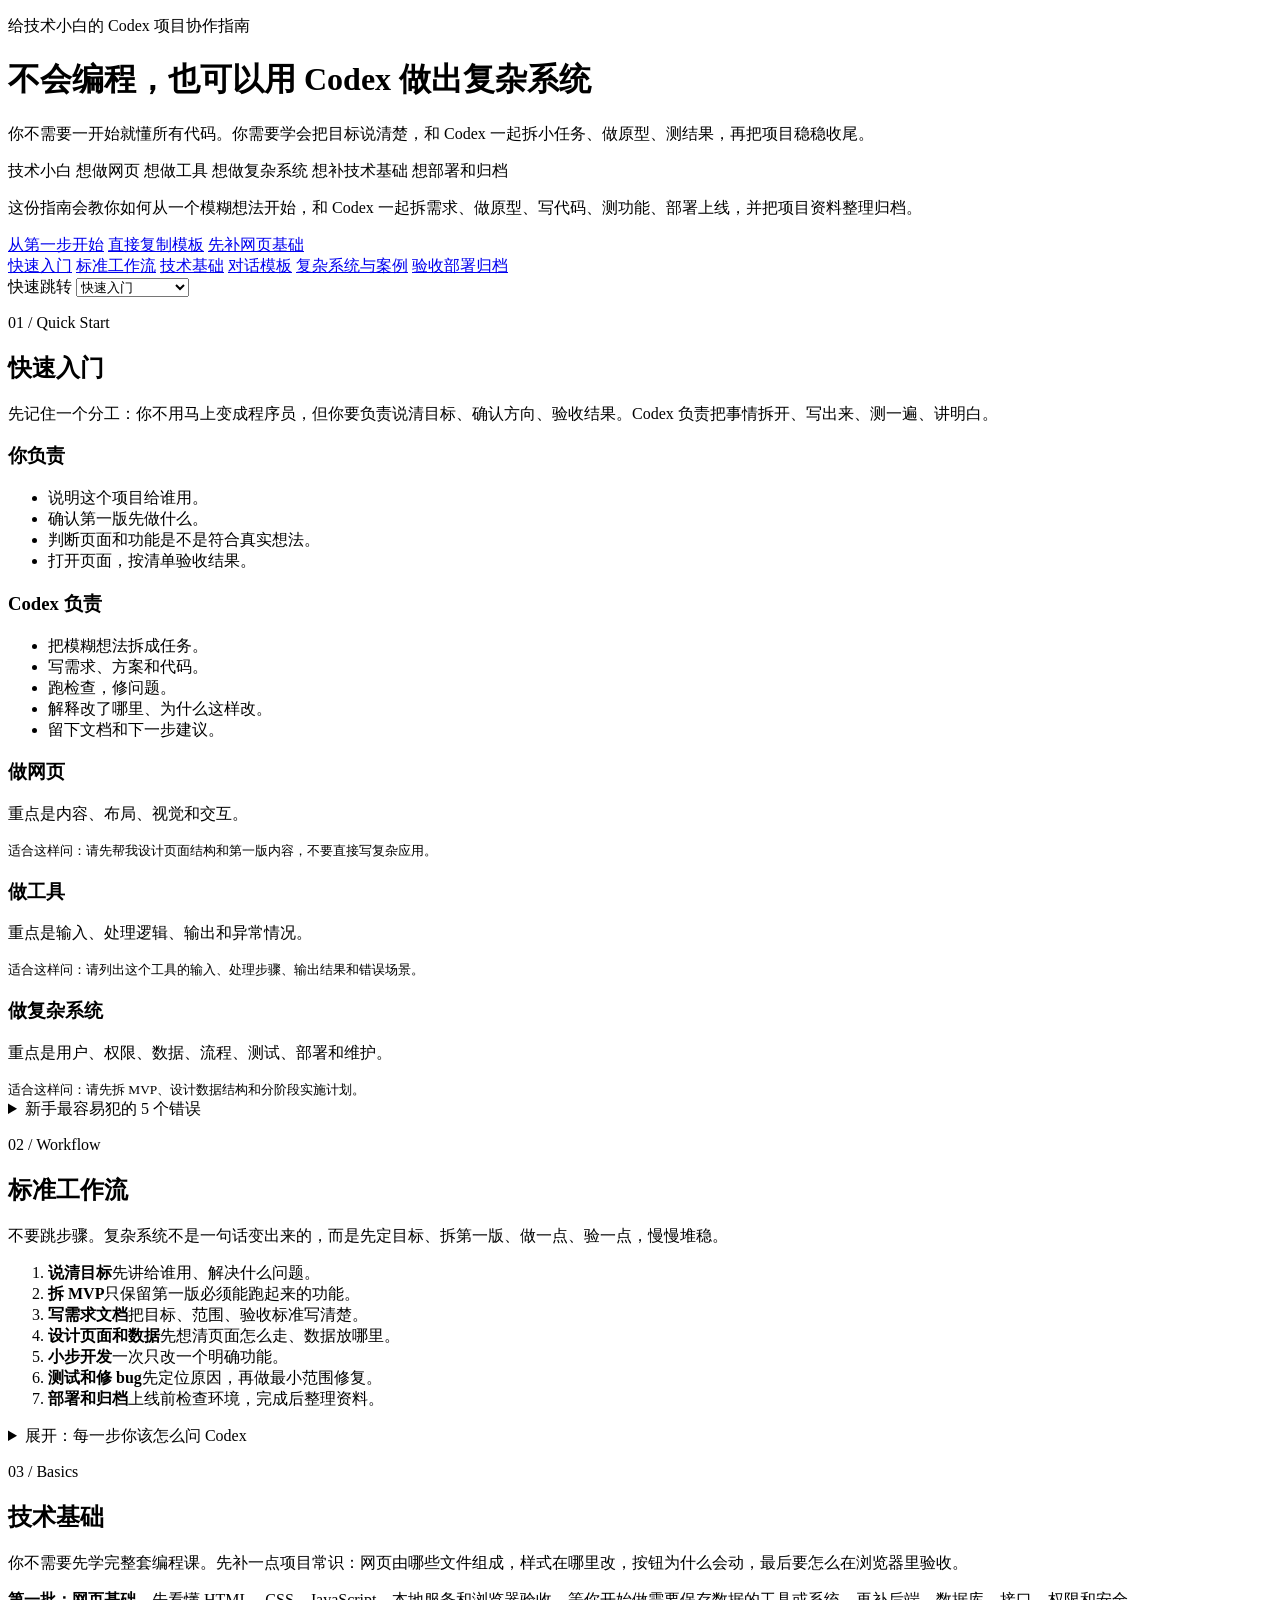
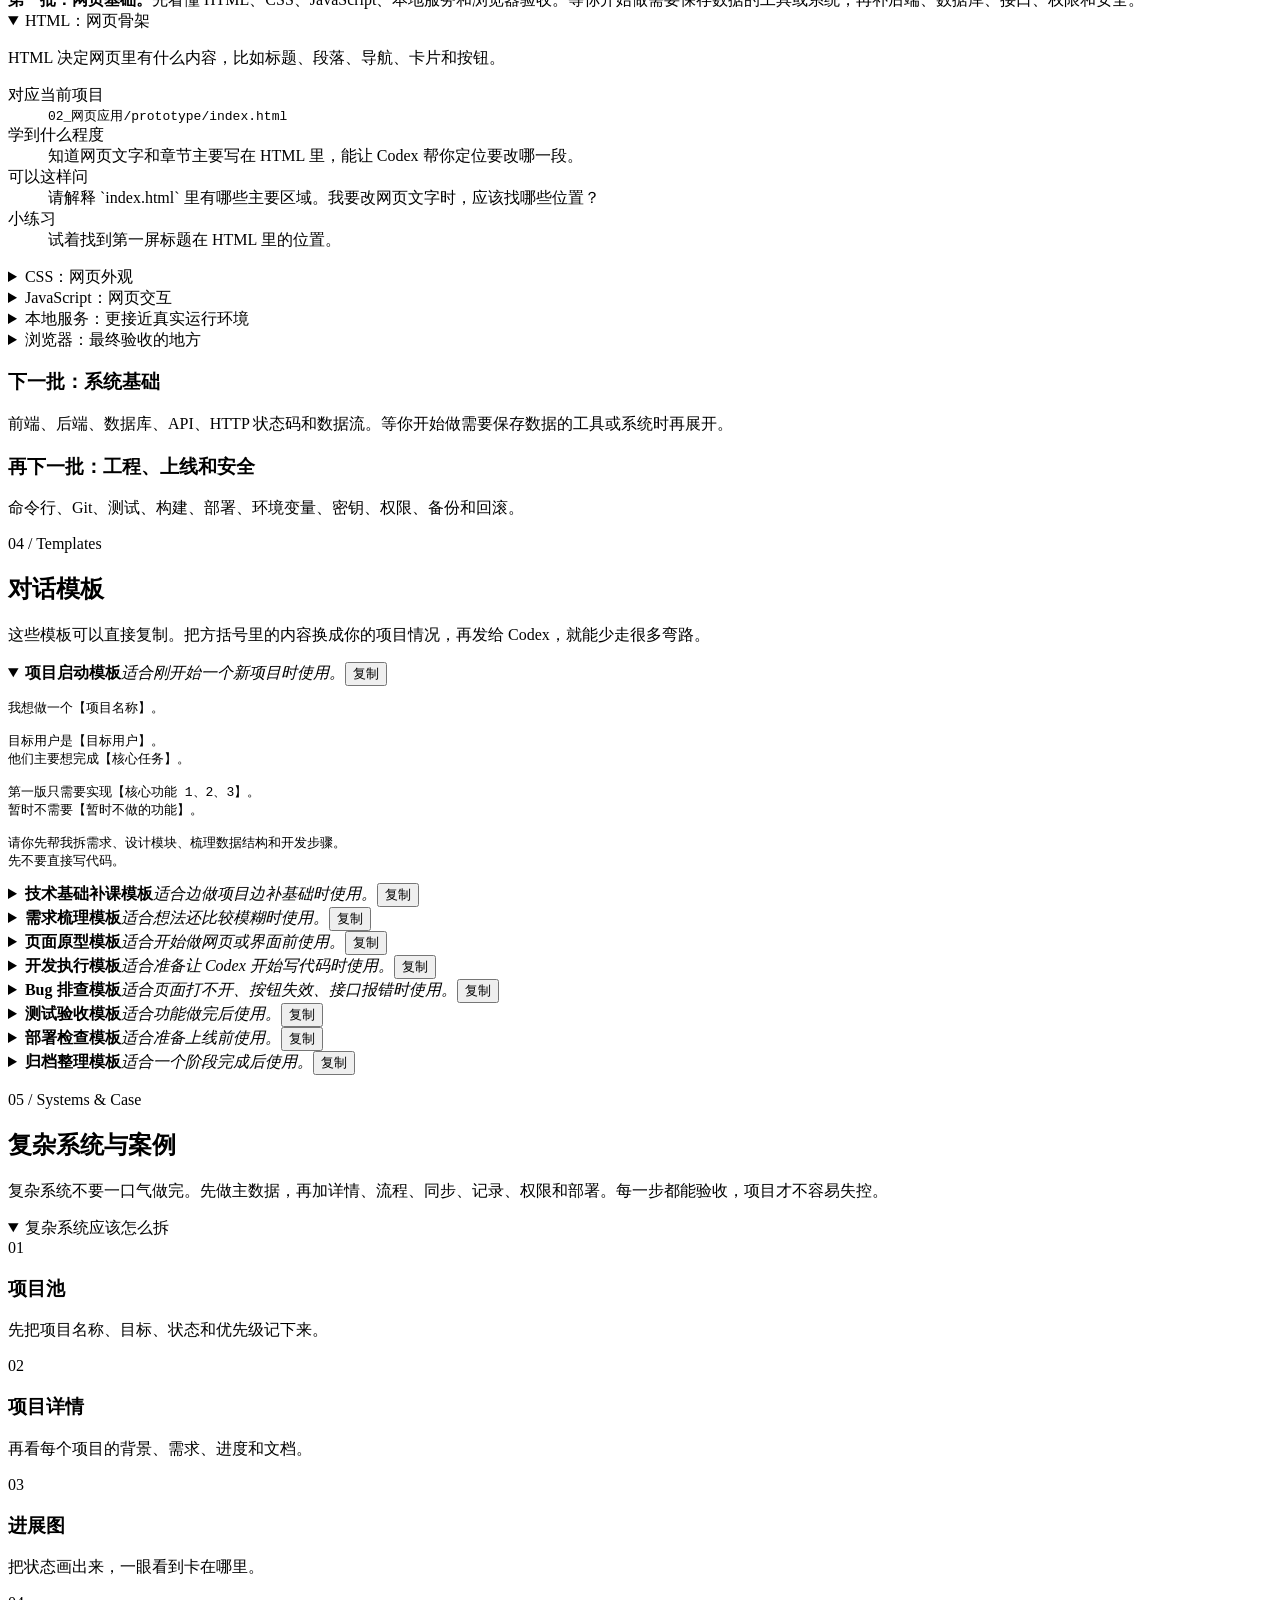
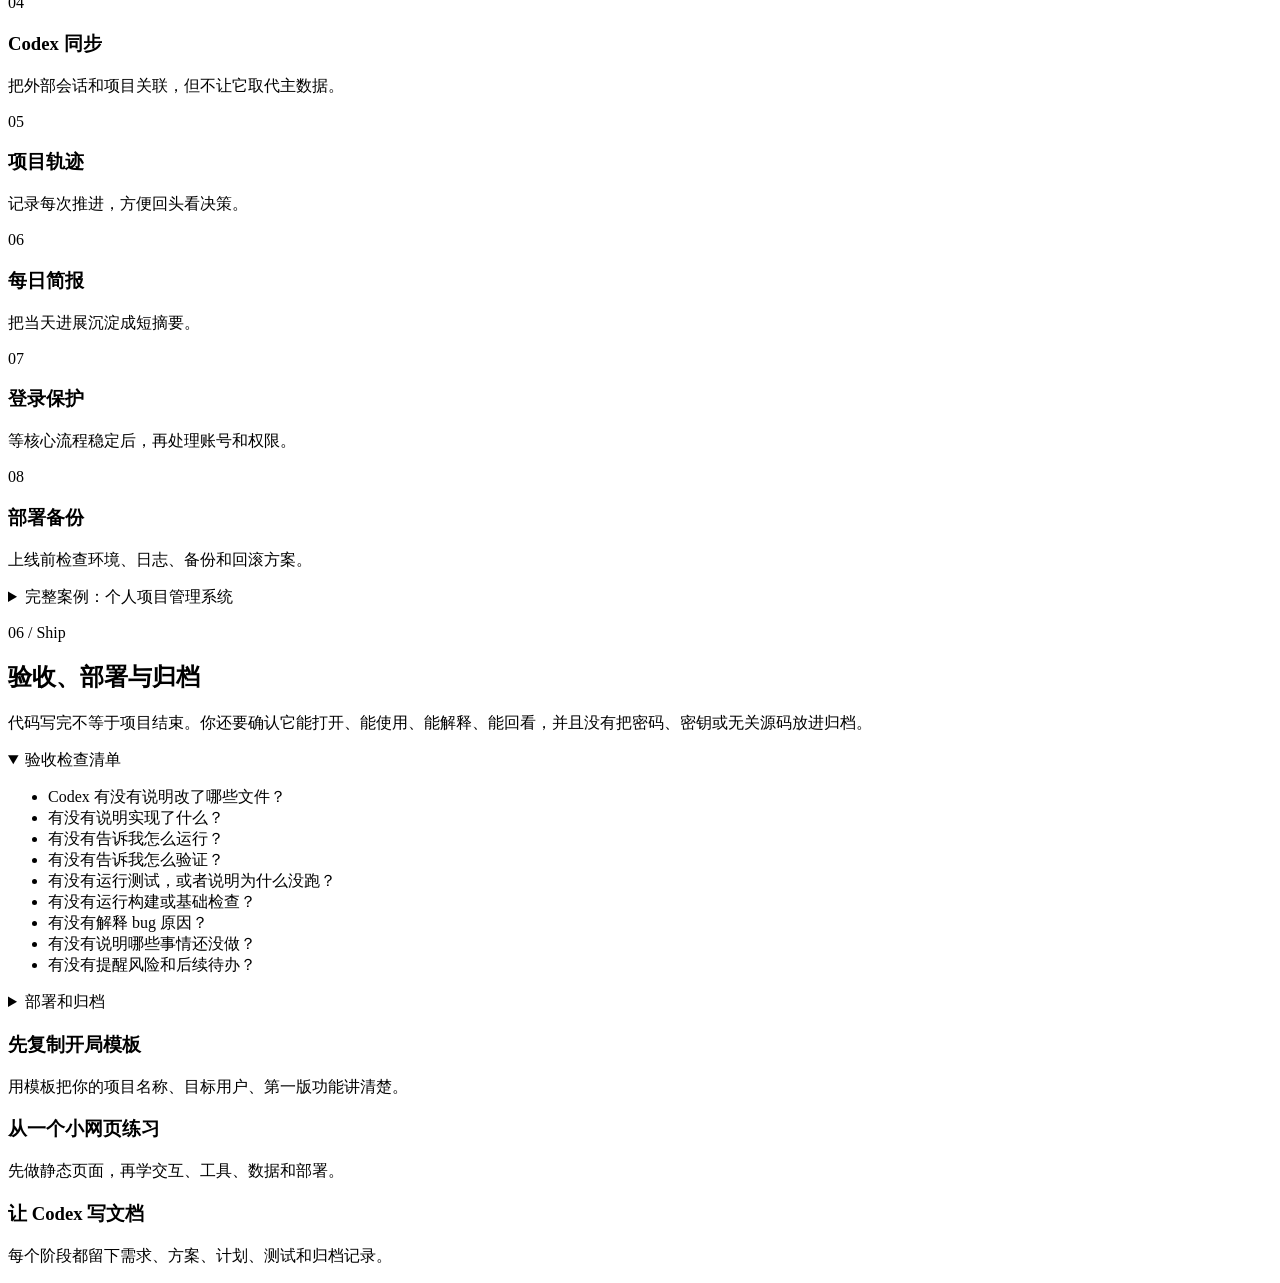
==== index.html @ 6c070b6b "Add index.html" ====
<!doctype html>
<html lang="zh-CN">
<head>
  <meta charset="utf-8">
  <meta name="viewport" content="width=device-width, initial-scale=1">
  <title>Codex 编程学习指南</title>
  <link rel="stylesheet" href="styles.css">
</head>
<body>
  <header class="hero" id="top">
    <p class="eyebrow">给技术小白的 Codex 项目协作指南</p>
    <h1>不会编程，也可以用 Codex 做出复杂系统</h1>
    <p class="hero-subtitle">你不需要一开始就懂所有代码。你需要学会把目标说清楚，和 Codex 一起拆小任务、做原型、测结果，再把项目稳稳收尾。</p>
    <div class="hero-tags" aria-label="适合人群">
      <span>技术小白</span>
      <span>想做网页</span>
      <span>想做工具</span>
      <span>想做复杂系统</span>
      <span>想补技术基础</span>
      <span>想部署和归档</span>
    </div>
    <p class="hero-intro">这份指南会教你如何从一个模糊想法开始，和 Codex 一起拆需求、做原型、写代码、测功能、部署上线，并把项目资料整理归档。</p>
    <div class="hero-actions">
      <a class="button primary" href="#quick-start">从第一步开始</a>
      <a class="button secondary" href="#templates">直接复制模板</a>
      <a class="button secondary" href="#basics">先补网页基础</a>
    </div>
  </header>

  <main class="page-shell">
    <nav class="side-nav" aria-label="章节导航">
      <a href="#quick-start">快速入门</a>
      <a href="#workflow">标准工作流</a>
      <a href="#basics">技术基础</a>
      <a href="#templates">对话模板</a>
      <a href="#systems-case">复杂系统与案例</a>
      <a href="#ship">验收部署归档</a>
    </nav>

    <div class="mobile-section-jump" aria-label="手机端章节跳转">
      <label for="mobile-section-select">快速跳转</label>
      <select id="mobile-section-select">
        <option value="#quick-start">快速入门</option>
        <option value="#workflow">标准工作流</option>
        <option value="#basics">技术基础</option>
        <option value="#templates">对话模板</option>
        <option value="#systems-case">复杂系统与案例</option>
        <option value="#ship">验收部署归档</option>
      </select>
    </div>

    <article class="content">
      <section id="quick-start" class="section">
        <p class="section-kicker">01 / Quick Start</p>
        <h2>快速入门</h2>
        <p class="section-lead">先记住一个分工：你不用马上变成程序员，但你要负责说清目标、确认方向、验收结果。Codex 负责把事情拆开、写出来、测一遍、讲明白。</p>

        <div class="split-card">
          <div>
            <h3>你负责</h3>
            <ul>
              <li>说明这个项目给谁用。</li>
              <li>确认第一版先做什么。</li>
              <li>判断页面和功能是不是符合真实想法。</li>
              <li>打开页面，按清单验收结果。</li>
            </ul>
          </div>
          <div>
            <h3>Codex 负责</h3>
            <ul>
              <li>把模糊想法拆成任务。</li>
              <li>写需求、方案和代码。</li>
              <li>跑检查，修问题。</li>
              <li>解释改了哪里、为什么这样改。</li>
              <li>留下文档和下一步建议。</li>
            </ul>
          </div>
        </div>

        <div class="card-grid three module-gap">
          <article class="info-card">
            <h3>做网页</h3>
            <p>重点是内容、布局、视觉和交互。</p>
            <small>适合这样问：请先帮我设计页面结构和第一版内容，不要直接写复杂应用。</small>
          </article>
          <article class="info-card">
            <h3>做工具</h3>
            <p>重点是输入、处理逻辑、输出和异常情况。</p>
            <small>适合这样问：请列出这个工具的输入、处理步骤、输出结果和错误场景。</small>
          </article>
          <article class="info-card">
            <h3>做复杂系统</h3>
            <p>重点是用户、权限、数据、流程、测试、部署和维护。</p>
            <small>适合这样问：请先拆 MVP、设计数据结构和分阶段实施计划。</small>
          </article>
        </div>

        <details class="guide-details">
          <summary>新手最容易犯的 5 个错误</summary>
          <div class="compare-list">
            <article class="compare-card">
              <div><span class="label wrong">错误说法</span><p>帮我做个系统。</p></div>
              <div><span class="label right">正确说法</span><p>我想做一个客户管理系统，第一版只做客户录入、客户列表和跟进记录。请先帮我拆 MVP。</p></div>
            </article>
            <article class="compare-card">
              <div><span class="label wrong">错误说法</span><p>打不开，你修一下。</p></div>
              <div><span class="label right">正确说法</span><p>我点击登录后页面空白，地址是本地网页，控制台报错如下。请先定位原因，再做最小范围修复。</p></div>
            </article>
            <article class="compare-card">
              <div><span class="label wrong">错误说法</span><p>登录、后台、支付、部署都一起做了吧。</p></div>
              <div><span class="label right">正确说法</span><p>请先做第一版核心流程。登录、支付和部署属于高风险功能，后面单独检查。</p></div>
            </article>
            <article class="compare-card">
              <div><span class="label wrong">错误说法</span><p>页面看起来可以就行。</p></div>
              <div><span class="label right">正确说法</span><p>请同时检查刷新后数据是否还在、手机端能不能看、复制按钮能不能用、有没有测试记录。</p></div>
            </article>
            <article class="compare-card">
              <div><span class="label wrong">错误说法</span><p>做完就结束。</p></div>
              <div><span class="label right">正确说法</span><p>请同步更新 README、测试记录和阶段总结，告诉我还剩哪些待办。</p></div>
            </article>
          </div>
        </details>
      </section>

      <section id="workflow" class="section">
        <p class="section-kicker">02 / Workflow</p>
        <h2>标准工作流</h2>
        <p class="section-lead">不要跳步骤。复杂系统不是一句话变出来的，而是先定目标、拆第一版、做一点、验一点，慢慢堆稳。</p>
        <ol class="timeline compact">
          <li><strong>说清目标</strong><span>先讲给谁用、解决什么问题。</span></li>
          <li><strong>拆 MVP</strong><span>只保留第一版必须能跑起来的功能。</span></li>
          <li><strong>写需求文档</strong><span>把目标、范围、验收标准写清楚。</span></li>
          <li><strong>设计页面和数据</strong><span>先想清页面怎么走、数据放哪里。</span></li>
          <li><strong>小步开发</strong><span>一次只改一个明确功能。</span></li>
          <li><strong>测试和修 bug</strong><span>先定位原因，再做最小范围修复。</span></li>
          <li><strong>部署和归档</strong><span>上线前检查环境，完成后整理资料。</span></li>
        </ol>
        <details class="guide-details">
          <summary>展开：每一步你该怎么问 Codex</summary>
          <div class="card-grid two">
            <article class="info-card"><h3>说清目标</h3><p>请先帮我澄清目标用户、核心问题、第一版范围和验收标准。</p></article>
            <article class="info-card"><h3>拆 MVP</h3><p>请把这个系统拆成 V1、V2、V3，并说明第一版暂时不做什么。</p></article>
            <article class="info-card"><h3>写需求文档</h3><p>请把已经确认的内容写成需求文档，包含目标、范围、功能和验收标准。</p></article>
            <article class="info-card"><h3>设计页面和数据</h3><p>请设计页面结构、用户流程、数据字段，以及它们之间的对应关系。</p></article>
            <article class="info-card"><h3>小步开发</h3><p>请一次只实现一个小任务，完成后告诉我改了什么、怎么运行、怎么验证。</p></article>
            <article class="info-card"><h3>测试和修 bug</h3><p>请先定位原因，再做最小范围修复，并记录验证结果。</p></article>
          </div>
        </details>
      </section>

      <section id="basics" class="section">
        <p class="section-kicker">03 / Basics</p>
        <h2>技术基础</h2>
        <p class="section-lead">你不需要先学完整套编程课。先补一点项目常识：网页由哪些文件组成，样式在哪里改，按钮为什么会动，最后要怎么在浏览器里验收。</p>
        <div class="warning-card neutral">
          <strong>第一批：网页基础。</strong>先看懂 HTML、CSS、JavaScript、本地服务和浏览器验收。等你开始做需要保存数据的工具或系统，再补后端、数据库、接口、权限和安全。
        </div>

        <div class="details-stack">
          <details class="guide-details" open>
            <summary>HTML：网页骨架</summary>
            <p>HTML 决定网页里有什么内容，比如标题、段落、导航、卡片和按钮。</p>
            <dl class="learning-dl">
              <dt>对应当前项目</dt><dd><code>02_网页应用/prototype/index.html</code></dd>
              <dt>学到什么程度</dt><dd>知道网页文字和章节主要写在 HTML 里，能让 Codex 帮你定位要改哪一段。</dd>
              <dt>可以这样问</dt><dd>请解释 `index.html` 里有哪些主要区域。我要改网页文字时，应该找哪些位置？</dd>
              <dt>小练习</dt><dd>试着找到第一屏标题在 HTML 里的位置。</dd>
            </dl>
          </details>

          <details class="guide-details">
            <summary>CSS：网页外观</summary>
            <p>CSS 决定颜色、字号、间距、卡片、两栏布局和手机端适配。</p>
            <dl class="learning-dl">
              <dt>对应当前项目</dt><dd><code>02_网页应用/prototype/styles.css</code></dd>
              <dt>学到什么程度</dt><dd>知道样式错乱、文字挤压、手机端溢出，通常要检查 CSS 布局。</dd>
              <dt>可以这样问</dt><dd>请根据截图定位这个排版问题，先说明原因，再做最小 CSS 修改。</dd>
              <dt>小练习</dt><dd>试着让 Codex 解释某一段 CSS 为什么会影响排版。</dd>
            </dl>
          </details>

          <details class="guide-details">
            <summary>JavaScript：网页交互</summary>
            <p>JavaScript 负责复制按钮、导航高亮、弹窗、切换等用户操作后的反应。</p>
            <dl class="learning-dl">
              <dt>对应当前项目</dt><dd><code>02_网页应用/prototype/script.js</code></dd>
              <dt>学到什么程度</dt><dd>知道按钮写在 HTML 里不等于一定能工作，真正行为通常在 JavaScript 里。</dd>
              <dt>可以这样问</dt><dd>请解释复制按钮从点击到显示“已复制”的完整过程。如果复制失败，可能有哪些原因？</dd>
              <dt>小练习</dt><dd>试着点击复制按钮，看按钮文字有没有变化。</dd>
            </dl>
          </details>

          <details class="guide-details">
            <summary>本地服务：更接近真实运行环境</summary>
            <p>本地服务是在自己电脑上临时启动一个网页地址，让浏览器像访问网站一样访问项目。</p>
            <dl class="learning-dl">
              <dt>对应当前项目</dt><dd><code>02_网页应用/prototype/local-server.mjs</code></dd>
              <dt>学到什么程度</dt><dd>知道直接双击 HTML 和通过本地服务访问不完全一样，本地服务不等于正式上线。</dd>
              <dt>可以这样问</dt><dd>请解释 `node local-server.mjs 8010` 每一部分是什么意思。如果网页打不开，我该检查哪里？</dd>
              <dt>小练习</dt><dd>试着用本地服务打开页面：<code>http://127.0.0.1:8010/index.html</code>。</dd>
            </dl>
          </details>

          <details class="guide-details">
            <summary>浏览器：最终验收的地方</summary>
            <p>代码写对不等于页面看起来一定对，最终还要在浏览器里检查真实效果。</p>
            <dl class="learning-dl">
              <dt>当前项目要检查</dt><dd>页面能否打开、中文是否乱码、导航是否跳转、复制按钮是否工作、手机宽度是否溢出。</dd>
              <dt>学到什么程度</dt><dd>知道截图、地址、复现步骤和控制台报错，都能帮助 Codex 快速定位问题。</dd>
              <dt>可以这样问</dt><dd>我看到页面这里排版不对，截图如下。请判断可能是哪类问题，并告诉我需要检查哪些文件。</dd>
              <dt>小练习</dt><dd>试着把页面缩窄到手机宽度，看看有没有文字溢出。</dd>
            </dl>
          </details>
        </div>

        <div class="card-grid two module-gap">
          <article class="info-card"><h3>下一批：系统基础</h3><p>前端、后端、数据库、API、HTTP 状态码和数据流。等你开始做需要保存数据的工具或系统时再展开。</p></article>
          <article class="info-card"><h3>再下一批：工程、上线和安全</h3><p>命令行、Git、测试、构建、部署、环境变量、密钥、权限、备份和回滚。</p></article>
        </div>
      </section>

      <section id="templates" class="section">
        <p class="section-kicker">04 / Templates</p>
        <h2>对话模板</h2>
        <p class="section-lead">这些模板可以直接复制。把方括号里的内容换成你的项目情况，再发给 Codex，就能少走很多弯路。</p>
        <div class="template-grid">
          <details class="template-card" open>
            <summary><span><strong>项目启动模板</strong><em>适合刚开始一个新项目时使用。</em></span><button type="button" data-copy-target="template-start">复制</button></summary>
            <pre id="template-start"><code>我想做一个【项目名称】。

目标用户是【目标用户】。
他们主要想完成【核心任务】。

第一版只需要实现【核心功能 1、2、3】。
暂时不需要【暂时不做的功能】。

请你先帮我拆需求、设计模块、梳理数据结构和开发步骤。
先不要直接写代码。</code></pre>
          </details>

          <details class="template-card">
            <summary><span><strong>技术基础补课模板</strong><em>适合边做项目边补基础时使用。</em></span><button type="button" data-copy-target="template-basics">复制</button></summary>
            <pre id="template-basics"><code>我是技术小白，正在做【项目名称】。

请你结合当前项目，用我能听懂的话解释：
1. 这个项目由哪些主要文件组成
2. HTML、CSS、JavaScript 分别负责什么
3. 我应该用什么命令运行或预览
4. 浏览器里要检查哪些地方
5. 哪些内容以后涉及后端、数据库或安全
6. 如果我要继续学习，应该先补哪几块基础

请不要讲太多理论，要结合当前项目举例。</code></pre>
          </details>

          <details class="template-card">
            <summary><span><strong>需求梳理模板</strong><em>适合想法还比较模糊时使用。</em></span><button type="button" data-copy-target="template-requirement">复制</button></summary>
            <pre id="template-requirement"><code>请你先不要写代码。

请帮我梳理：
1. 目标用户是谁
2. 他们最想解决什么问题
3. 第一版必须做哪些功能
4. 第一版暂时不做哪些功能
5. 每个功能怎么验收
6. 有哪些风险点

请最后整理成一份清晰的需求清单。</code></pre>
          </details>

          <details class="template-card">
            <summary><span><strong>页面原型模板</strong><em>适合开始做网页或界面前使用。</em></span><button type="button" data-copy-target="template-prototype">复制</button></summary>
            <pre id="template-prototype"><code>请基于现有需求，先帮我设计页面结构。

请说明：
1. 第一屏展示什么
2. 有哪些主要章节或区域
3. 用户从哪里开始操作
4. 哪些内容做成卡片、表格或时间线
5. 电脑端和手机端分别怎么展示

请先给结构方案，不要急着写代码。</code></pre>
          </details>

          <details class="template-card">
            <summary><span><strong>开发执行模板</strong><em>适合准备让 Codex 开始写代码时使用。</em></span><button type="button" data-copy-target="template-dev">复制</button></summary>
            <pre id="template-dev"><code>请按实施计划执行下一步。

要求：
1. 一次只实现一个小任务
2. 修改前说明会改哪些文件
3. 修改后说明实现了什么
4. 告诉我如何运行和验证
5. 不要做计划外的大改动

如果发现计划不清楚，请先停下来问我。</code></pre>
          </details>

          <details class="template-card">
            <summary><span><strong>Bug 排查模板</strong><em>适合页面打不开、按钮失效、接口报错时使用。</em></span><button type="button" data-copy-target="template-bug">复制</button></summary>
            <pre id="template-bug"><code>我遇到一个 Bug。

现象是：【发生了什么】
期望是：【本来应该怎样】
复现步骤：
1. 【第一步】
2. 【第二步】
3. 【第三步】

报错信息是：
【粘贴报错】

请先判断可能原因，再做最小范围修复。
修完后请告诉我改了哪些文件，以及我应该怎么验证。</code></pre>
          </details>

          <details class="template-card">
            <summary><span><strong>测试验收模板</strong><em>适合功能做完后使用。</em></span><button type="button" data-copy-target="template-test">复制</button></summary>
            <pre id="template-test"><code>请帮我验收这个功能。

请检查：
1. 是否满足原始需求
2. 是否有边界情况遗漏
3. 是否能在电脑端和手机端正常使用
4. 是否运行了测试或构建
5. 是否有未完成事项和风险

请把结果分成“通过项、问题项、后续待办”。</code></pre>
          </details>

          <details class="template-card">
            <summary><span><strong>部署检查模板</strong><em>适合准备上线前使用。</em></span><button type="button" data-copy-target="template-deploy">复制</button></summary>
            <pre id="template-deploy"><code>请帮我做部署前检查。

请确认：
1. 本地是否能正常运行
2. 构建是否通过
3. 环境变量是否齐全
4. 密钥是否没有写死在代码里
5. 关键功能是否验证
6. 是否有备份和回滚方案

请先列检查结果，不要直接开始部署。</code></pre>
          </details>

          <details class="template-card">
            <summary><span><strong>归档整理模板</strong><em>适合一个阶段完成后使用。</em></span><button type="button" data-copy-target="template-archive">复制</button></summary>
            <pre id="template-archive"><code>请帮我整理这个阶段的归档。

包括：
1. 完成了什么
2. 改了哪些文件
3. 如何运行
4. 如何验证
5. 还有哪些待办
6. 哪些资料需要备份
7. 哪些资料不能归档，例如密码、密钥、API Key、无关项目源码和缓存目录

请把内容整理成可以放进项目文档的阶段总结。</code></pre>
          </details>
        </div>
      </section>

      <section id="systems-case" class="section">
        <p class="section-kicker">05 / Systems & Case</p>
        <h2>复杂系统与案例</h2>
        <p class="section-lead">复杂系统不要一口气做完。先做主数据，再加详情、流程、同步、记录、权限和部署。每一步都能验收，项目才不容易失控。</p>

        <details class="guide-details" open>
          <summary>复杂系统应该怎么拆</summary>
          <div class="stage-grid">
            <article class="stage-card"><span>01</span><h3>项目池</h3><p>先把项目名称、目标、状态和优先级记下来。</p></article>
            <article class="stage-card"><span>02</span><h3>项目详情</h3><p>再看每个项目的背景、需求、进度和文档。</p></article>
            <article class="stage-card"><span>03</span><h3>进展图</h3><p>把状态画出来，一眼看到卡在哪里。</p></article>
            <article class="stage-card"><span>04</span><h3>Codex 同步</h3><p>把外部会话和项目关联，但不让它取代主数据。</p></article>
            <article class="stage-card"><span>05</span><h3>项目轨迹</h3><p>记录每次推进，方便回头看决策。</p></article>
            <article class="stage-card"><span>06</span><h3>每日简报</h3><p>把当天进展沉淀成短摘要。</p></article>
            <article class="stage-card"><span>07</span><h3>登录保护</h3><p>等核心流程稳定后，再处理账号和权限。</p></article>
            <article class="stage-card"><span>08</span><h3>部署备份</h3><p>上线前检查环境、日志、备份和回滚方案。</p></article>
          </div>
        </details>

        <details class="guide-details">
          <summary>完整案例：个人项目管理系统</summary>
          <ol class="timeline compact">
            <li><strong>最初想法</strong><span>记录想法、需求和项目进度。</span></li>
            <li><strong>关键转折</strong><span>项目池是主数据，Codex 项目是外部来源。</span></li>
            <li><strong>原型阶段</strong><span>先做项目进度驾驶舱。</span></li>
            <li><strong>功能阶段</strong><span>逐步加入项目池、进展图、详情、同步、轨迹和简报。</span></li>
            <li><strong>部署阶段</strong><span>准备服务器部署方案。</span></li>
            <li><strong>归档阶段</strong><span>整理项目文档、源码、数据和主会话。</span></li>
          </ol>
        </details>
      </section>

      <section id="ship" class="section">
        <p class="section-kicker">06 / Ship</p>
        <h2>验收、部署与归档</h2>
        <p class="section-lead">代码写完不等于项目结束。你还要确认它能打开、能使用、能解释、能回看，并且没有把密码、密钥或无关源码放进归档。</p>

        <details class="guide-details" open>
          <summary>验收检查清单</summary>
          <ul class="check-list">
            <li>Codex 有没有说明改了哪些文件？</li>
            <li>有没有说明实现了什么？</li>
            <li>有没有告诉我怎么运行？</li>
            <li>有没有告诉我怎么验证？</li>
            <li>有没有运行测试，或者说明为什么没跑？</li>
            <li>有没有运行构建或基础检查？</li>
            <li>有没有解释 bug 原因？</li>
            <li>有没有说明哪些事情还没做？</li>
            <li>有没有提醒风险和后续待办？</li>
          </ul>
        </details>

        <details class="guide-details">
          <summary>部署和归档</summary>
          <div class="card-grid two">
            <article class="info-card">
              <h3>部署前检查</h3>
              <ul>
                <li>构建是否通过。</li>
                <li>本地是否能打开。</li>
                <li>手机端是否能正常阅读。</li>
                <li>密码和密钥是否没有写死。</li>
                <li>关键功能是否已经验证。</li>
              </ul>
            </article>
            <article class="info-card">
              <h3>应该归档什么</h3>
              <ul>
                <li>需求文档、设计方案和实施计划。</li>
                <li>源码、测试记录和部署说明。</li>
                <li>操作记录、阶段总结和待办清单。</li>
                <li>重要数据的备份说明。</li>
              </ul>
            </article>
          </div>
          <div class="warning-card">
            <strong>不要归档：</strong>账号密码、API Key、其他项目源码、无关缓存和依赖目录。
          </div>
        </details>

        <div class="card-grid three module-gap">
          <article class="info-card"><h3>先复制开局模板</h3><p>用模板把你的项目名称、目标用户、第一版功能讲清楚。</p></article>
          <article class="info-card"><h3>从一个小网页练习</h3><p>先做静态页面，再学交互、工具、数据和部署。</p></article>
          <article class="info-card"><h3>让 Codex 写文档</h3><p>每个阶段都留下需求、方案、计划、测试和归档记录。</p></article>
        </div>
      </section>
    </article>
  </main>

  <script src="script.js"></script>
</body>
</html>
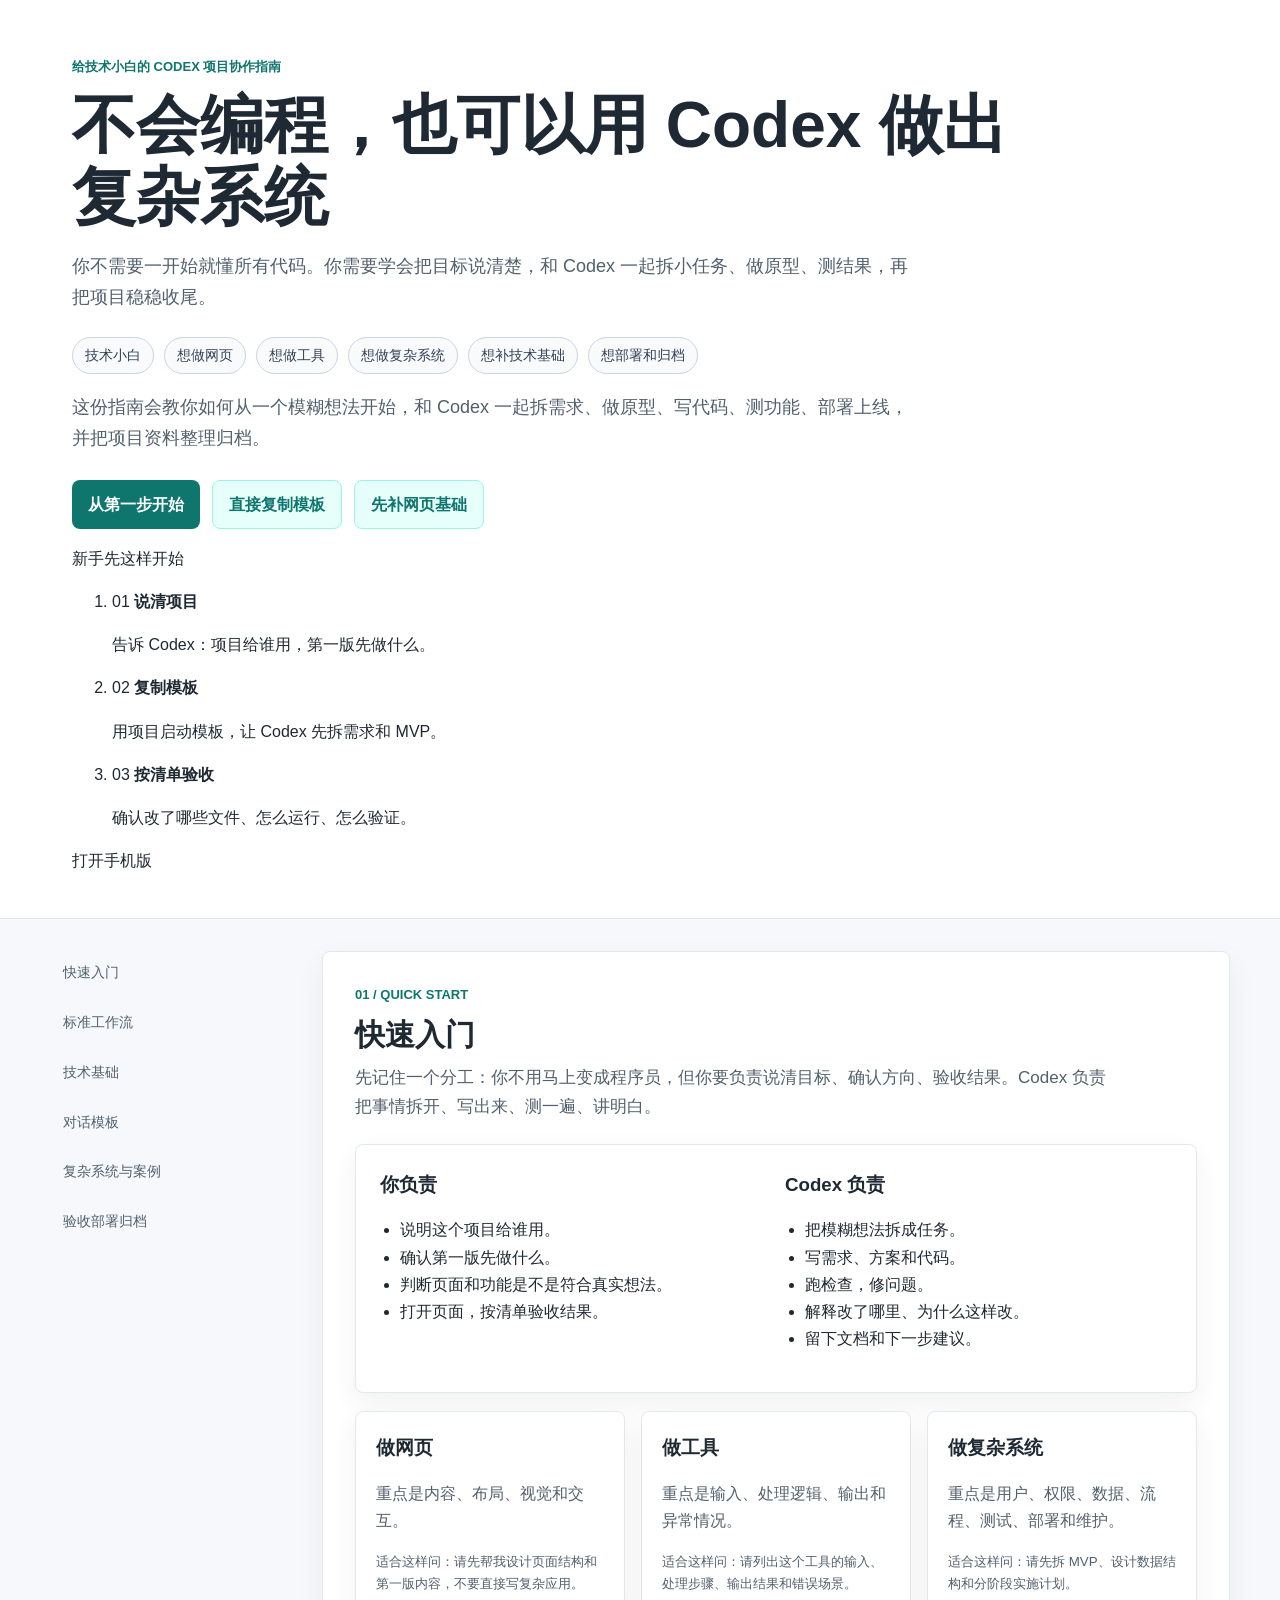
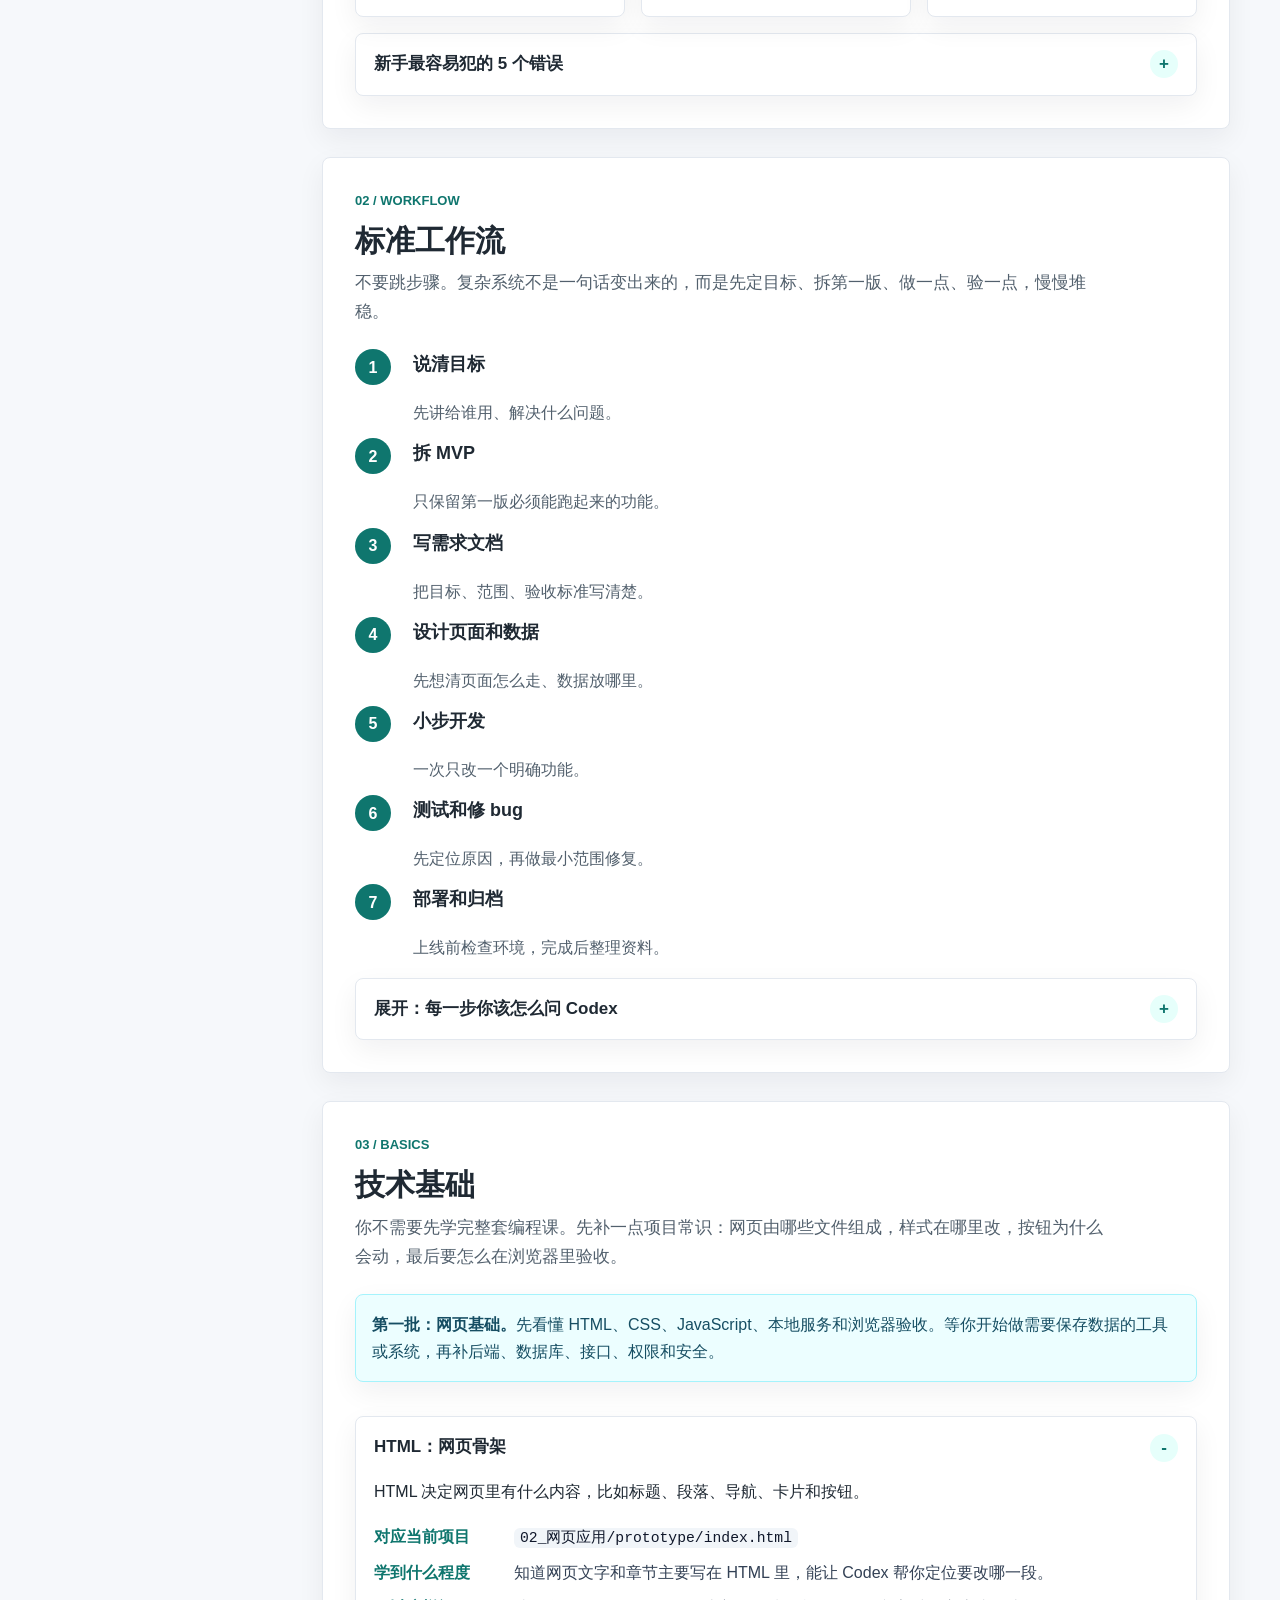
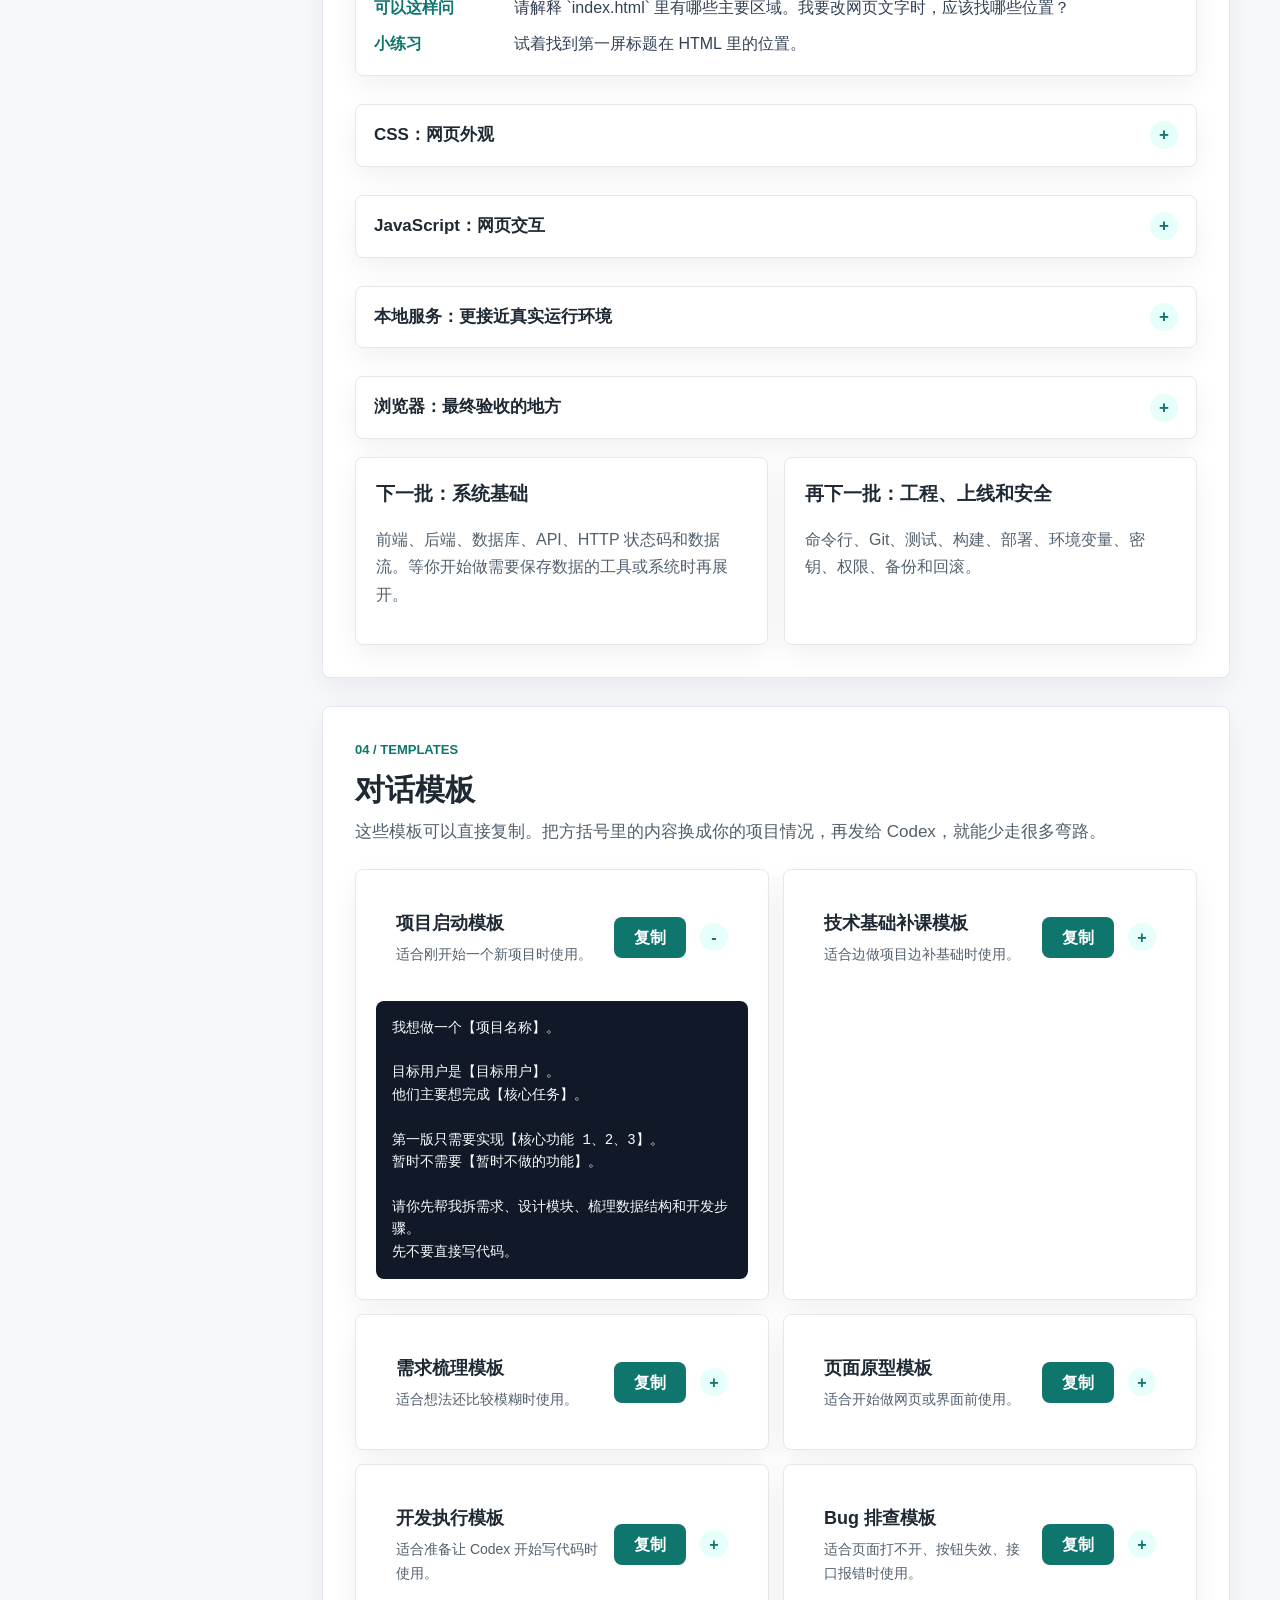
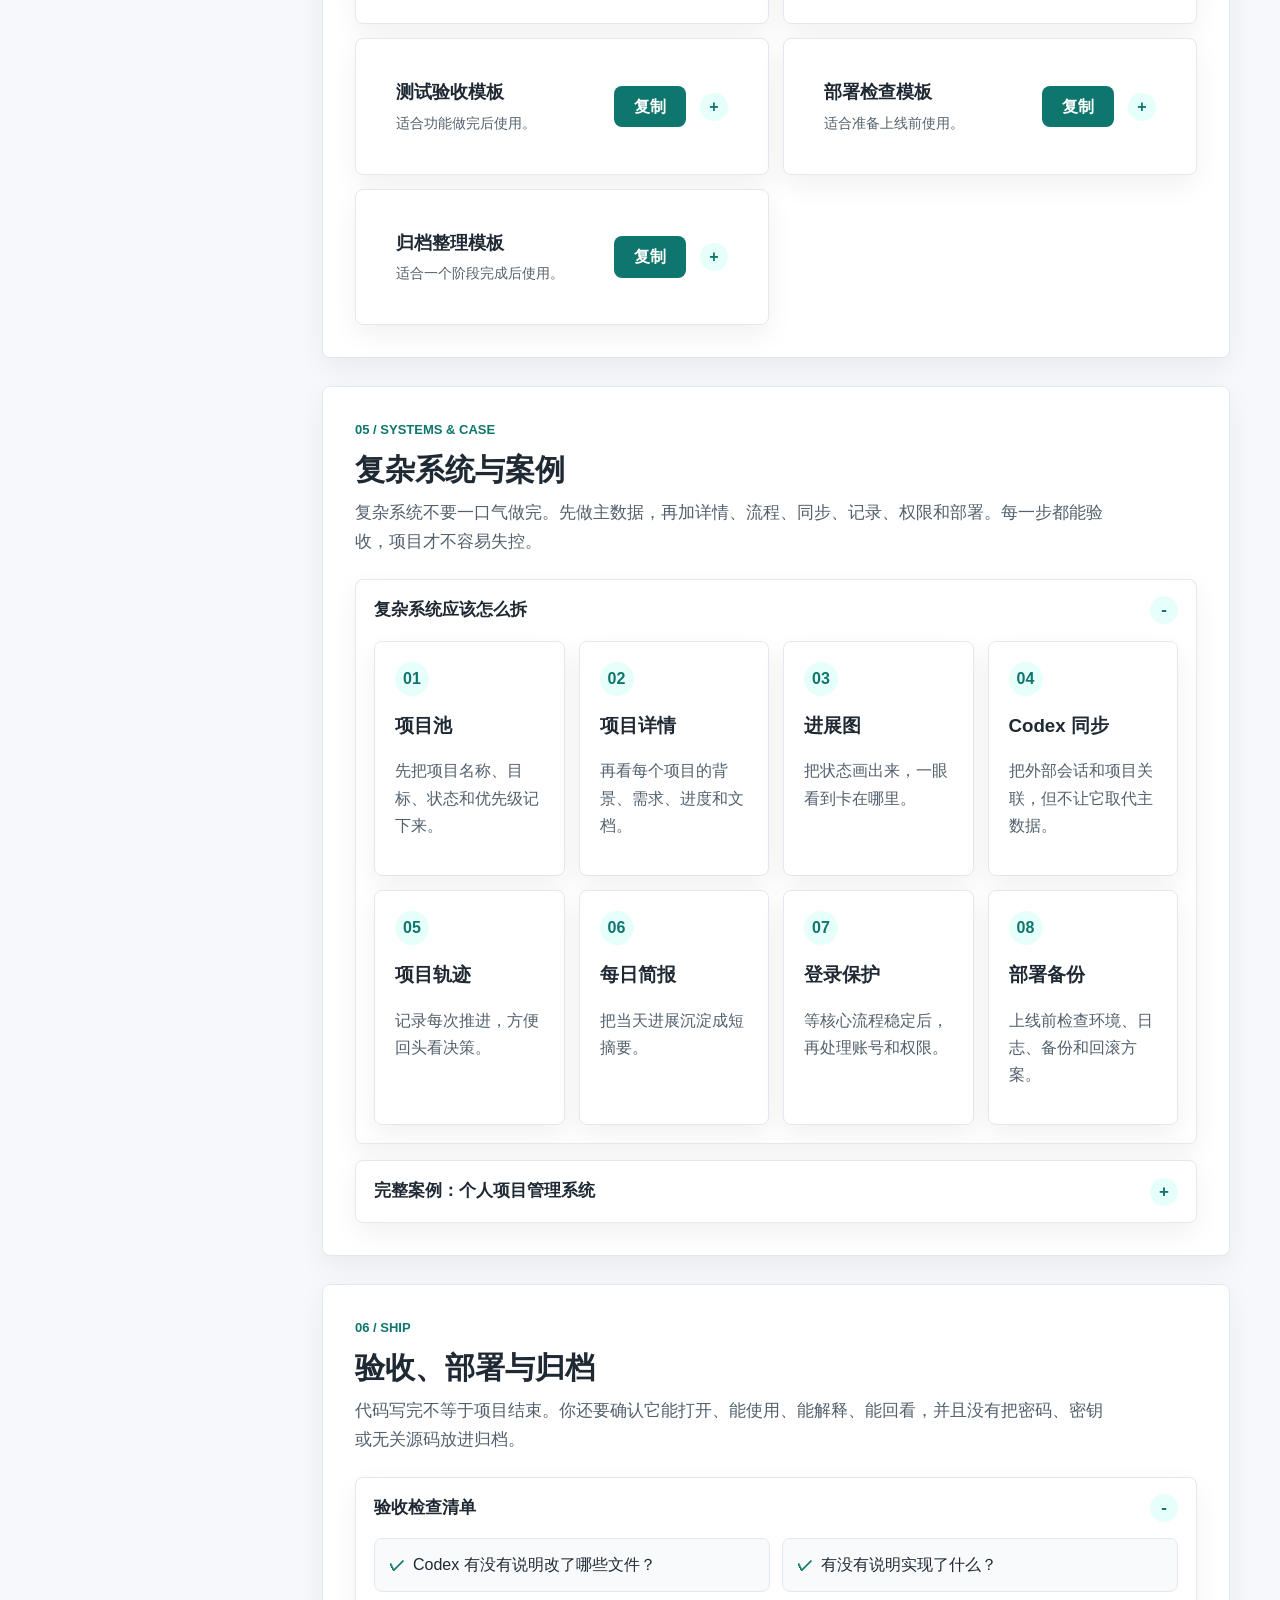
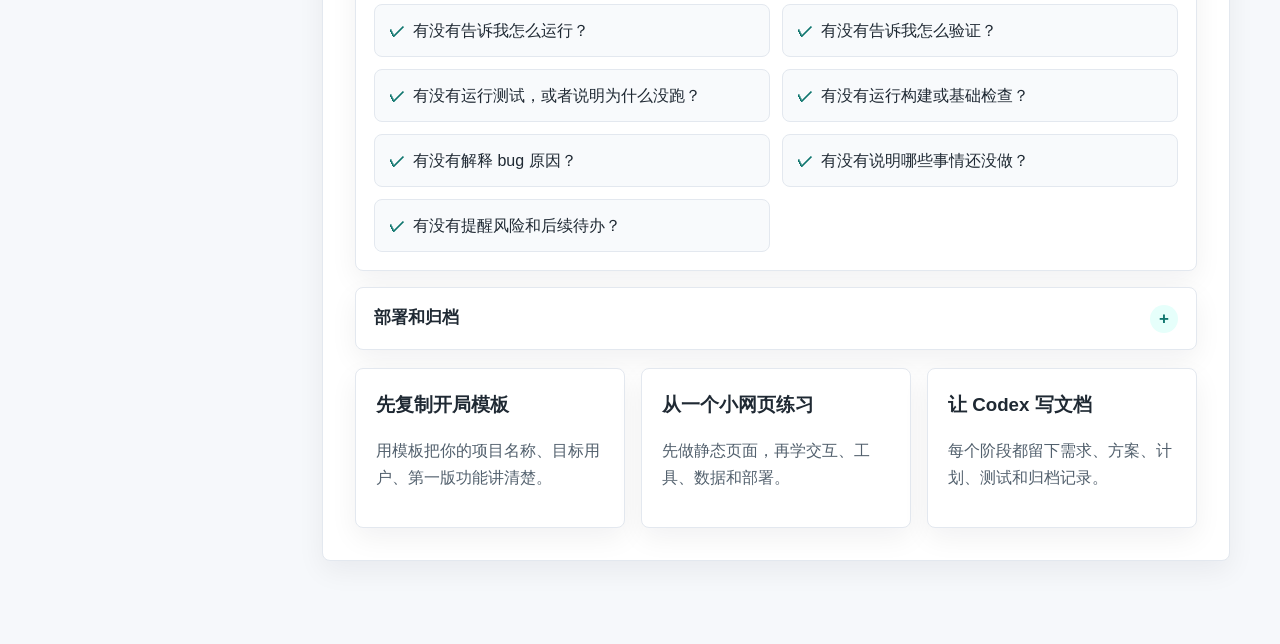
==== commit 3f91df47: "Update hero layout index.html" ====
--- a/index.html
+++ b/index.html
@@ -8,22 +8,48 @@
 </head>
 <body>
   <header class="hero" id="top">
-    <p class="eyebrow">给技术小白的 Codex 项目协作指南</p>
-    <h1>不会编程，也可以用 Codex 做出复杂系统</h1>
-    <p class="hero-subtitle">你不需要一开始就懂所有代码。你需要学会把目标说清楚，和 Codex 一起拆小任务、做原型、测结果，再把项目稳稳收尾。</p>
-    <div class="hero-tags" aria-label="适合人群">
-      <span>技术小白</span>
-      <span>想做网页</span>
-      <span>想做工具</span>
-      <span>想做复杂系统</span>
-      <span>想补技术基础</span>
-      <span>想部署和归档</span>
-    </div>
-    <p class="hero-intro">这份指南会教你如何从一个模糊想法开始，和 Codex 一起拆需求、做原型、写代码、测功能、部署上线，并把项目资料整理归档。</p>
-    <div class="hero-actions">
-      <a class="button primary" href="#quick-start">从第一步开始</a>
-      <a class="button secondary" href="#templates">直接复制模板</a>
-      <a class="button secondary" href="#basics">先补网页基础</a>
+    <div class="hero-inner">
+      <div class="hero-main">
+        <p class="eyebrow">给技术小白的 Codex 项目协作指南</p>
+        <h1>不会编程，也可以用 Codex 做出复杂系统</h1>
+        <p class="hero-subtitle">你不需要一开始就懂所有代码。你需要学会把目标说清楚，和 Codex 一起拆小任务、做原型、测结果，再把项目稳稳收尾。</p>
+        <div class="hero-tags" aria-label="适合人群">
+          <span>技术小白</span>
+          <span>想做网页</span>
+          <span>想做工具</span>
+          <span>想做复杂系统</span>
+          <span>想补技术基础</span>
+          <span>想部署和归档</span>
+        </div>
+        <p class="hero-intro">这份指南会教你如何从一个模糊想法开始，和 Codex 一起拆需求、做原型、写代码、测功能、部署上线，并把项目资料整理归档。</p>
+        <div class="hero-actions">
+          <a class="button primary" href="#quick-start">从第一步开始</a>
+          <a class="button secondary" href="#templates">直接复制模板</a>
+          <a class="button secondary" href="#basics">先补网页基础</a>
+        </div>
+      </div>
+
+      <aside class="hero-guide" aria-label="新手快速开始">
+        <p class="hero-guide-label">新手先这样开始</p>
+        <ol>
+          <li>
+            <span>01</span>
+            <strong>说清项目</strong>
+            <p>告诉 Codex：项目给谁用，第一版先做什么。</p>
+          </li>
+          <li>
+            <span>02</span>
+            <strong>复制模板</strong>
+            <p>用项目启动模板，让 Codex 先拆需求和 MVP。</p>
+          </li>
+          <li>
+            <span>03</span>
+            <strong>按清单验收</strong>
+            <p>确认改了哪些文件、怎么运行、怎么验证。</p>
+          </li>
+        </ol>
+        <a class="hero-mobile-link" href="mobile.html">打开手机版</a>
+      </aside>
     </div>
   </header>
 
--- a/styles.css
+++ b/styles.css
@@ -0,0 +1,692 @@
+* {
+  box-sizing: border-box;
+}
+
+html {
+  scroll-behavior: smooth;
+}
+
+body {
+  margin: 0;
+  font-family: -apple-system, BlinkMacSystemFont, "Segoe UI", "Microsoft YaHei", sans-serif;
+  color: #1f2933;
+  background: #f6f8fb;
+  line-height: 1.7;
+}
+
+a {
+  color: inherit;
+  text-decoration: none;
+}
+
+button,
+.button {
+  border: 0;
+  border-radius: 8px;
+  cursor: pointer;
+  font: inherit;
+}
+
+.hero {
+  padding: 56px min(6vw, 72px) 44px;
+  background: #ffffff;
+  border-bottom: 1px solid #e3e8ef;
+}
+
+.eyebrow,
+.section-kicker {
+  margin: 0 0 10px;
+  color: #0f766e;
+  font-size: 13px;
+  font-weight: 700;
+  letter-spacing: 0;
+  text-transform: uppercase;
+}
+
+.hero h1 {
+  max-width: 940px;
+  margin: 12px 0 16px;
+  font-size: clamp(34px, 5vw, 64px);
+  line-height: 1.12;
+}
+
+.hero-subtitle,
+.hero-intro {
+  max-width: 840px;
+  color: #52606d;
+  font-size: 18px;
+}
+
+.hero-tags {
+  display: flex;
+  flex-wrap: wrap;
+  gap: 10px;
+  margin: 24px 0 16px;
+}
+
+.hero-tags span {
+  padding: 6px 12px;
+  border: 1px solid #cbd5e1;
+  border-radius: 999px;
+  background: #f8fafc;
+  color: #334155;
+  font-size: 14px;
+}
+
+.hero-actions {
+  display: flex;
+  flex-wrap: wrap;
+  gap: 12px;
+  margin-top: 26px;
+}
+
+.button {
+  display: inline-flex;
+  align-items: center;
+  justify-content: center;
+  min-height: 42px;
+  padding: 10px 16px;
+  font-weight: 700;
+}
+
+.button.primary {
+  background: #0f766e;
+  color: #ffffff;
+}
+
+.button.secondary {
+  background: #e6fffb;
+  color: #0f766e;
+  border: 1px solid #99f6e4;
+}
+
+.page-shell {
+  display: grid;
+  grid-template-columns: 240px minmax(0, 1fr);
+  gap: 32px;
+  width: min(1180px, calc(100% - 40px));
+  margin: 0 auto;
+  padding: 32px 0 72px;
+}
+
+.side-nav {
+  position: sticky;
+  top: 24px;
+  align-self: start;
+  display: flex;
+  flex-direction: column;
+  gap: 6px;
+}
+
+.side-nav a {
+  padding: 9px 12px;
+  border: 1px solid transparent;
+  border-radius: 8px;
+  color: #52606d;
+  font-size: 14px;
+}
+
+.side-nav a:hover,
+.side-nav a:focus-visible,
+.side-nav a.active {
+  color: #0f766e;
+  background: #e6fffb;
+  border-color: #99f6e4;
+  outline: none;
+}
+
+.mobile-section-jump {
+  display: none;
+}
+
+.content {
+  display: grid;
+  gap: 28px;
+}
+
+.module-gap {
+  margin-top: 18px;
+}
+
+.section,
+.info-card,
+.template-card,
+.compare-card,
+.split-card,
+.stage-card,
+.warning-card {
+  background: #ffffff;
+  border: 1px solid #e3e8ef;
+  border-radius: 8px;
+  box-shadow: 0 10px 28px rgba(15, 23, 42, 0.06);
+}
+
+.details-stack {
+  display: grid;
+  gap: 12px;
+}
+
+.guide-details {
+  margin-top: 16px;
+  padding: 0;
+  background: #ffffff;
+  border: 1px solid #e3e8ef;
+  border-radius: 8px;
+  box-shadow: 0 10px 28px rgba(15, 23, 42, 0.06);
+  overflow: hidden;
+}
+
+.guide-details > summary {
+  display: flex;
+  align-items: center;
+  justify-content: space-between;
+  gap: 14px;
+  min-height: 56px;
+  padding: 16px 18px;
+  cursor: pointer;
+  color: #1f2933;
+  font-size: 17px;
+  font-weight: 800;
+  list-style: none;
+}
+
+.guide-details > summary::-webkit-details-marker,
+.template-card > summary::-webkit-details-marker {
+  display: none;
+}
+
+.guide-details > summary::after,
+.template-card > summary::after {
+  content: "+";
+  display: inline-grid;
+  flex: 0 0 auto;
+  place-items: center;
+  width: 28px;
+  height: 28px;
+  border-radius: 50%;
+  color: #0f766e;
+  background: #e6fffb;
+  font-weight: 900;
+}
+
+.guide-details[open] > summary::after,
+.template-card[open] > summary::after {
+  content: "-";
+}
+
+.guide-details > :not(summary) {
+  margin: 0 18px 18px;
+}
+
+.guide-details .compare-list,
+.guide-details .stage-grid,
+.guide-details .timeline,
+.guide-details .card-grid,
+.guide-details .check-list {
+  margin-top: 0;
+}
+
+.section {
+  scroll-margin-top: 24px;
+  padding: 32px;
+}
+
+.section h2 {
+  margin: 0 0 10px;
+  font-size: 30px;
+  line-height: 1.25;
+}
+
+.section-lead {
+  max-width: 760px;
+  margin: 0 0 22px;
+  color: #52606d;
+  font-size: 17px;
+}
+
+.split-card {
+  display: grid;
+  grid-template-columns: repeat(2, minmax(0, 1fr));
+  gap: 18px;
+  padding: 24px;
+}
+
+.split-card h3,
+.info-card h3,
+.template-card h3,
+.stage-card h3 {
+  margin: 0 0 8px;
+}
+
+ul {
+  padding-left: 20px;
+}
+
+.compare-list,
+.template-grid,
+.stage-grid {
+  display: grid;
+  gap: 14px;
+}
+
+.compare-card {
+  display: grid;
+  grid-template-columns: repeat(2, minmax(0, 1fr));
+  gap: 16px;
+  padding: 18px;
+}
+
+.compare-card p {
+  margin: 8px 0 0;
+}
+
+.label {
+  display: inline-flex;
+  padding: 3px 8px;
+  border-radius: 999px;
+  font-size: 12px;
+  font-weight: 700;
+}
+
+.label.wrong {
+  color: #9f1239;
+  background: #ffe4e6;
+}
+
+.label.right {
+  color: #166534;
+  background: #dcfce7;
+}
+
+.timeline {
+  margin: 0;
+  padding: 0;
+  counter-reset: step;
+  display: grid;
+  gap: 14px;
+}
+
+.timeline li {
+  position: relative;
+  display: grid;
+  grid-template-columns: 44px minmax(0, 1fr);
+  gap: 14px;
+  align-items: start;
+  list-style: none;
+}
+
+.timeline li::before {
+  counter-increment: step;
+  content: counter(step);
+  display: grid;
+  place-items: center;
+  width: 36px;
+  height: 36px;
+  border-radius: 50%;
+  background: #0f766e;
+  color: #ffffff;
+  font-weight: 800;
+}
+
+.timeline strong {
+  display: block;
+  grid-column: 2;
+  margin-bottom: 2px;
+  font-size: 18px;
+}
+
+.timeline span {
+  grid-column: 2;
+  color: #52606d;
+}
+
+.timeline.compact {
+  gap: 12px;
+}
+
+.learning-path {
+  display: grid;
+  gap: 16px;
+  margin: 0 0 20px;
+  padding: 0;
+}
+
+.learning-path li {
+  display: grid;
+  grid-template-columns: 46px minmax(0, 1fr);
+  gap: 16px;
+  padding: 20px;
+  list-style: none;
+  background: #ffffff;
+  border: 1px solid #e3e8ef;
+  border-radius: 8px;
+  box-shadow: 0 10px 28px rgba(15, 23, 42, 0.06);
+}
+
+.learning-path > li > span {
+  display: grid;
+  place-items: center;
+  width: 38px;
+  height: 38px;
+  border-radius: 50%;
+  color: #ffffff;
+  background: #0f766e;
+  font-weight: 800;
+}
+
+.learning-path h3 {
+  margin: 0 0 8px;
+  font-size: 20px;
+}
+
+.learning-path p {
+  margin: 0 0 14px;
+  color: #52606d;
+}
+
+.learning-path dl {
+  display: grid;
+  grid-template-columns: 126px minmax(0, 1fr);
+  gap: 8px 14px;
+  margin: 0;
+}
+
+.learning-path dt {
+  color: #0f766e;
+  font-weight: 800;
+}
+
+.learning-path dd {
+  margin: 0;
+  color: #334155;
+}
+
+.learning-path code {
+  padding: 2px 6px;
+  border-radius: 6px;
+  background: #f1f5f9;
+  color: #0f172a;
+  font-size: 0.92em;
+}
+
+.learning-dl {
+  display: grid;
+  grid-template-columns: 126px minmax(0, 1fr);
+  gap: 8px 14px;
+  margin: 0 0 16px;
+}
+
+.learning-dl dt {
+  color: #0f766e;
+  font-weight: 800;
+}
+
+.learning-dl dd {
+  margin: 0;
+  color: #334155;
+}
+
+.learning-dl code {
+  padding: 2px 6px;
+  border-radius: 6px;
+  background: #f1f5f9;
+  color: #0f172a;
+  font-size: 0.92em;
+}
+
+.card-grid {
+  display: grid;
+  gap: 16px;
+}
+
+.card-grid.two {
+  grid-template-columns: repeat(2, minmax(0, 1fr));
+}
+
+.card-grid.three {
+  grid-template-columns: repeat(3, minmax(0, 1fr));
+}
+
+.info-card,
+.template-card,
+.stage-card {
+  padding: 20px;
+}
+
+.info-card p,
+.info-card small,
+.stage-card p {
+  color: #52606d;
+}
+
+.info-card small {
+  display: block;
+  margin-top: 12px;
+}
+
+.template-grid {
+  grid-template-columns: repeat(2, minmax(0, 1fr));
+}
+
+.template-card {
+  overflow: hidden;
+}
+
+.template-card > summary {
+  display: grid;
+  grid-template-columns: minmax(0, 1fr) auto auto;
+  gap: 14px;
+  align-items: center;
+  min-height: 68px;
+  padding: 18px 20px;
+  cursor: pointer;
+  list-style: none;
+}
+
+.template-card > summary span {
+  display: grid;
+  gap: 4px;
+}
+
+.template-card > summary strong {
+  font-size: 18px;
+}
+
+.template-card > summary em {
+  color: #52606d;
+  font-size: 14px;
+  font-style: normal;
+}
+
+.template-card > summary button {
+  min-width: 72px;
+  min-height: 36px;
+  padding: 7px 12px;
+  background: #0f766e;
+  color: #ffffff;
+  font-weight: 700;
+}
+
+.template-card > summary button:hover,
+.template-card > summary button:focus-visible {
+  background: #115e59;
+  outline: 3px solid #99f6e4;
+}
+
+pre {
+  margin: 16px 0 0;
+  padding: 16px;
+  overflow-x: auto;
+  white-space: pre-wrap;
+  overflow-wrap: anywhere;
+  background: #111827;
+  color: #f8fafc;
+  border-radius: 8px;
+  font-size: 14px;
+  line-height: 1.6;
+}
+
+code {
+  font-family: "Cascadia Mono", Consolas, "Courier New", monospace;
+}
+
+.stage-grid {
+  grid-template-columns: repeat(4, minmax(0, 1fr));
+}
+
+.stage-card span {
+  display: inline-grid;
+  place-items: center;
+  width: 34px;
+  height: 34px;
+  margin-bottom: 14px;
+  border-radius: 50%;
+  color: #0f766e;
+  background: #e6fffb;
+  font-weight: 800;
+}
+
+.check-list {
+  display: grid;
+  grid-template-columns: repeat(2, minmax(0, 1fr));
+  gap: 12px;
+  margin: 0;
+  padding: 0;
+}
+
+.check-list li {
+  list-style: none;
+  padding: 12px 14px;
+  border-radius: 8px;
+  background: #f8fafc;
+  border: 1px solid #e3e8ef;
+}
+
+.check-list li::before {
+  content: "✓";
+  margin-right: 8px;
+  color: #0f766e;
+  font-weight: 900;
+}
+
+.warning-card {
+  margin-top: 16px;
+  padding: 16px;
+  color: #7f1d1d;
+  background: #fff1f2;
+  border-color: #fecdd3;
+}
+
+.warning-card.neutral {
+  margin: 0 0 18px;
+  color: #164e63;
+  background: #ecfeff;
+  border-color: #a5f3fc;
+}
+
+@media (max-width: 1040px) {
+  .card-grid.three,
+  .stage-grid {
+    grid-template-columns: repeat(2, minmax(0, 1fr));
+  }
+}
+
+@media (max-width: 820px) {
+  .hero {
+    padding: 36px 20px 28px;
+  }
+
+  .hero h1 {
+    font-size: 34px;
+  }
+
+  .hero-subtitle,
+  .hero-intro {
+    font-size: 16px;
+  }
+
+  .page-shell {
+    display: block;
+    width: min(100% - 28px, 720px);
+    padding: 20px 0 48px;
+  }
+
+  .side-nav {
+    display: none;
+  }
+
+  .mobile-section-jump {
+    position: sticky;
+    top: 0;
+    z-index: 20;
+    display: grid;
+    grid-template-columns: auto minmax(0, 1fr);
+    gap: 10px;
+    align-items: center;
+    margin: 0 0 14px;
+    padding: 10px 12px;
+    border: 1px solid #cbd5e1;
+    border-radius: 8px;
+    background: rgba(255, 255, 255, 0.96);
+    box-shadow: 0 8px 24px rgba(15, 23, 42, 0.12);
+    backdrop-filter: blur(8px);
+  }
+
+  .mobile-section-jump label {
+    color: #0f766e;
+    font-size: 14px;
+    font-weight: 800;
+    white-space: nowrap;
+  }
+
+  .mobile-section-jump select {
+    width: 100%;
+    min-height: 40px;
+    padding: 8px 34px 8px 12px;
+    border: 1px solid #99f6e4;
+    border-radius: 8px;
+    color: #1f2933;
+    background: #f8fafc;
+    font: inherit;
+    font-weight: 700;
+  }
+
+  .section {
+    scroll-margin-top: 76px;
+    padding: 22px;
+    margin-bottom: 20px;
+  }
+
+  .section h2 {
+    font-size: 24px;
+  }
+
+  .split-card,
+  .compare-card,
+  .card-grid.two,
+  .card-grid.three,
+  .template-grid,
+  .stage-grid,
+  .check-list,
+  .learning-path li,
+  .learning-path dl,
+  .learning-dl,
+  .template-card > summary {
+    grid-template-columns: 1fr;
+  }
+
+  .learning-path > li > span {
+    width: 34px;
+    height: 34px;
+  }
+
+  .template-card > summary button {
+    width: 100%;
+  }
+}
+
+@media (prefers-reduced-motion: reduce) {
+  html {
+    scroll-behavior: auto;
+  }
+}
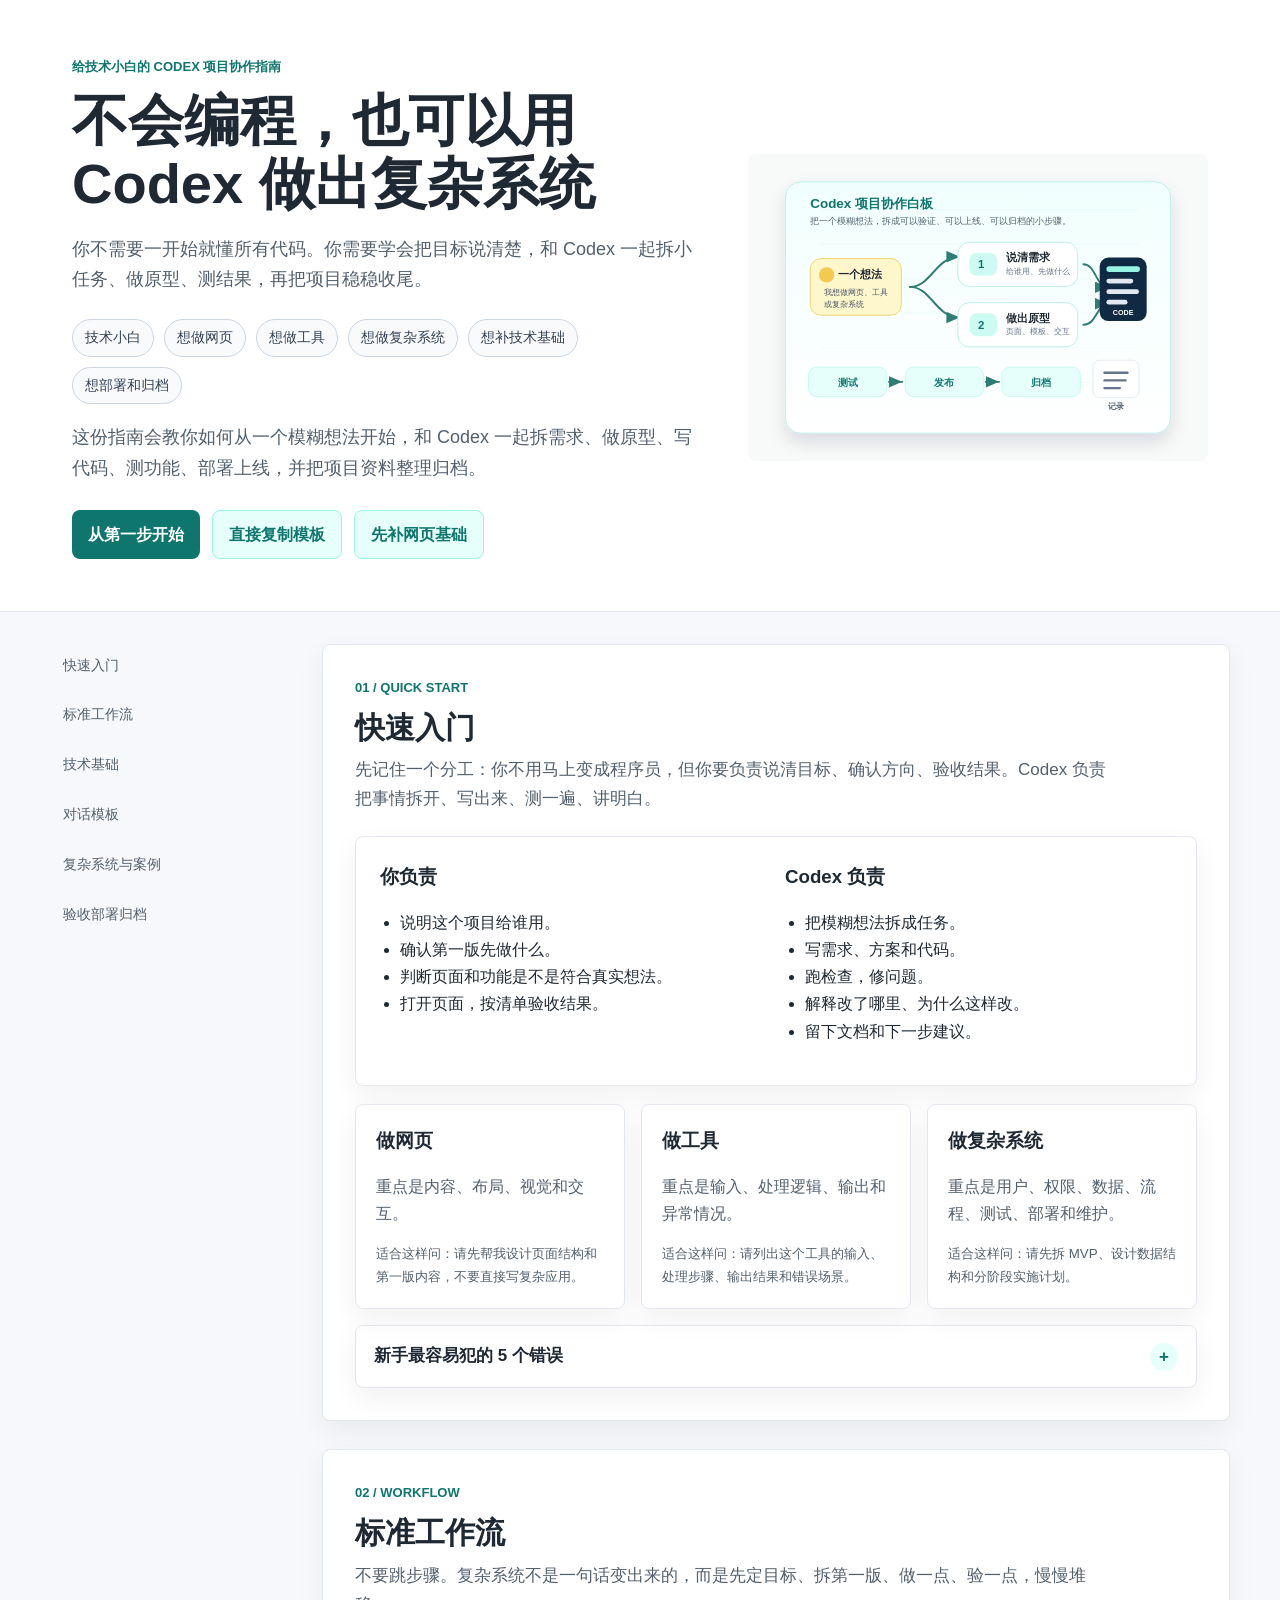
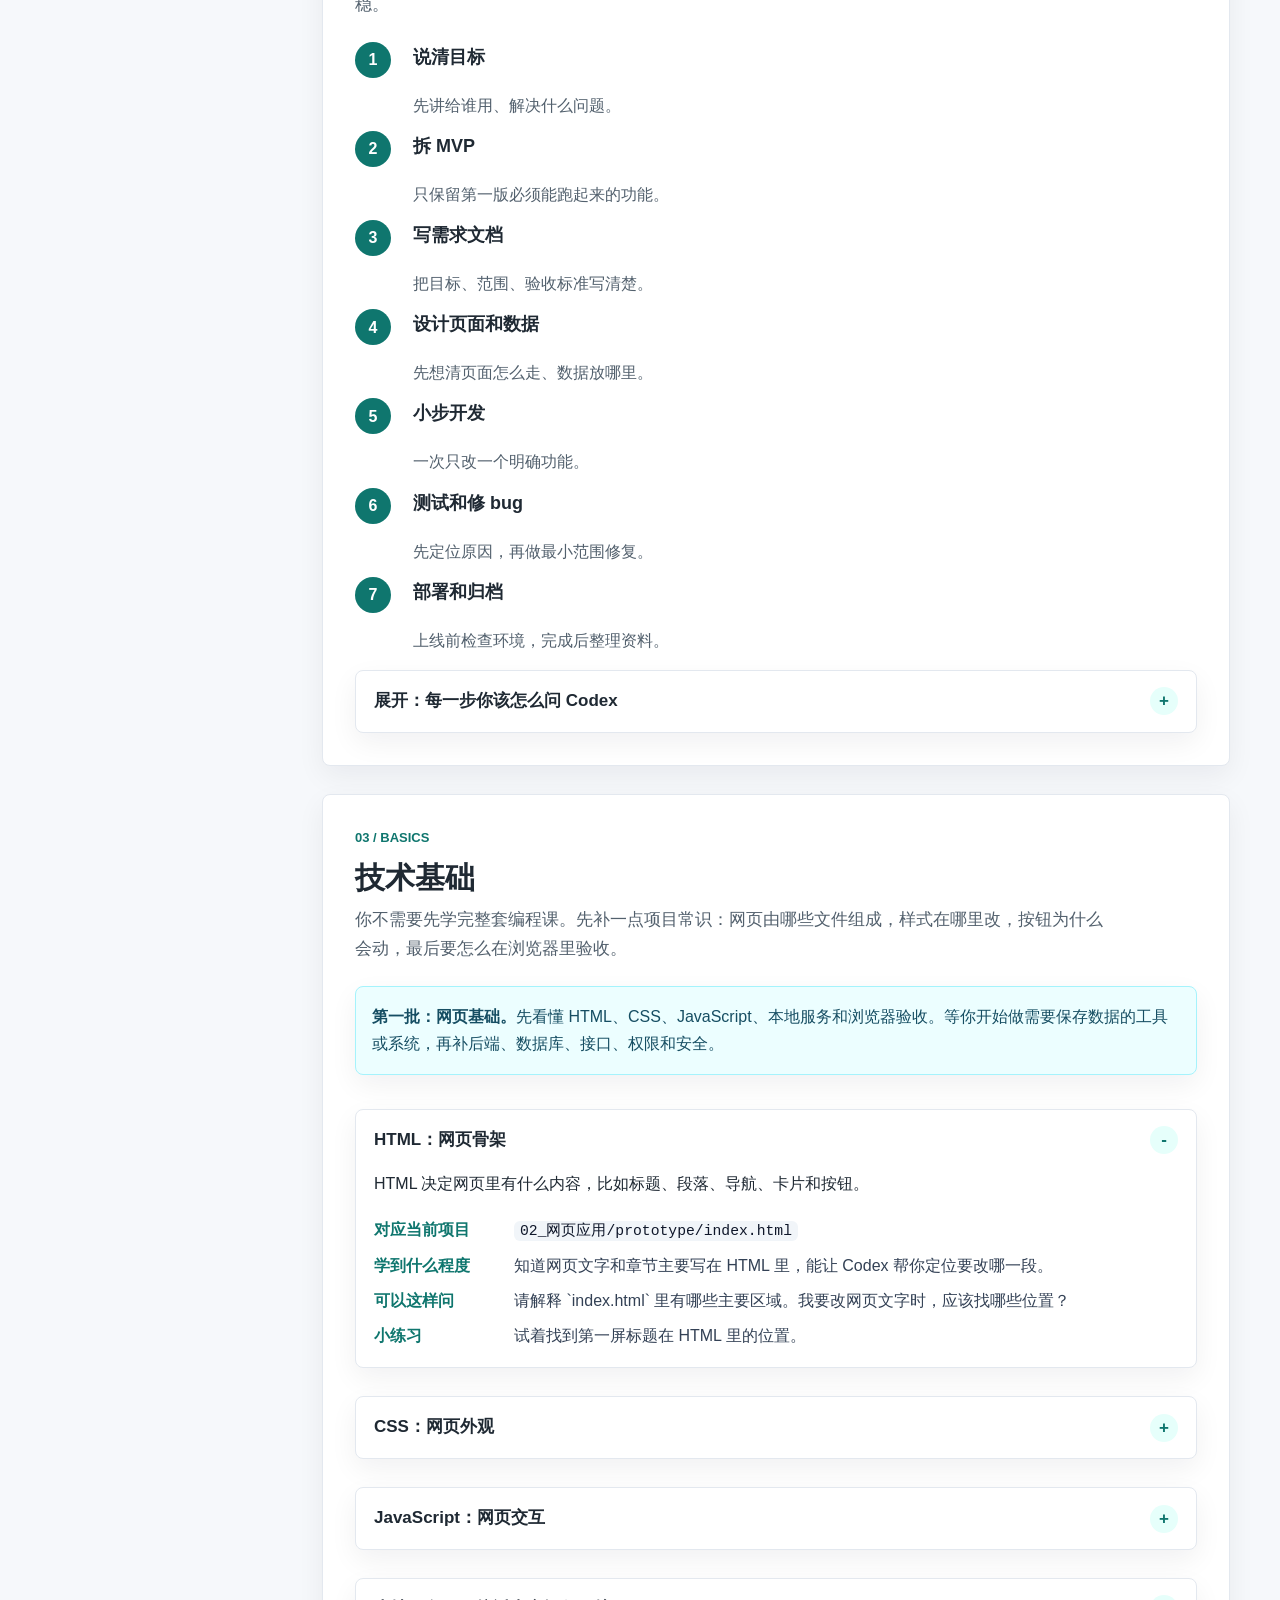
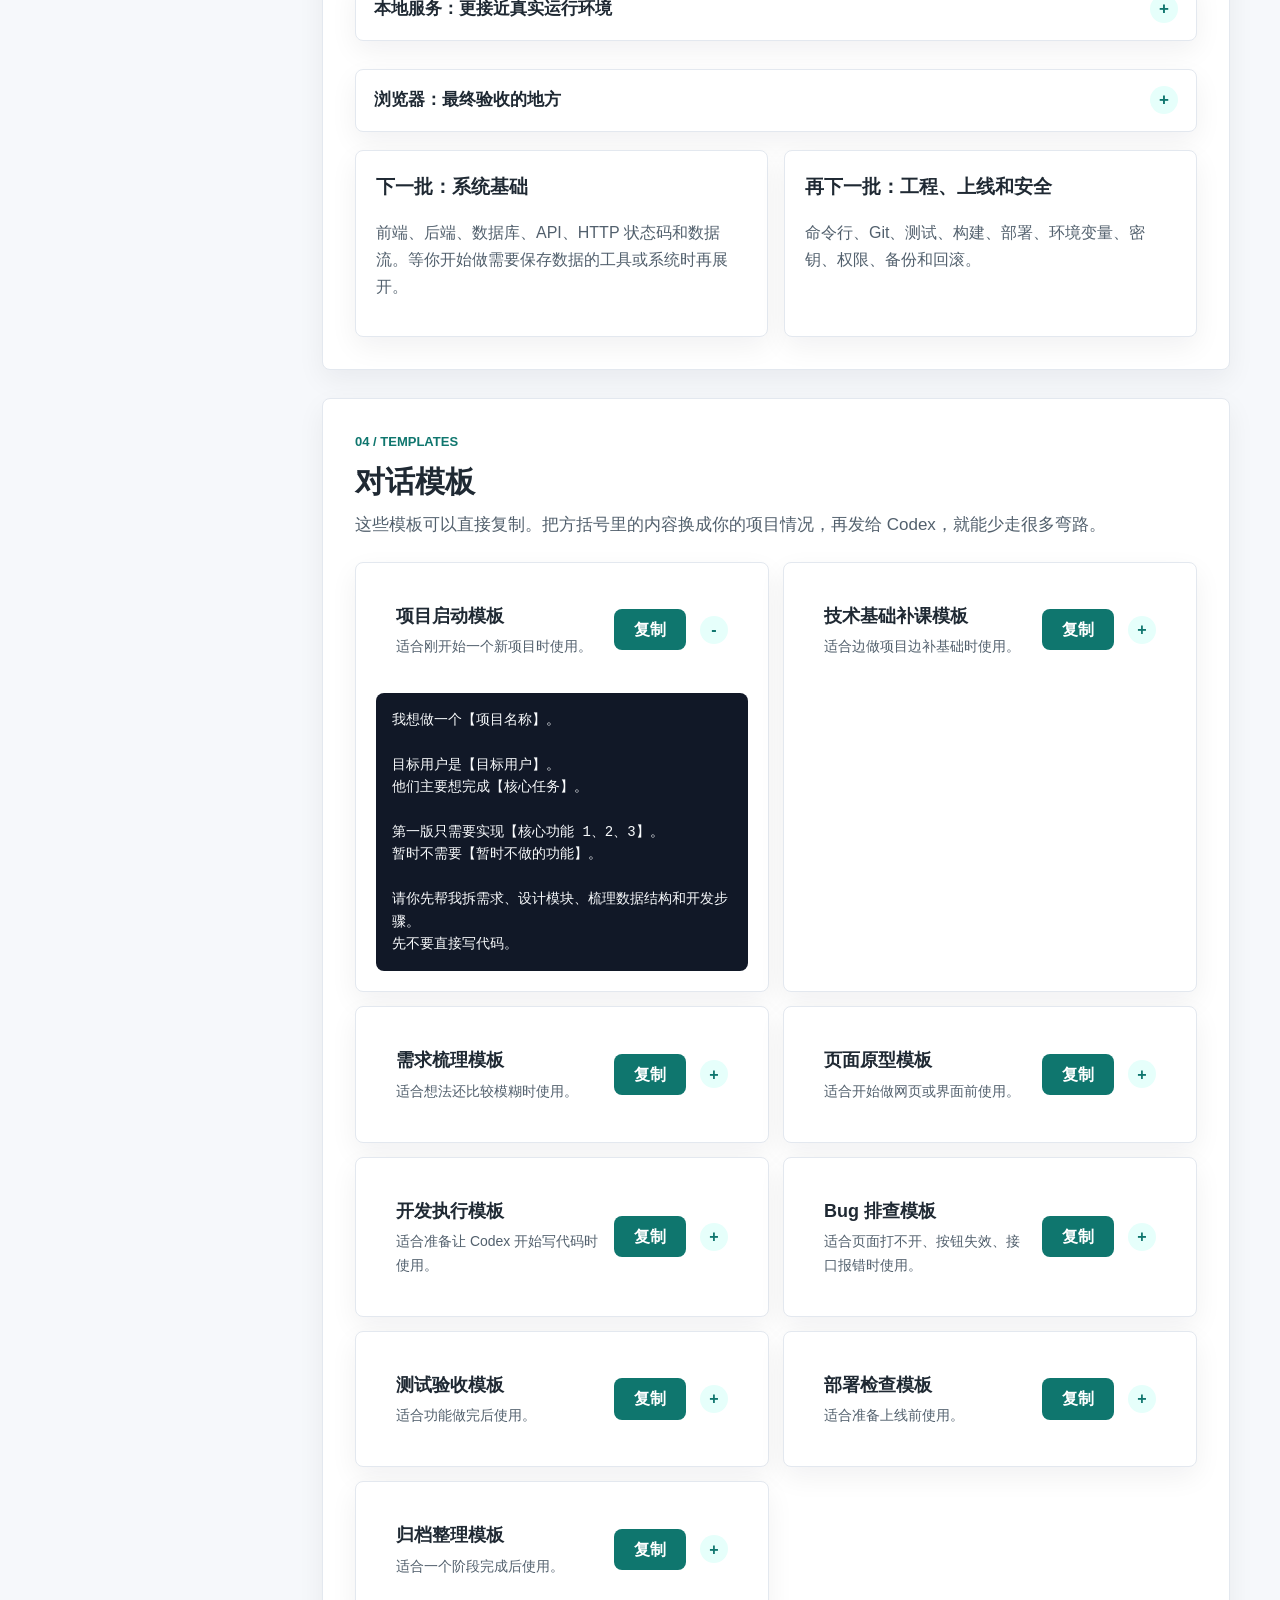
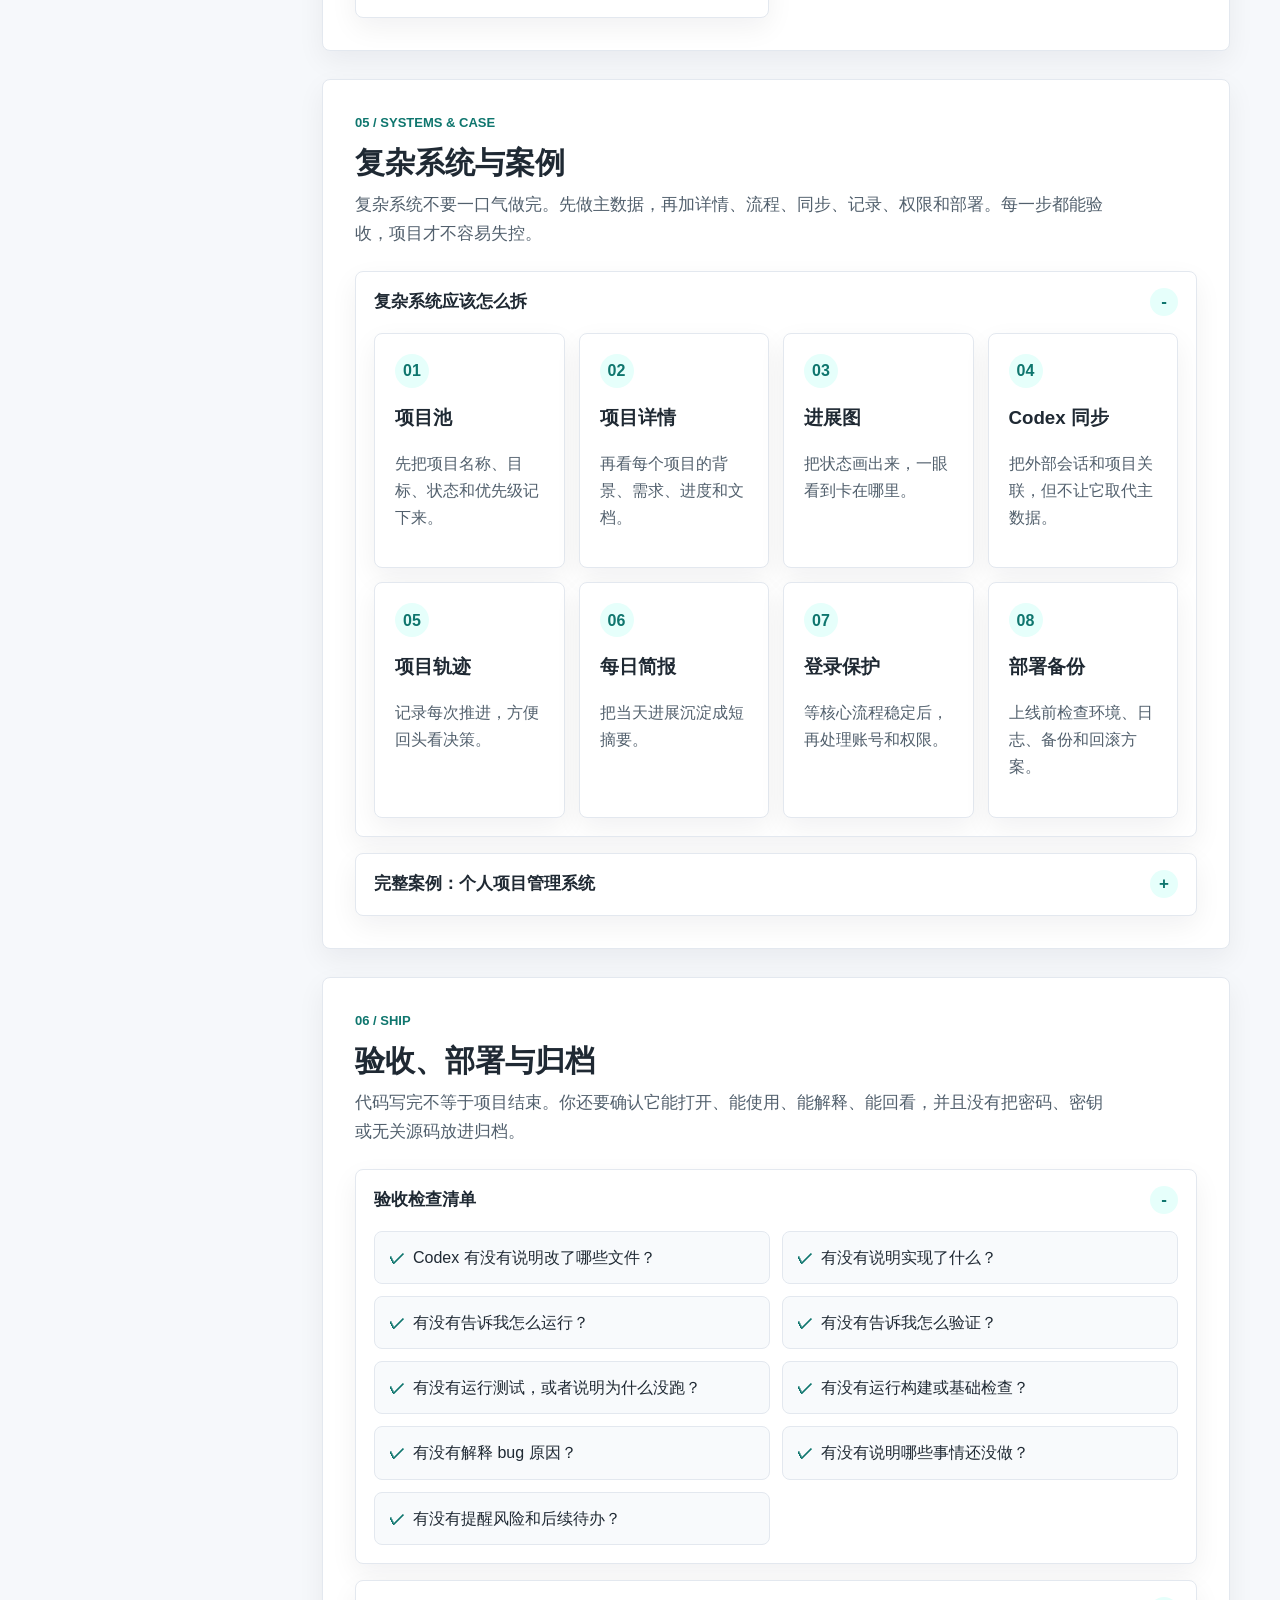
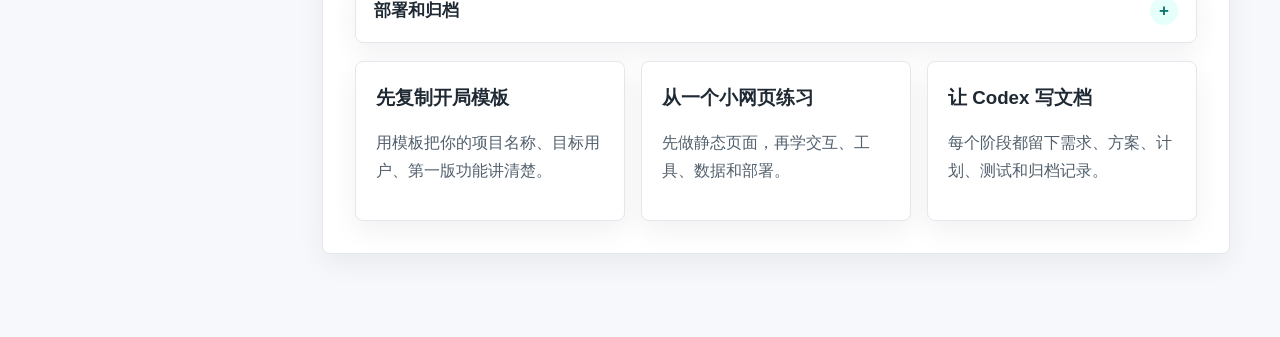
==== commit f7adee27: "Replace hero guide panel with workflow visual" ====
--- a/index.html
+++ b/index.html
@@ -29,27 +29,9 @@
         </div>
       </div>
 
-      <aside class="hero-guide" aria-label="新手快速开始">
-        <p class="hero-guide-label">新手先这样开始</p>
-        <ol>
-          <li>
-            <span>01</span>
-            <strong>说清项目</strong>
-            <p>告诉 Codex：项目给谁用，第一版先做什么。</p>
-          </li>
-          <li>
-            <span>02</span>
-            <strong>复制模板</strong>
-            <p>用项目启动模板，让 Codex 先拆需求和 MVP。</p>
-          </li>
-          <li>
-            <span>03</span>
-            <strong>按清单验收</strong>
-            <p>确认改了哪些文件、怎么运行、怎么验证。</p>
-          </li>
-        </ol>
-        <a class="hero-mobile-link" href="mobile.html">打开手机版</a>
-      </aside>
+      <figure class="hero-visual" aria-label="Codex 项目协作流程图">
+        <img src="assets/hero-codex-workflow.svg" alt="Codex 项目协作白板图，展示从想法到需求、原型、代码、测试、发布和归档的流程。">
+      </figure>
     </div>
   </header>
 
--- a/styles.css
+++ b/styles.css
@@ -28,9 +28,18 @@
 }
 
 .hero {
-  padding: 56px min(6vw, 72px) 44px;
+  padding: 56px min(6vw, 72px) 52px;
   background: #ffffff;
   border-bottom: 1px solid #e3e8ef;
+}
+
+.hero-inner {
+  display: grid;
+  grid-template-columns: minmax(0, 1fr) minmax(360px, 460px);
+  gap: 52px;
+  align-items: center;
+  width: min(1180px, 100%);
+  margin: 0 auto;
 }
 
 .eyebrow,
@@ -46,7 +55,7 @@
 .hero h1 {
   max-width: 940px;
   margin: 12px 0 16px;
-  font-size: clamp(34px, 5vw, 64px);
+  font-size: clamp(34px, 4.7vw, 56px);
   line-height: 1.12;
 }
 
@@ -98,6 +107,19 @@
   background: #e6fffb;
   color: #0f766e;
   border: 1px solid #99f6e4;
+}
+
+.hero-visual {
+  margin: 0;
+  justify-self: end;
+  width: min(100%, 460px);
+}
+
+.hero-visual img {
+  display: block;
+  width: 100%;
+  height: auto;
+  border-radius: 8px;
 }
 
 .page-shell {
@@ -596,6 +618,11 @@
     padding: 36px 20px 28px;
   }
 
+  .hero-inner {
+    grid-template-columns: 1fr;
+    gap: 22px;
+  }
+
   .hero h1 {
     font-size: 34px;
   }
@@ -603,6 +630,10 @@
   .hero-subtitle,
   .hero-intro {
     font-size: 16px;
+  }
+
+  .hero-visual {
+    display: none;
   }
 
   .page-shell {
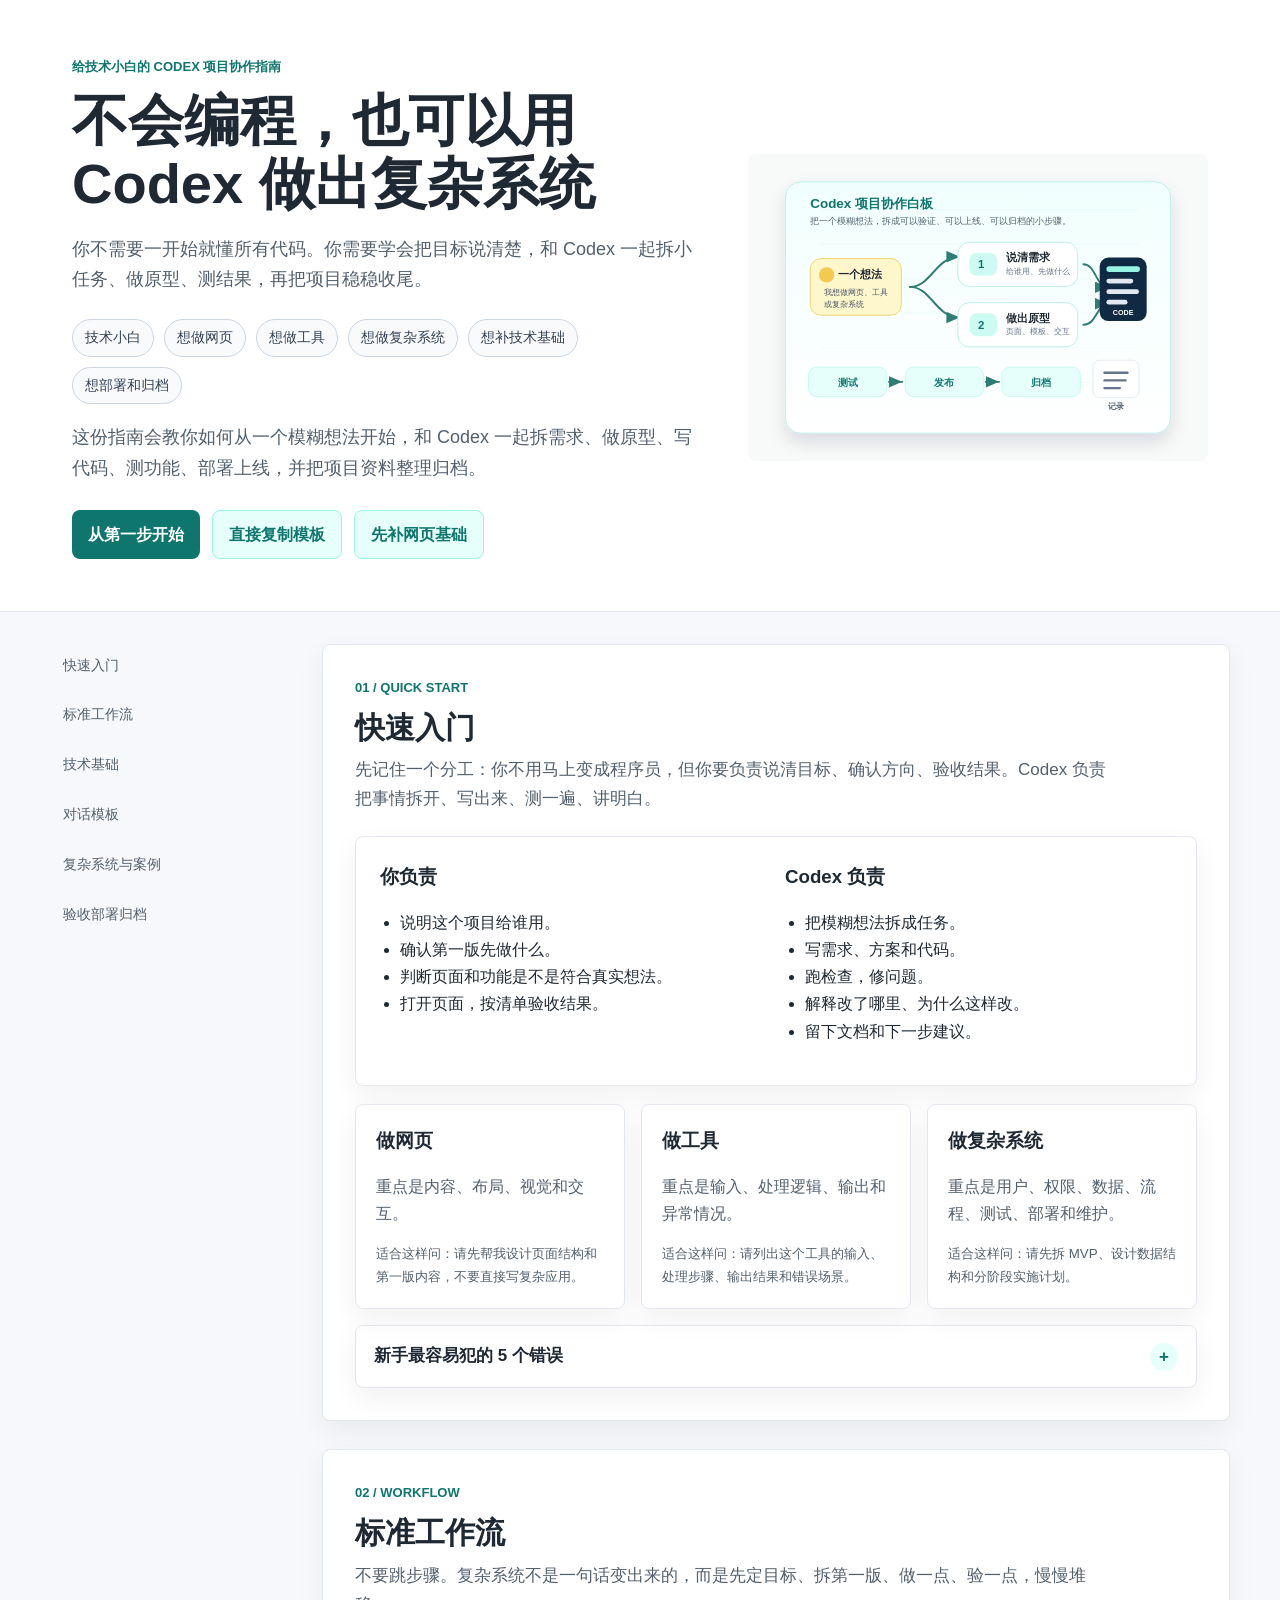
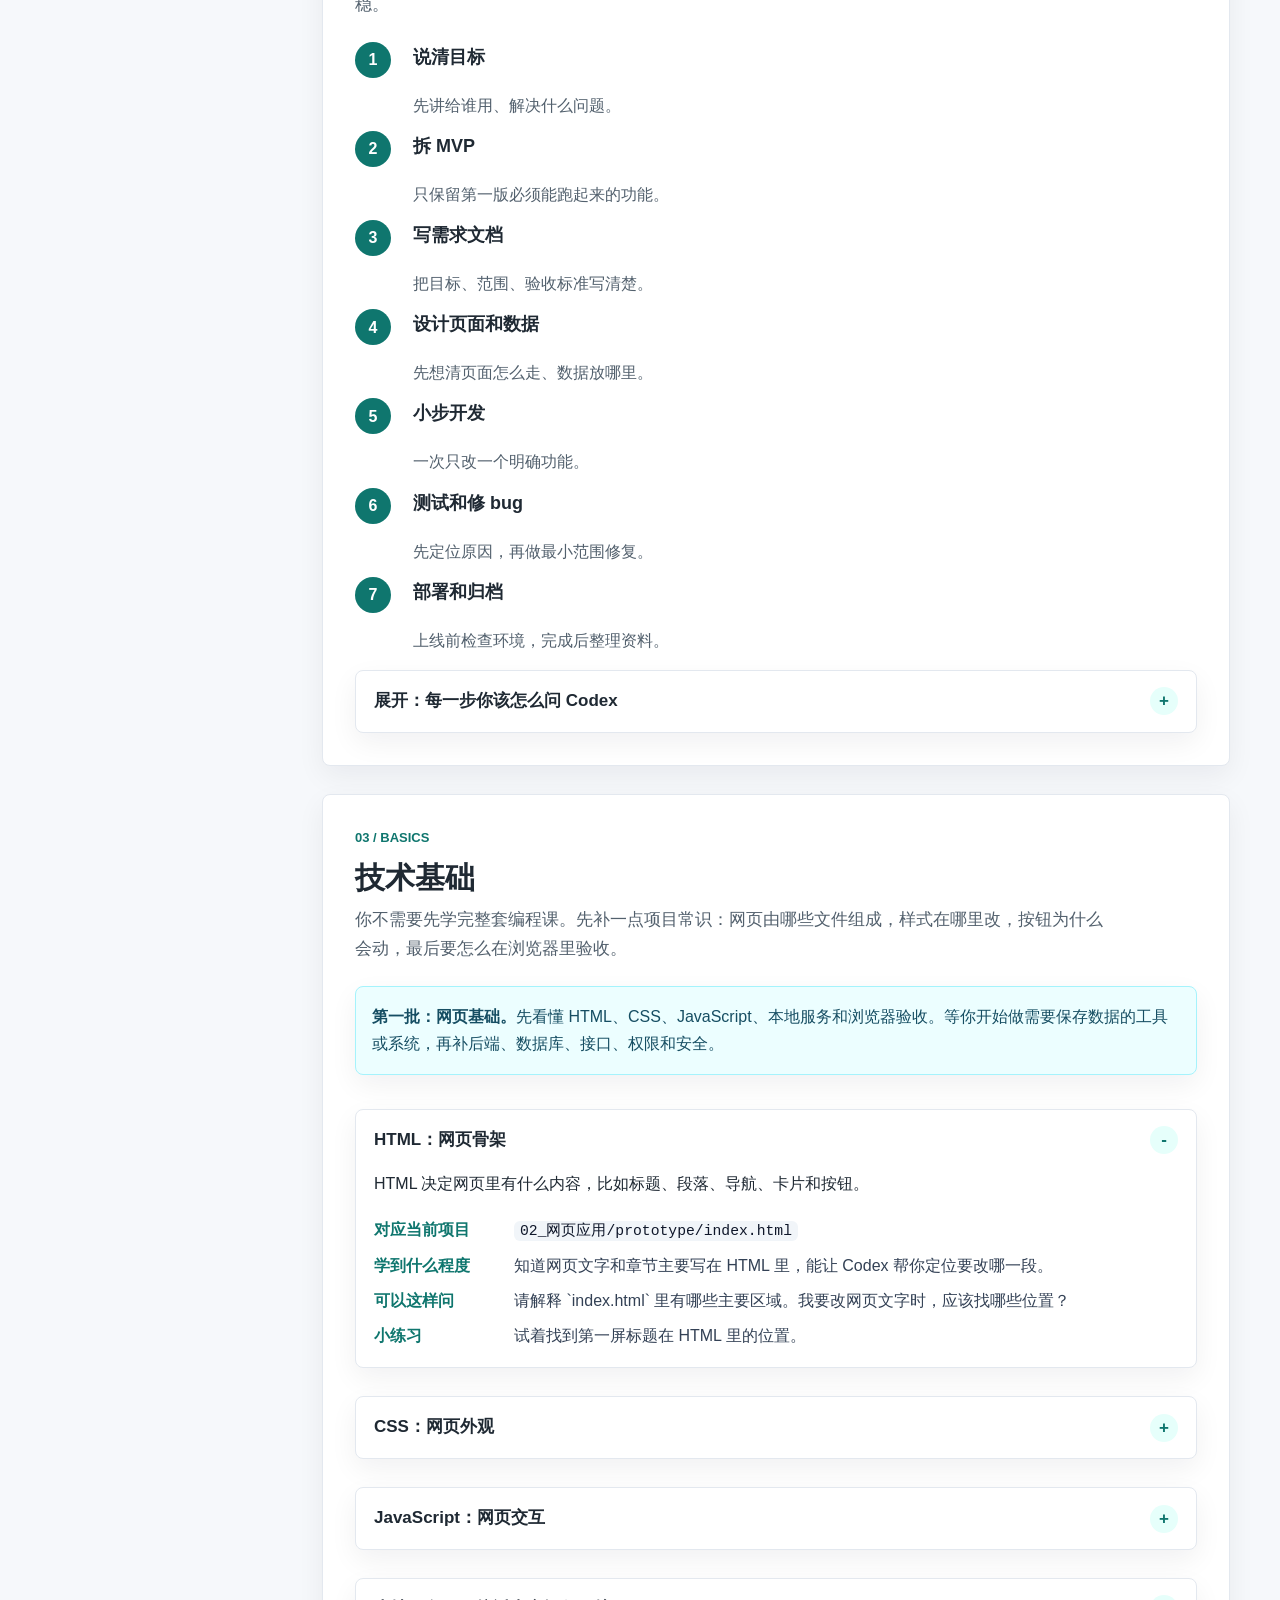
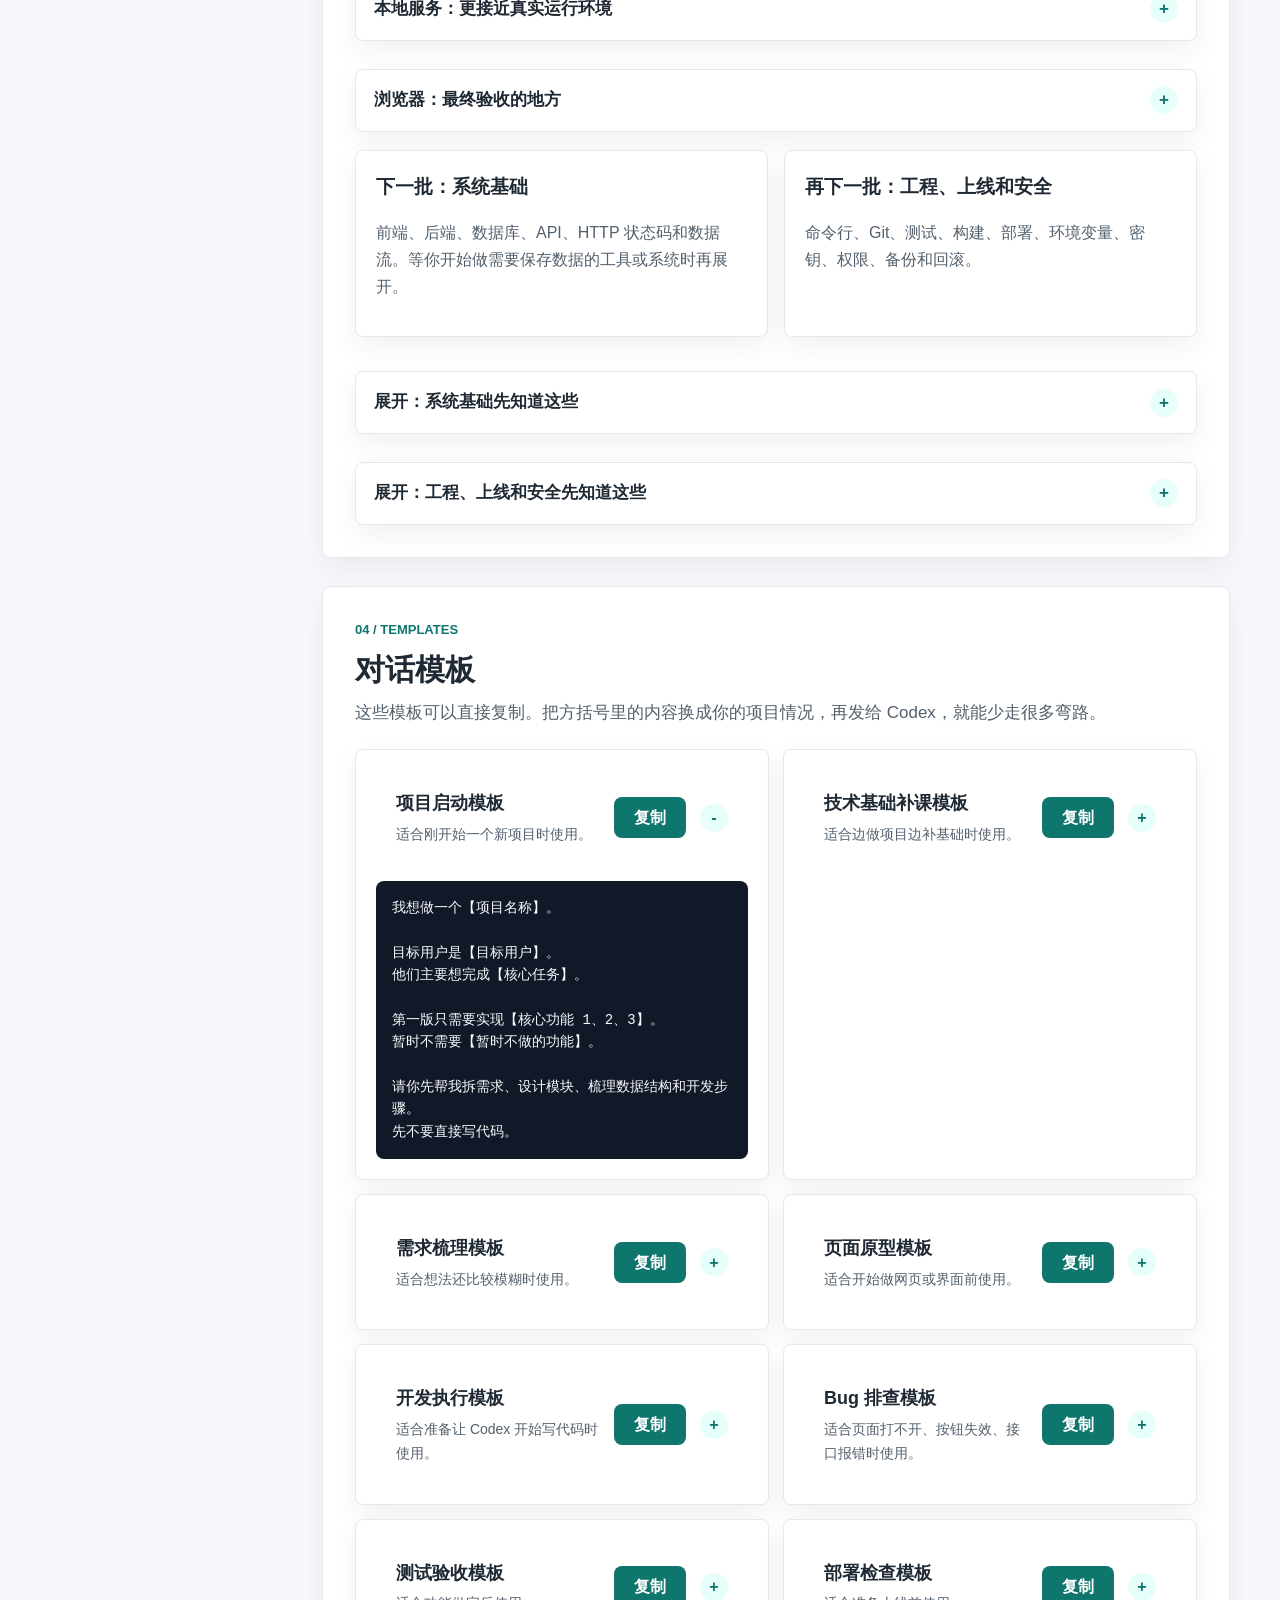
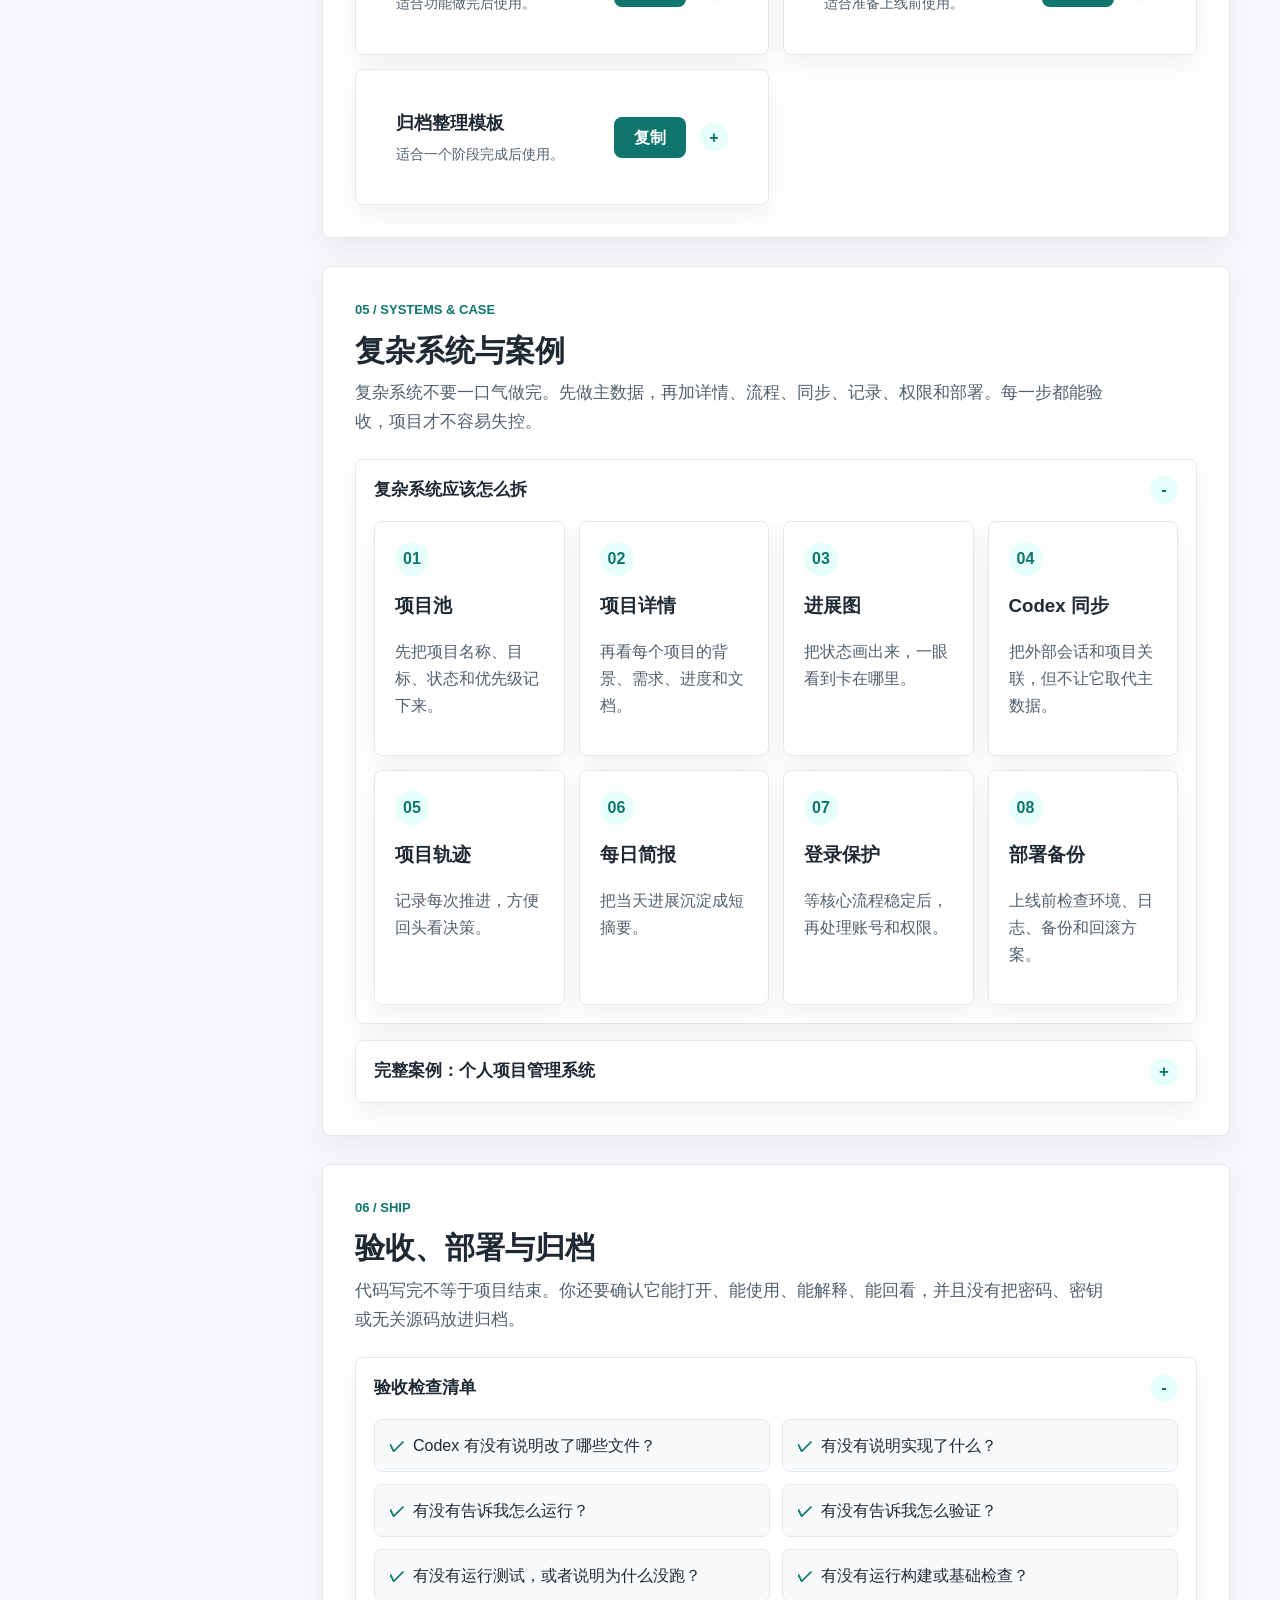
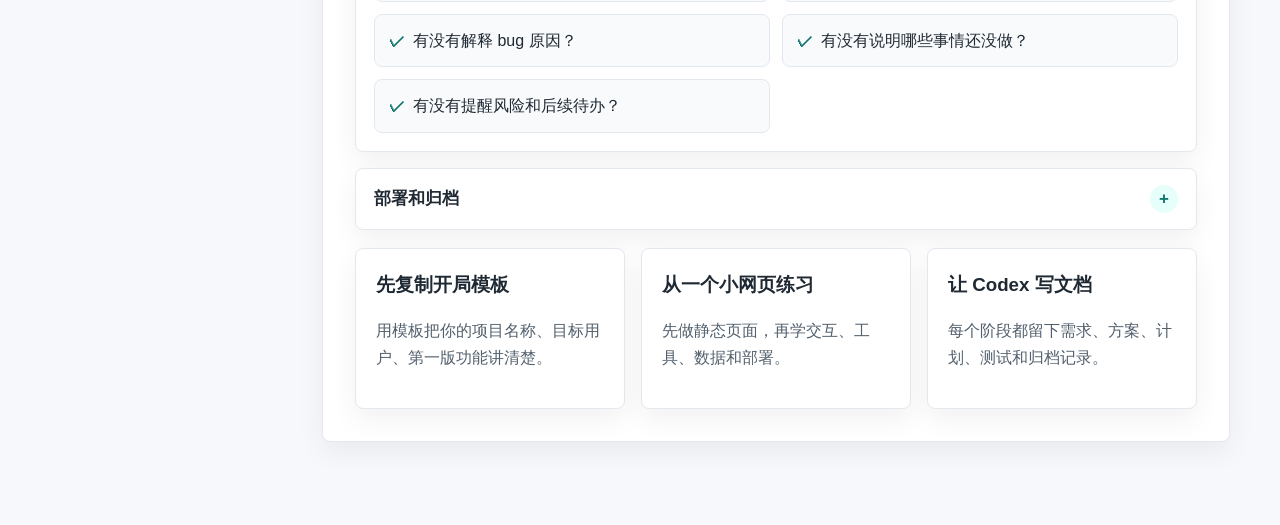
==== commit 24f43807: "Add next learning path basics" ====
--- a/index.html
+++ b/index.html
@@ -225,6 +225,39 @@
           <article class="info-card"><h3>下一批：系统基础</h3><p>前端、后端、数据库、API、HTTP 状态码和数据流。等你开始做需要保存数据的工具或系统时再展开。</p></article>
           <article class="info-card"><h3>再下一批：工程、上线和安全</h3><p>命令行、Git、测试、构建、部署、环境变量、密钥、权限、备份和回滚。</p></article>
         </div>
+
+        <div class="details-stack module-gap">
+          <details class="guide-details">
+            <summary>展开：系统基础先知道这些</summary>
+            <p>系统基础不是让你马上学会后端开发，而是让你知道一个系统为什么需要保存数据、为什么会分前端和后端、页面和服务器之间怎么说话。</p>
+            <dl class="learning-dl">
+              <dt>前端</dt><dd>你在浏览器里看到和操作的部分，比如页面、按钮、表单和列表。</dd>
+              <dt>后端</dt><dd>在服务器上处理规则、保存数据、检查权限的部分。用户通常看不见它，但系统离不开它。</dd>
+              <dt>数据库</dt><dd>专门保存长期数据的地方，比如用户、订单、项目、记录和设置。</dd>
+              <dt>API</dt><dd>前端向后端要数据、提交数据时使用的约定入口，可以先理解成“页面和服务器之间的接口”。</dd>
+              <dt>HTTP 状态码</dt><dd>浏览器和服务器沟通后的结果提示，比如 200 表示成功，404 表示找不到，500 表示服务器出错。</dd>
+              <dt>数据流</dt><dd>一条数据从用户输入，到前端提交，再到后端处理、数据库保存，最后回到页面展示的完整路径。</dd>
+              <dt>什么时候学</dt><dd>当你的项目开始需要登录、保存记录、多人使用或长期维护时，就该让 Codex 帮你补这一批基础。</dd>
+              <dt>可以这样问</dt><dd>我是技术小白，请结合当前项目解释前端、后端、数据库、API 和数据流分别是什么，并说明第一版是否真的需要它们。</dd>
+            </dl>
+          </details>
+
+          <details class="guide-details">
+            <summary>展开：工程、上线和安全先知道这些</summary>
+            <p>工程基础关注的是“项目怎么稳定地做完、上线、保护和回退”。它不是炫技，而是避免项目上线后打不开、丢数据或泄露密钥。</p>
+            <dl class="learning-dl">
+              <dt>命令行</dt><dd>用文字命令操作项目的地方，常用于启动服务、安装依赖、运行检查和发布项目。</dd>
+              <dt>Git</dt><dd>记录代码变化的工具。它能让你知道改了什么，也方便在出错时回到旧版本。</dd>
+              <dt>测试</dt><dd>用清单或自动化方式确认功能真的能用，不只看页面“好像没问题”。</dd>
+              <dt>构建</dt><dd>把开发中的代码整理成适合发布的文件。静态网页可能很简单，复杂应用通常必须构建。</dd>
+              <dt>部署</dt><dd>把项目放到别人能访问的线上地址，例如 GitHub Pages、服务器或云平台。</dd>
+              <dt>环境变量</dt><dd>不适合写死在代码里的配置，比如服务器地址、数据库连接信息和密钥。</dd>
+              <dt>密钥和权限</dt><dd>密钥相当于系统通行证，不能放进公开代码；权限决定谁能看、改、删除哪些数据。</dd>
+              <dt>备份和回滚</dt><dd>备份是出问题前留下退路，回滚是上线失败时恢复到上一个可用版本。</dd>
+              <dt>可以这样问</dt><dd>请帮我做上线前检查：命令、Git 状态、构建、环境变量、密钥、权限、备份和回滚分别要确认什么？</dd>
+            </dl>
+          </details>
+        </div>
       </section>
 
       <section id="templates" class="section">
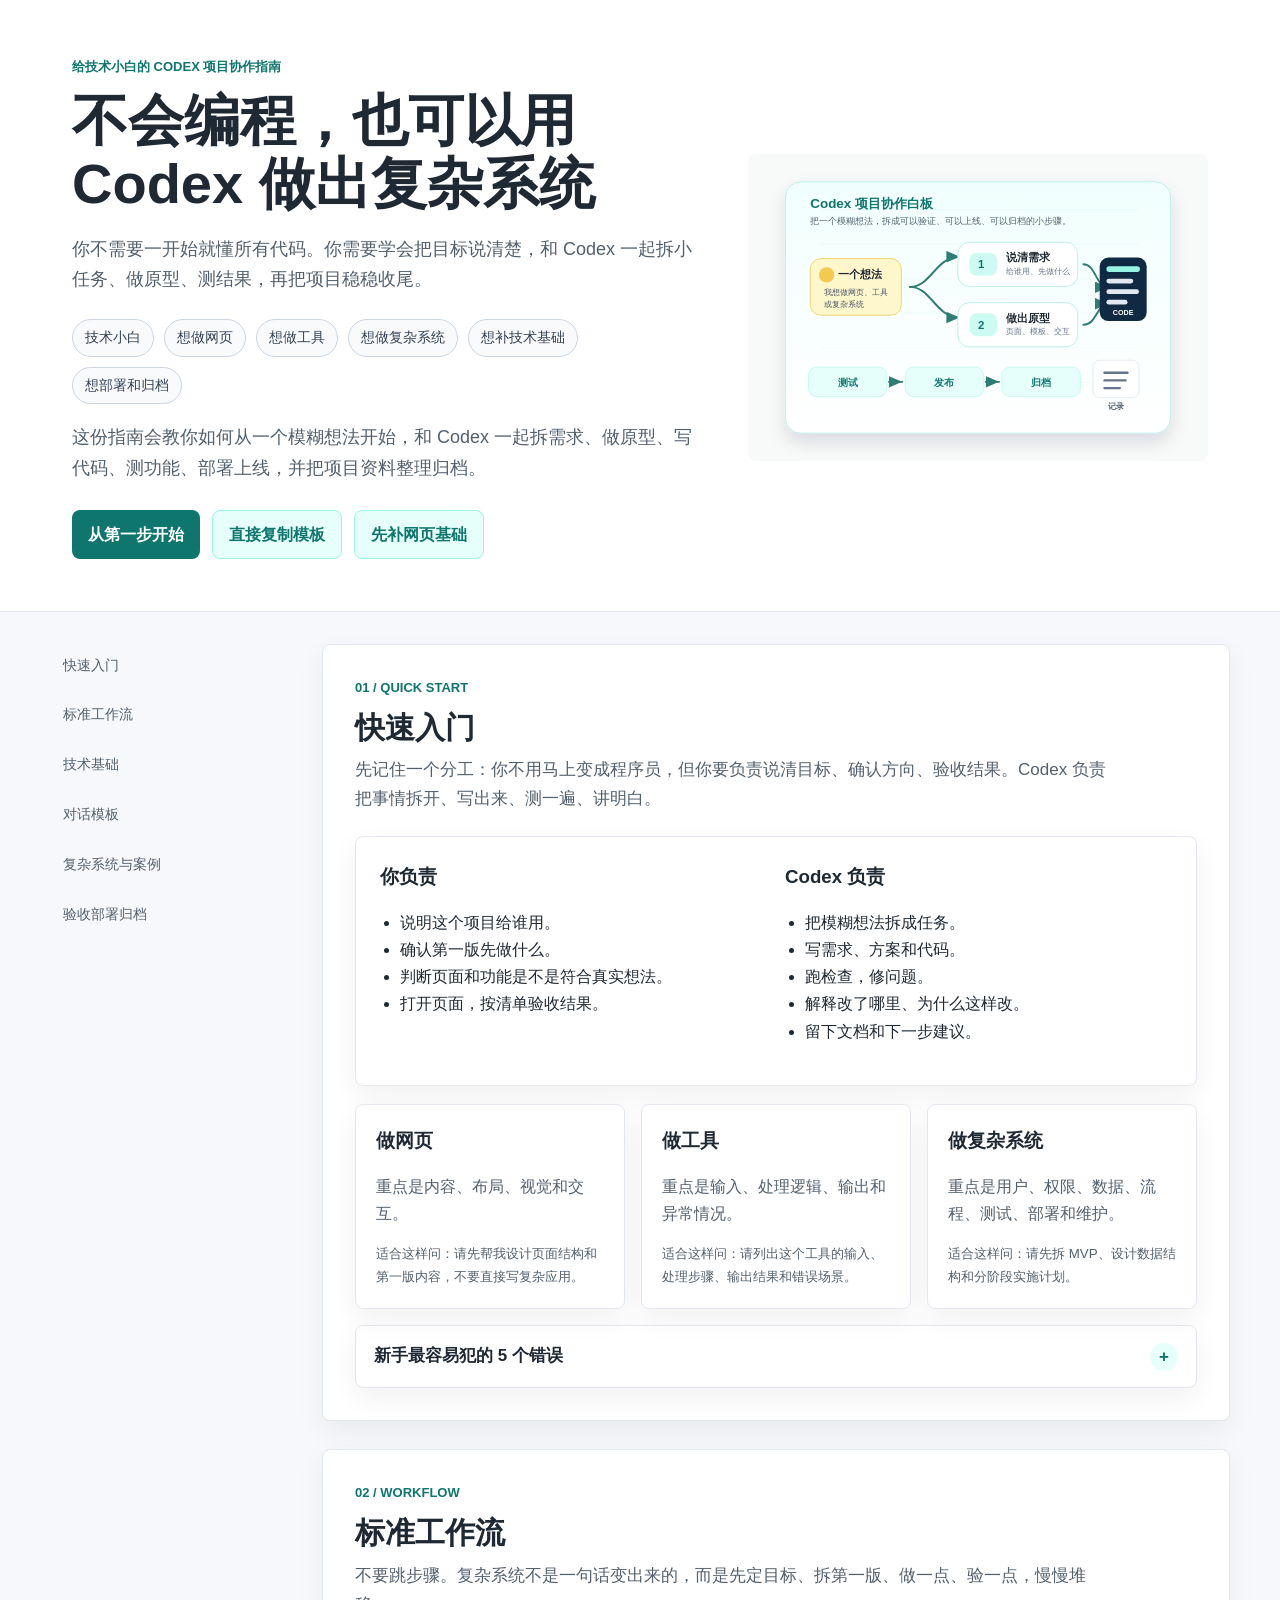
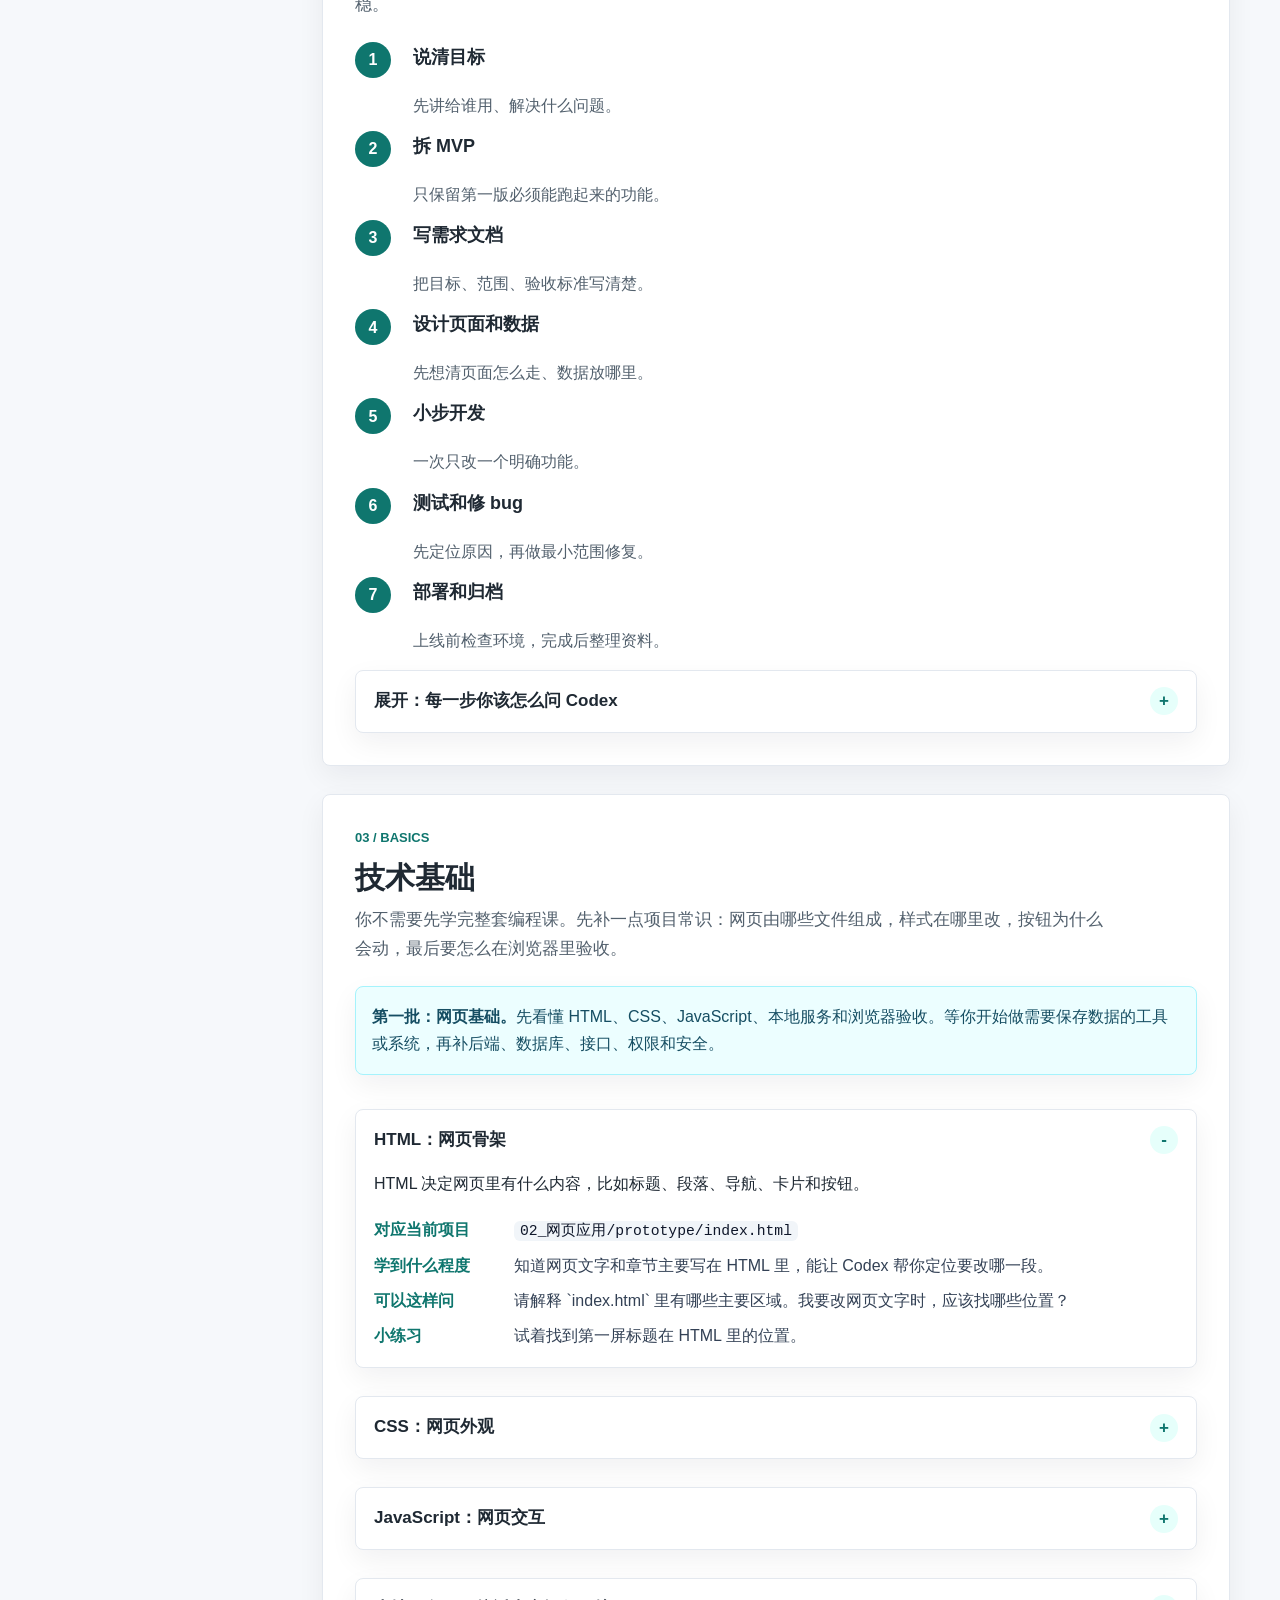
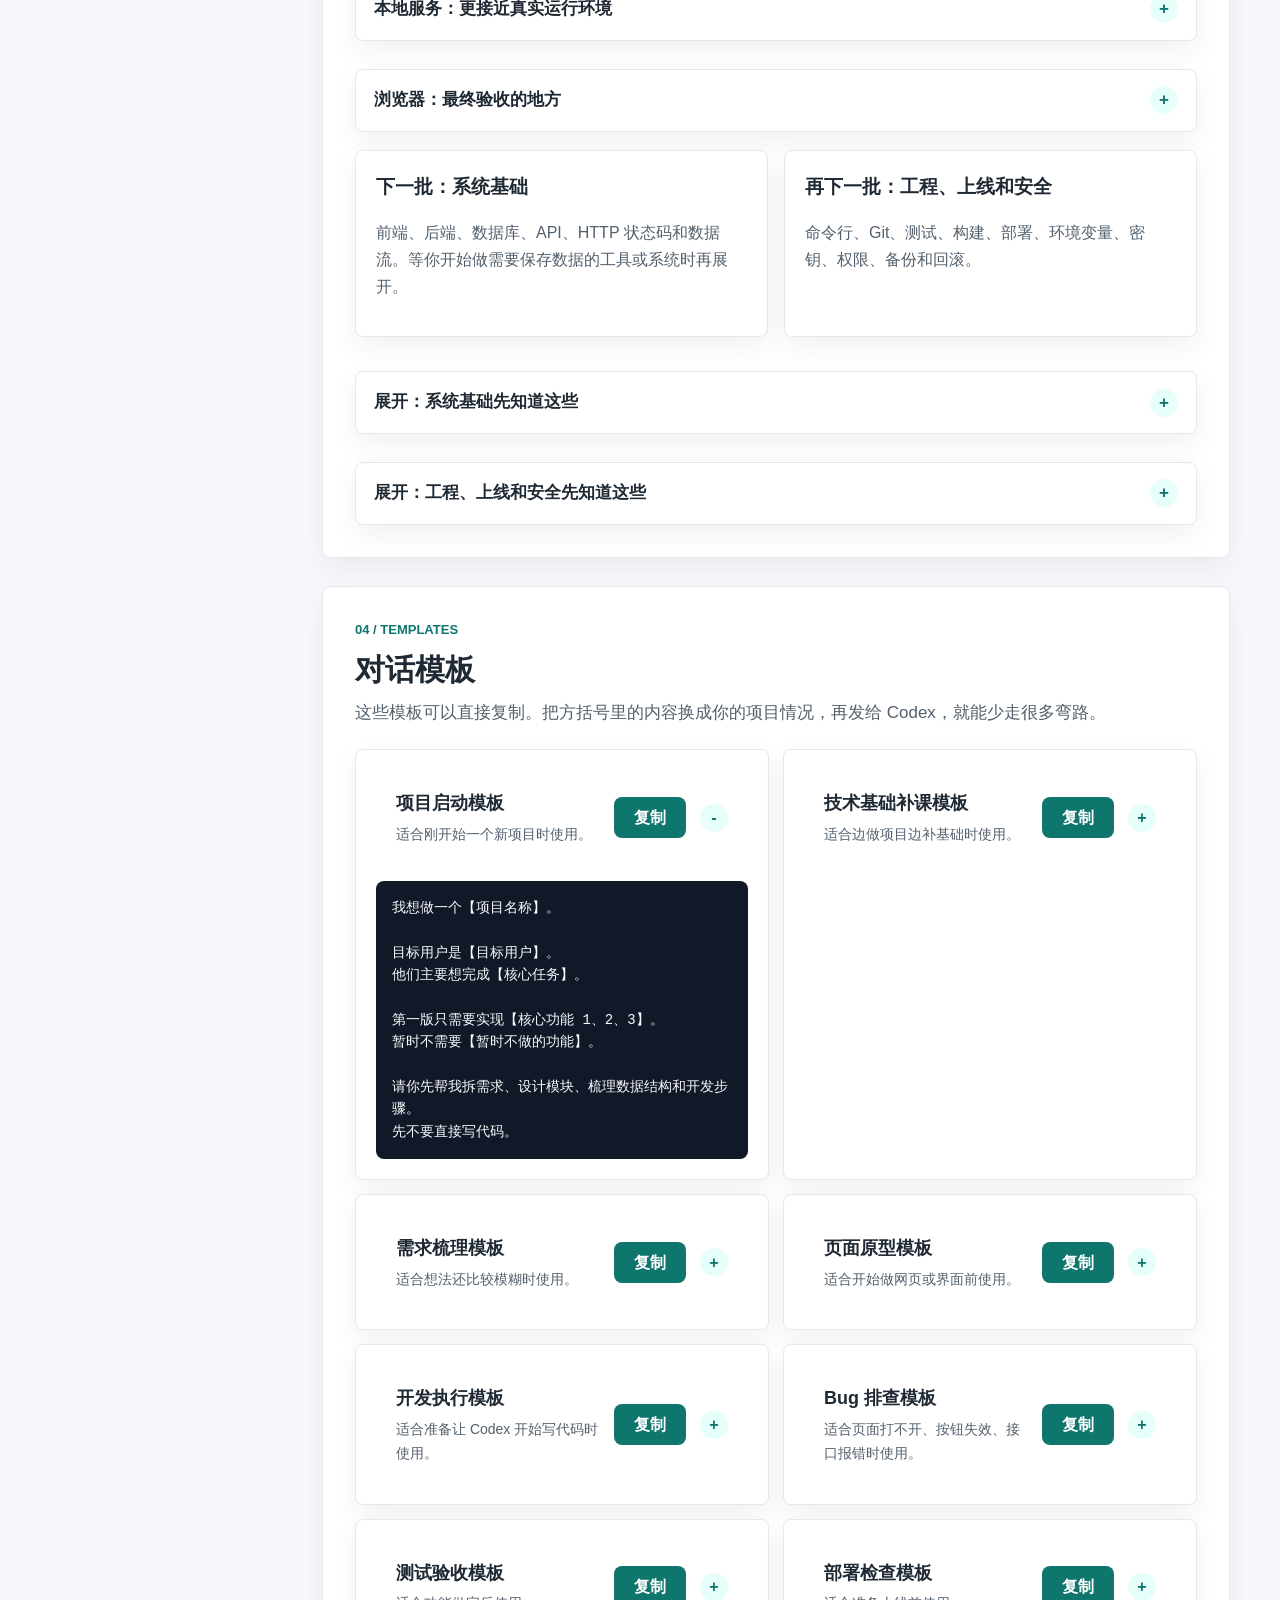
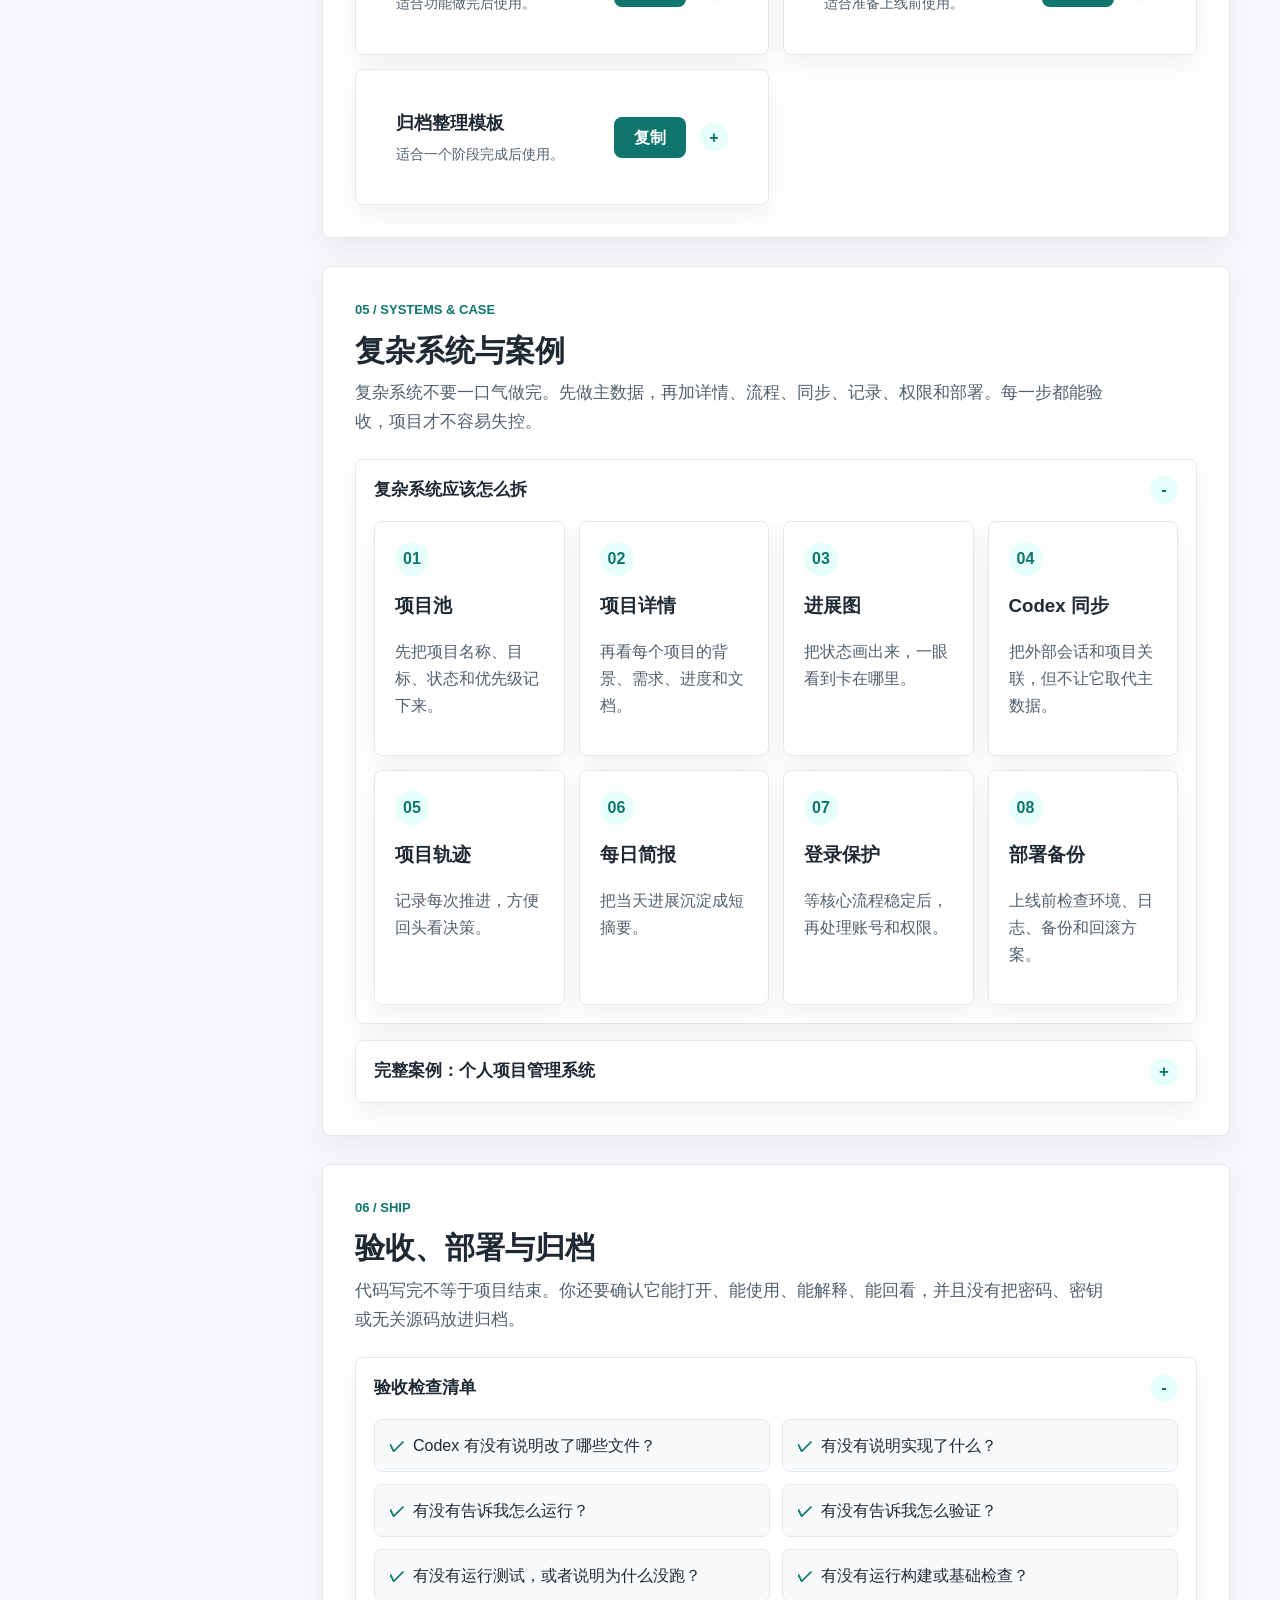
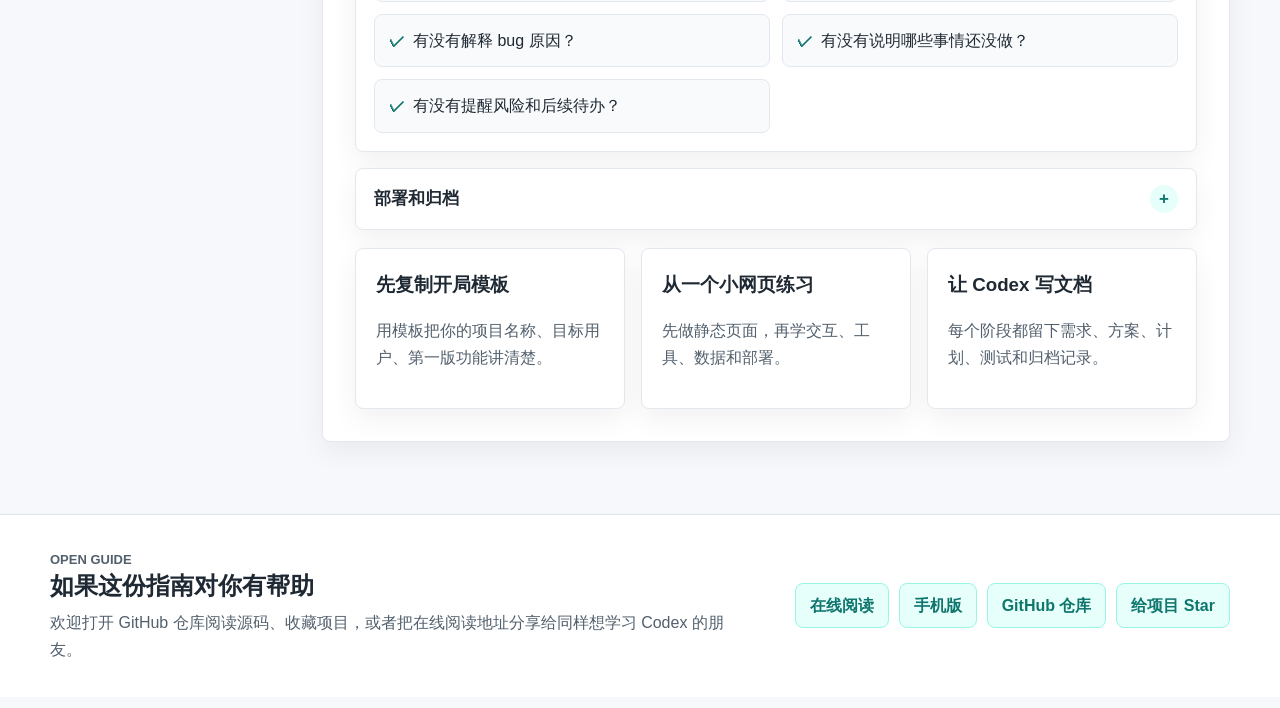
==== commit 1186c12b: "Improve GitHub discovery entry points" ====
--- a/index.html
+++ b/index.html
@@ -4,6 +4,11 @@
   <meta charset="utf-8">
   <meta name="viewport" content="width=device-width, initial-scale=1">
   <title>Codex 编程学习指南</title>
+  <meta name="description" content="给技术小白的 Codex 编程协作指南，教你从想法开始，和 Codex 一起完成需求、原型、代码、测试、部署和归档。">
+  <meta property="og:title" content="Codex 编程学习指南">
+  <meta property="og:description" content="不会编程，也可以用 Codex 做网页、工具和复杂系统。">
+  <meta property="og:type" content="website">
+  <meta property="og:url" content="https://chenqianzzhh.github.io/codex-guide-v1/">
   <link rel="stylesheet" href="styles.css">
 </head>
 <body>
@@ -491,6 +496,22 @@
     </article>
   </main>
 
+  <footer class="site-footer">
+    <div class="footer-inner">
+      <div>
+        <p class="section-kicker">Open Guide</p>
+        <h2>如果这份指南对你有帮助</h2>
+        <p>欢迎打开 GitHub 仓库阅读源码、收藏项目，或者把在线阅读地址分享给同样想学习 Codex 的朋友。</p>
+      </div>
+      <nav class="footer-links" aria-label="公开入口">
+        <a href="https://chenqianzzhh.github.io/codex-guide-v1/">在线阅读</a>
+        <a href="mobile.html">手机版</a>
+        <a href="https://github.com/chenqianzzhh/codex-guide-v1">GitHub 仓库</a>
+        <a href="https://github.com/chenqianzzhh/codex-guide-v1/stargazers">给项目 Star</a>
+      </nav>
+    </div>
+  </footer>
+
   <script src="script.js"></script>
 </body>
 </html>
--- a/styles.css
+++ b/styles.css
@@ -604,6 +604,60 @@
   color: #164e63;
   background: #ecfeff;
   border-color: #a5f3fc;
+}
+
+.site-footer {
+  border-top: 1px solid #dbe5ee;
+  background: #ffffff;
+}
+
+.footer-inner {
+  display: grid;
+  grid-template-columns: minmax(0, 1fr) auto;
+  gap: 28px;
+  align-items: center;
+  width: min(1180px, calc(100% - 40px));
+  margin: 0 auto;
+  padding: 34px 0;
+}
+
+.footer-inner h2 {
+  margin: 0 0 8px;
+  font-size: 24px;
+  line-height: 1.25;
+}
+
+.footer-inner p {
+  max-width: 680px;
+  margin: 0;
+  color: #52606d;
+}
+
+.footer-links {
+  display: flex;
+  flex-wrap: wrap;
+  justify-content: flex-end;
+  gap: 10px;
+}
+
+.footer-links a {
+  display: inline-flex;
+  align-items: center;
+  justify-content: center;
+  min-height: 40px;
+  padding: 8px 14px;
+  border: 1px solid #99f6e4;
+  border-radius: 8px;
+  color: #0f766e;
+  background: #e6fffb;
+  font-weight: 800;
+}
+
+.footer-links a:hover,
+.footer-links a:focus-visible {
+  color: #ffffff;
+  background: #0f766e;
+  outline: 3px solid #99f6e4;
 }
 
 @media (max-width: 1040px) {
@@ -714,6 +768,16 @@
   .template-card > summary button {
     width: 100%;
   }
+
+  .footer-inner {
+    grid-template-columns: 1fr;
+    width: min(100% - 28px, 720px);
+    padding: 26px 0;
+  }
+
+  .footer-links {
+    justify-content: flex-start;
+  }
 }
 
 @media (prefers-reduced-motion: reduce) {
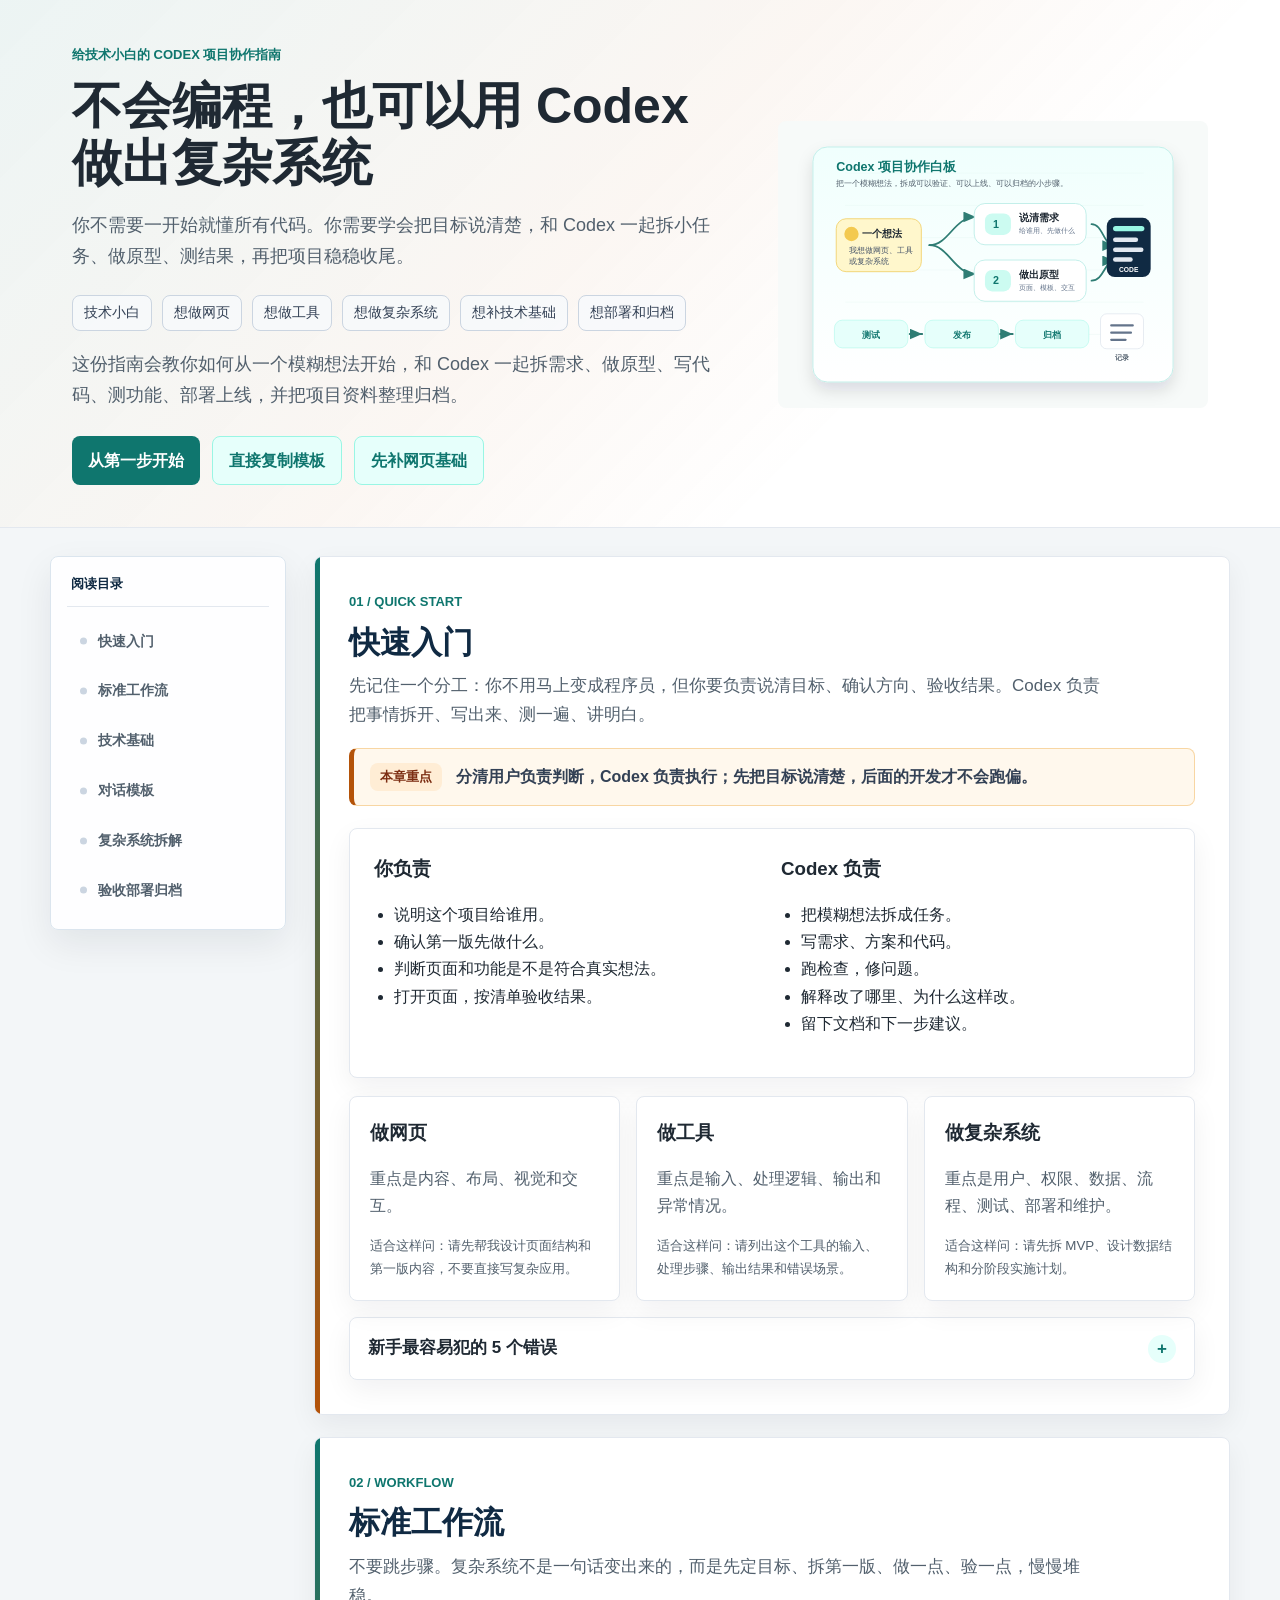
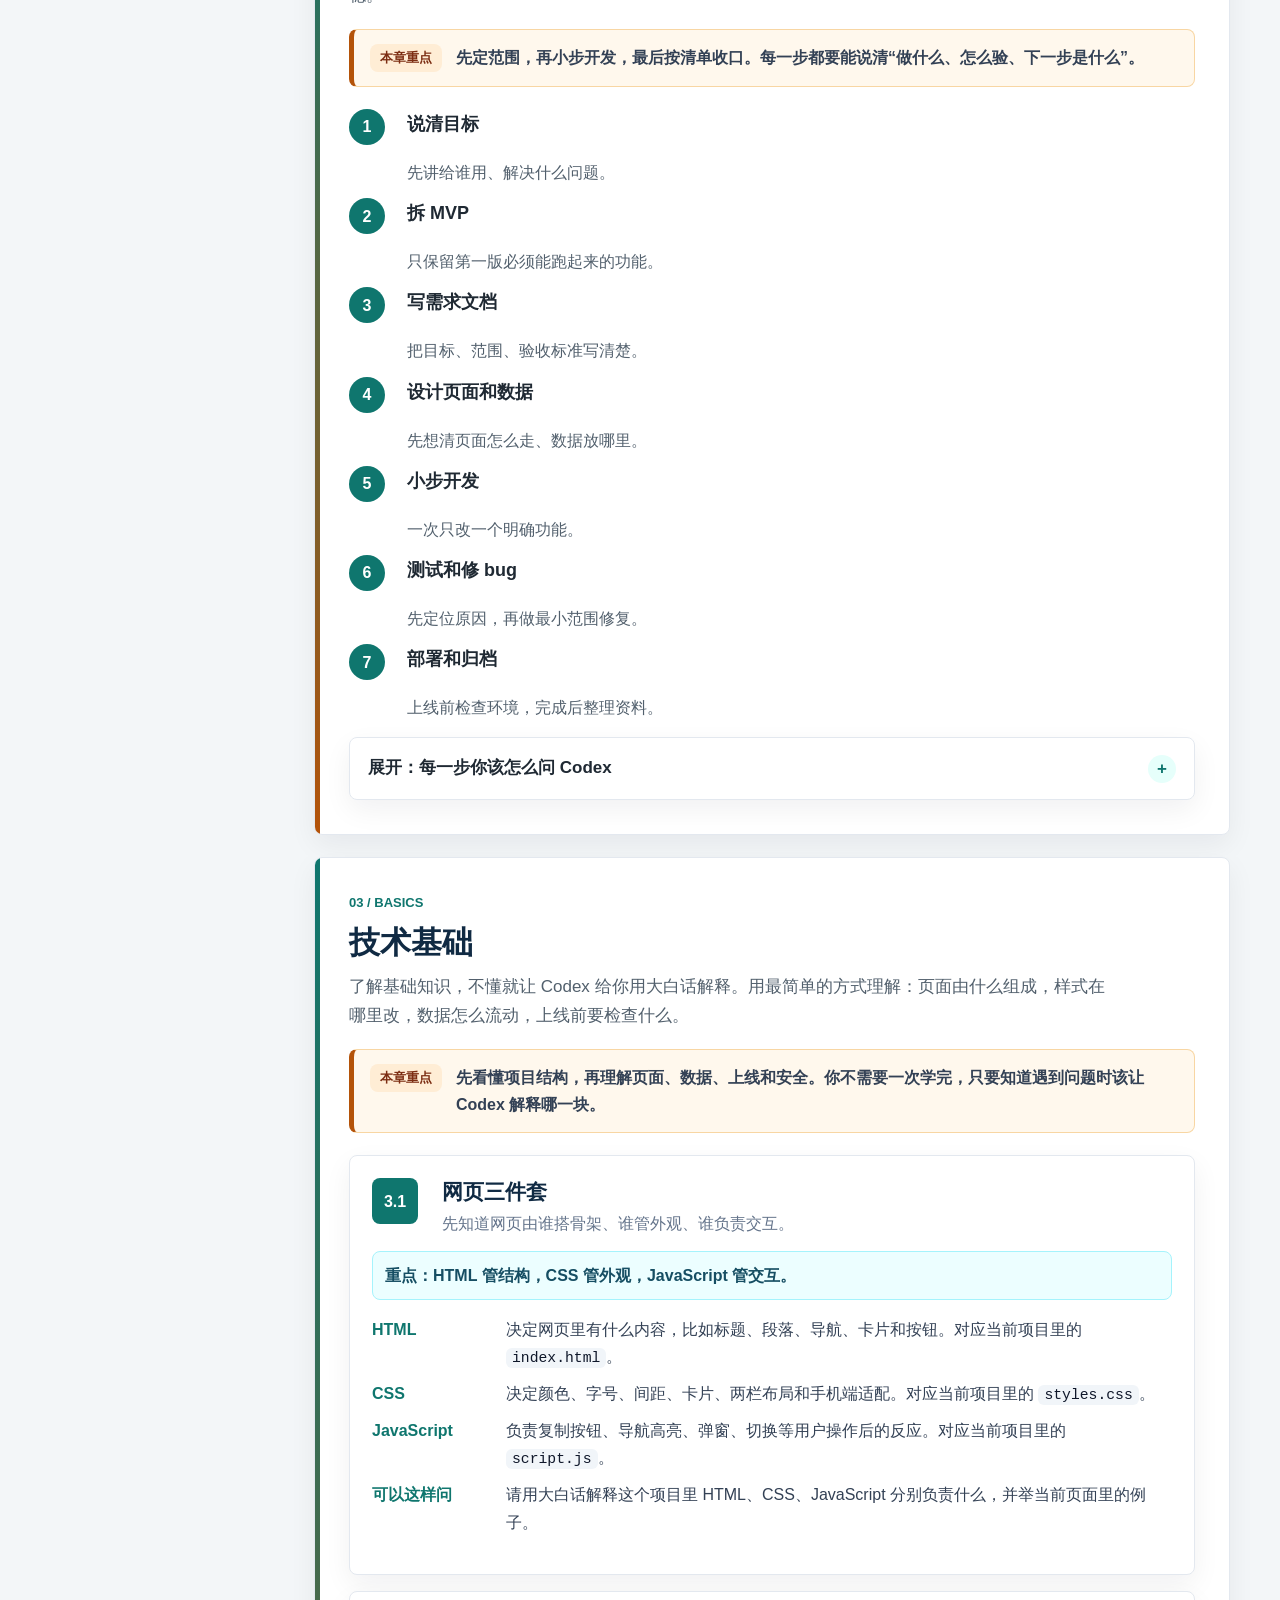
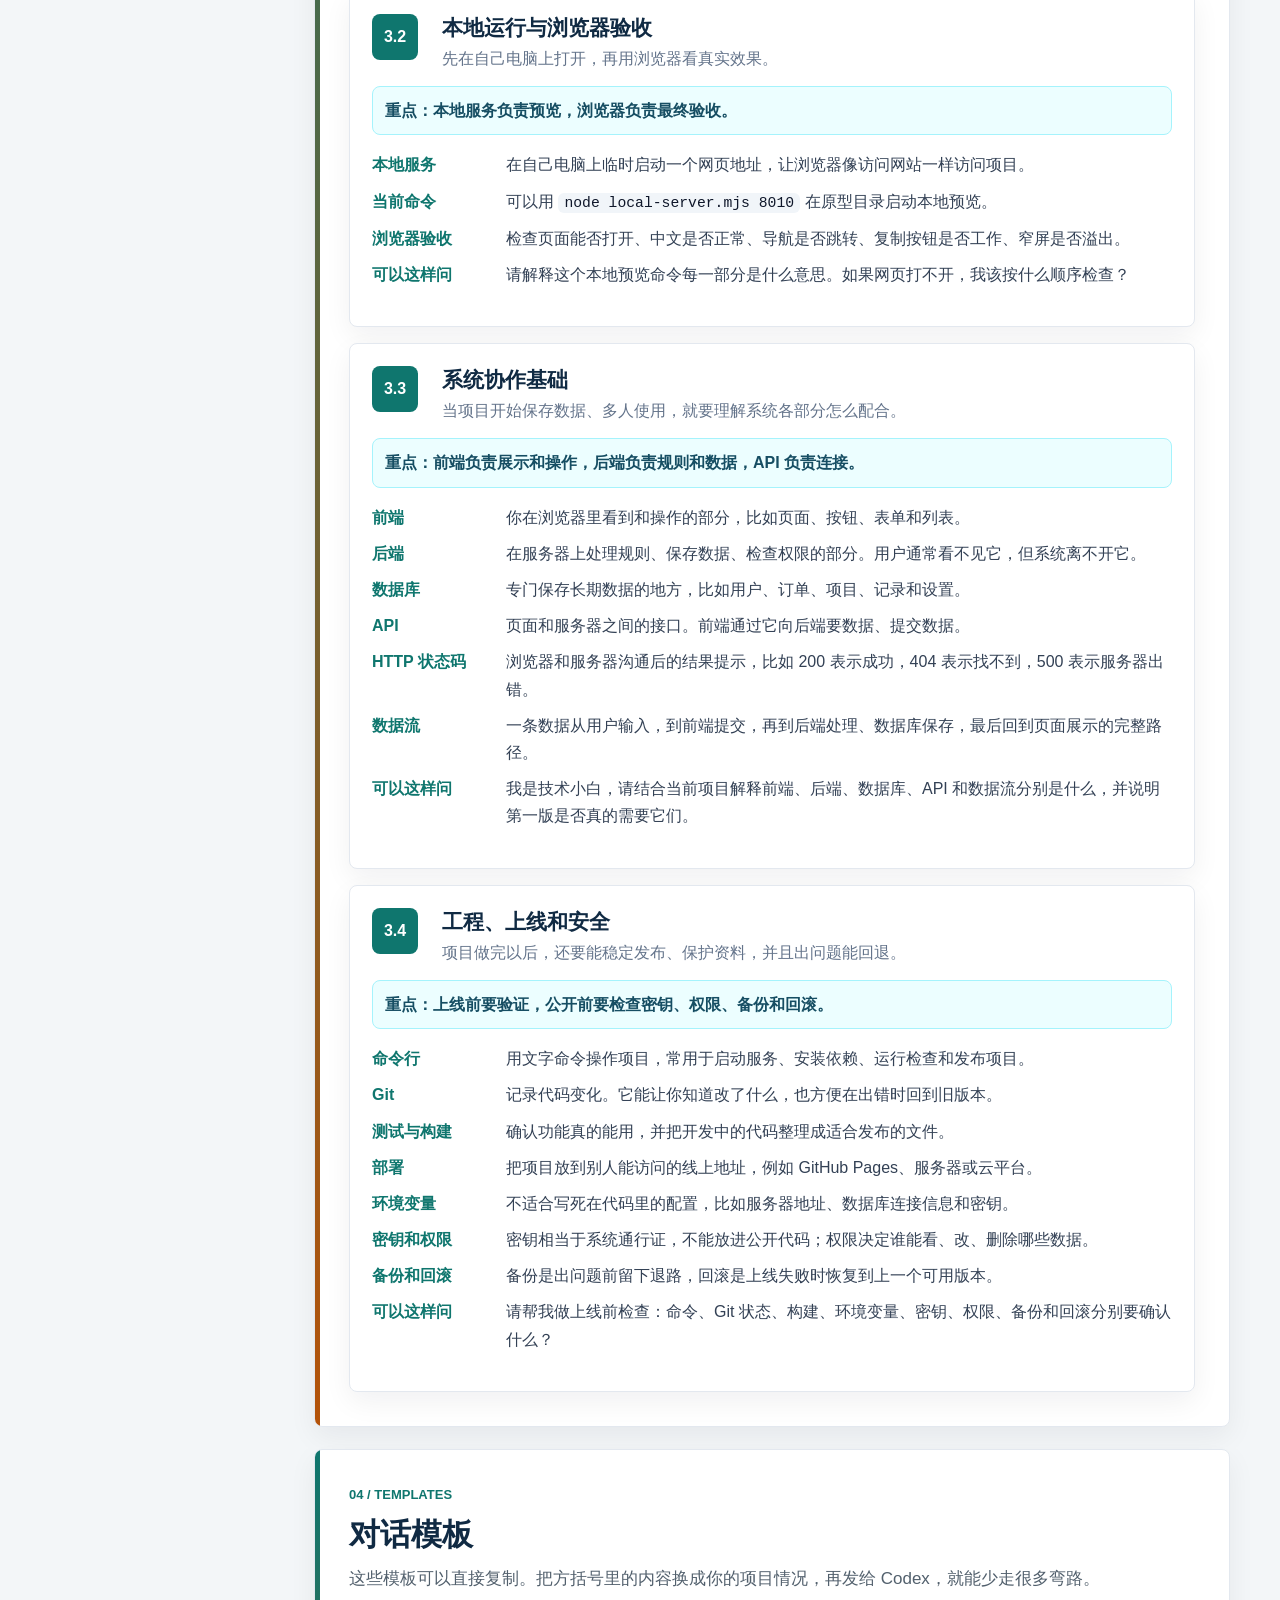
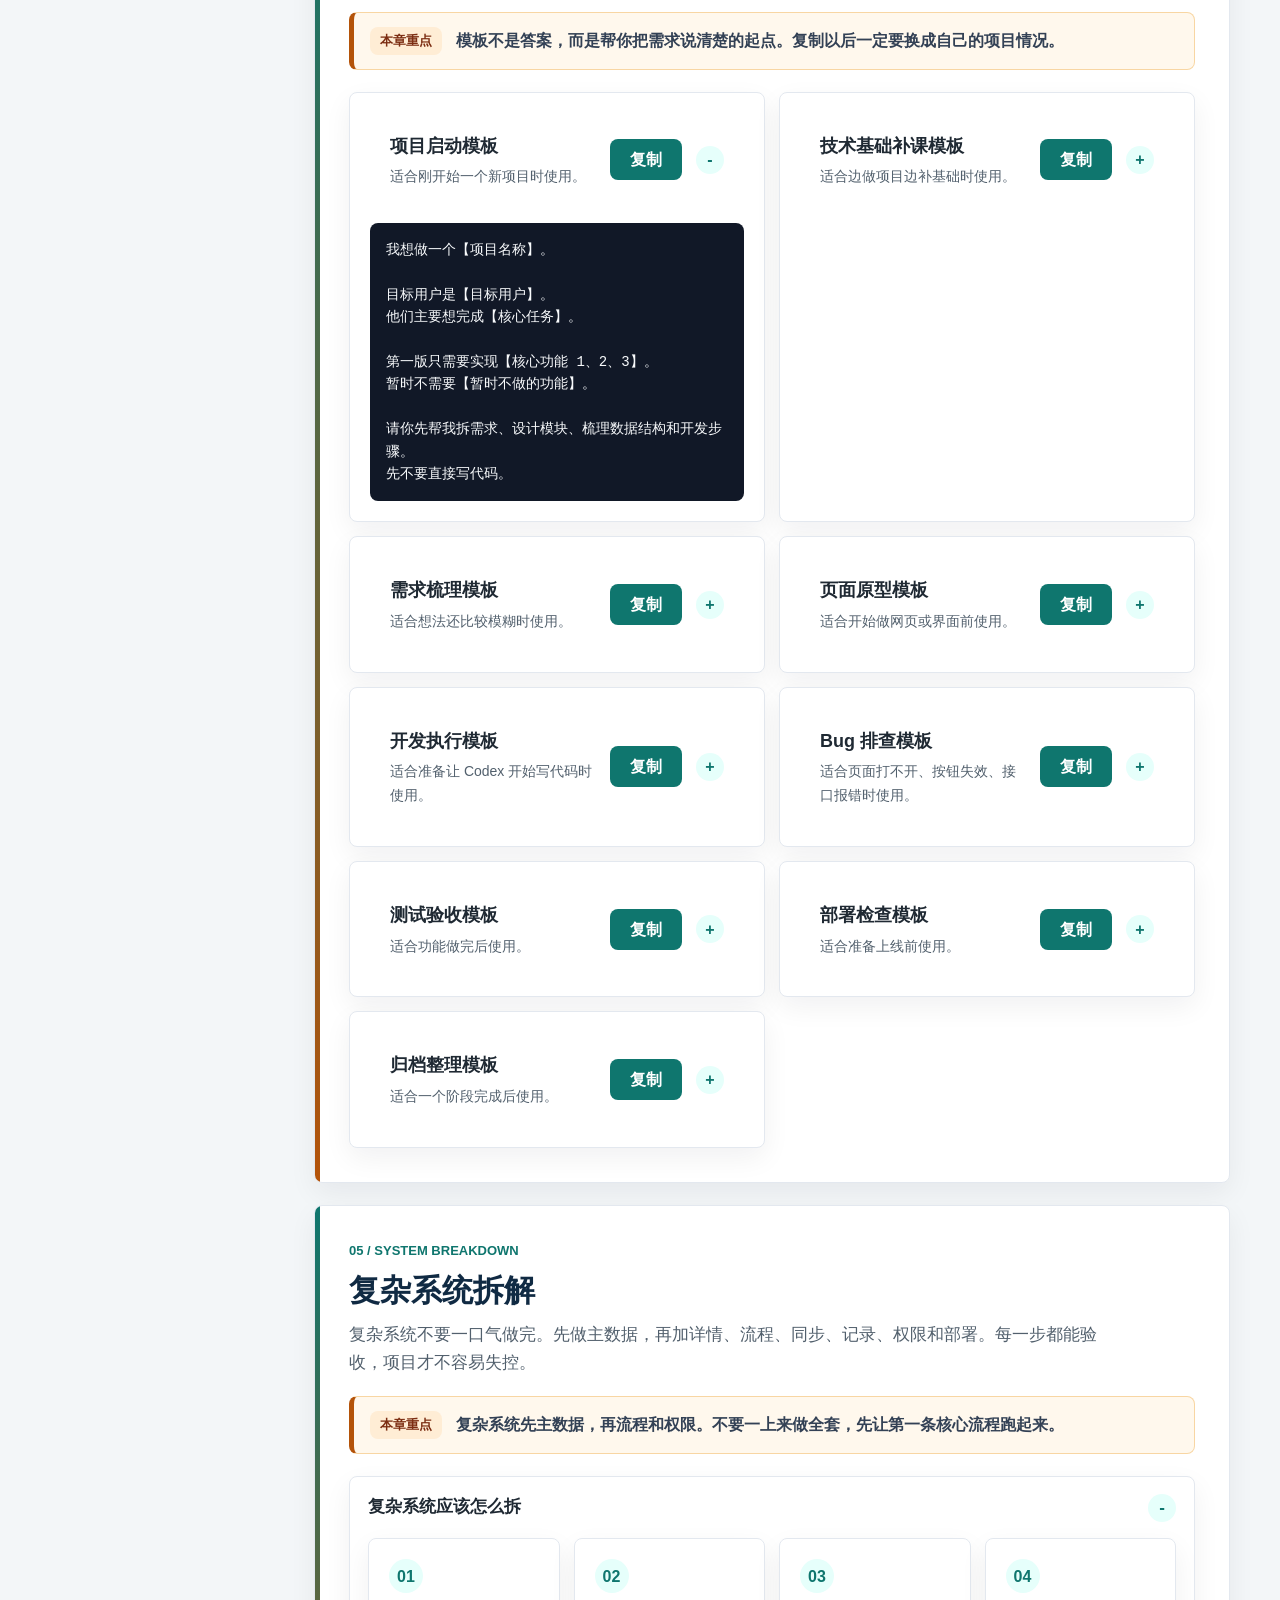
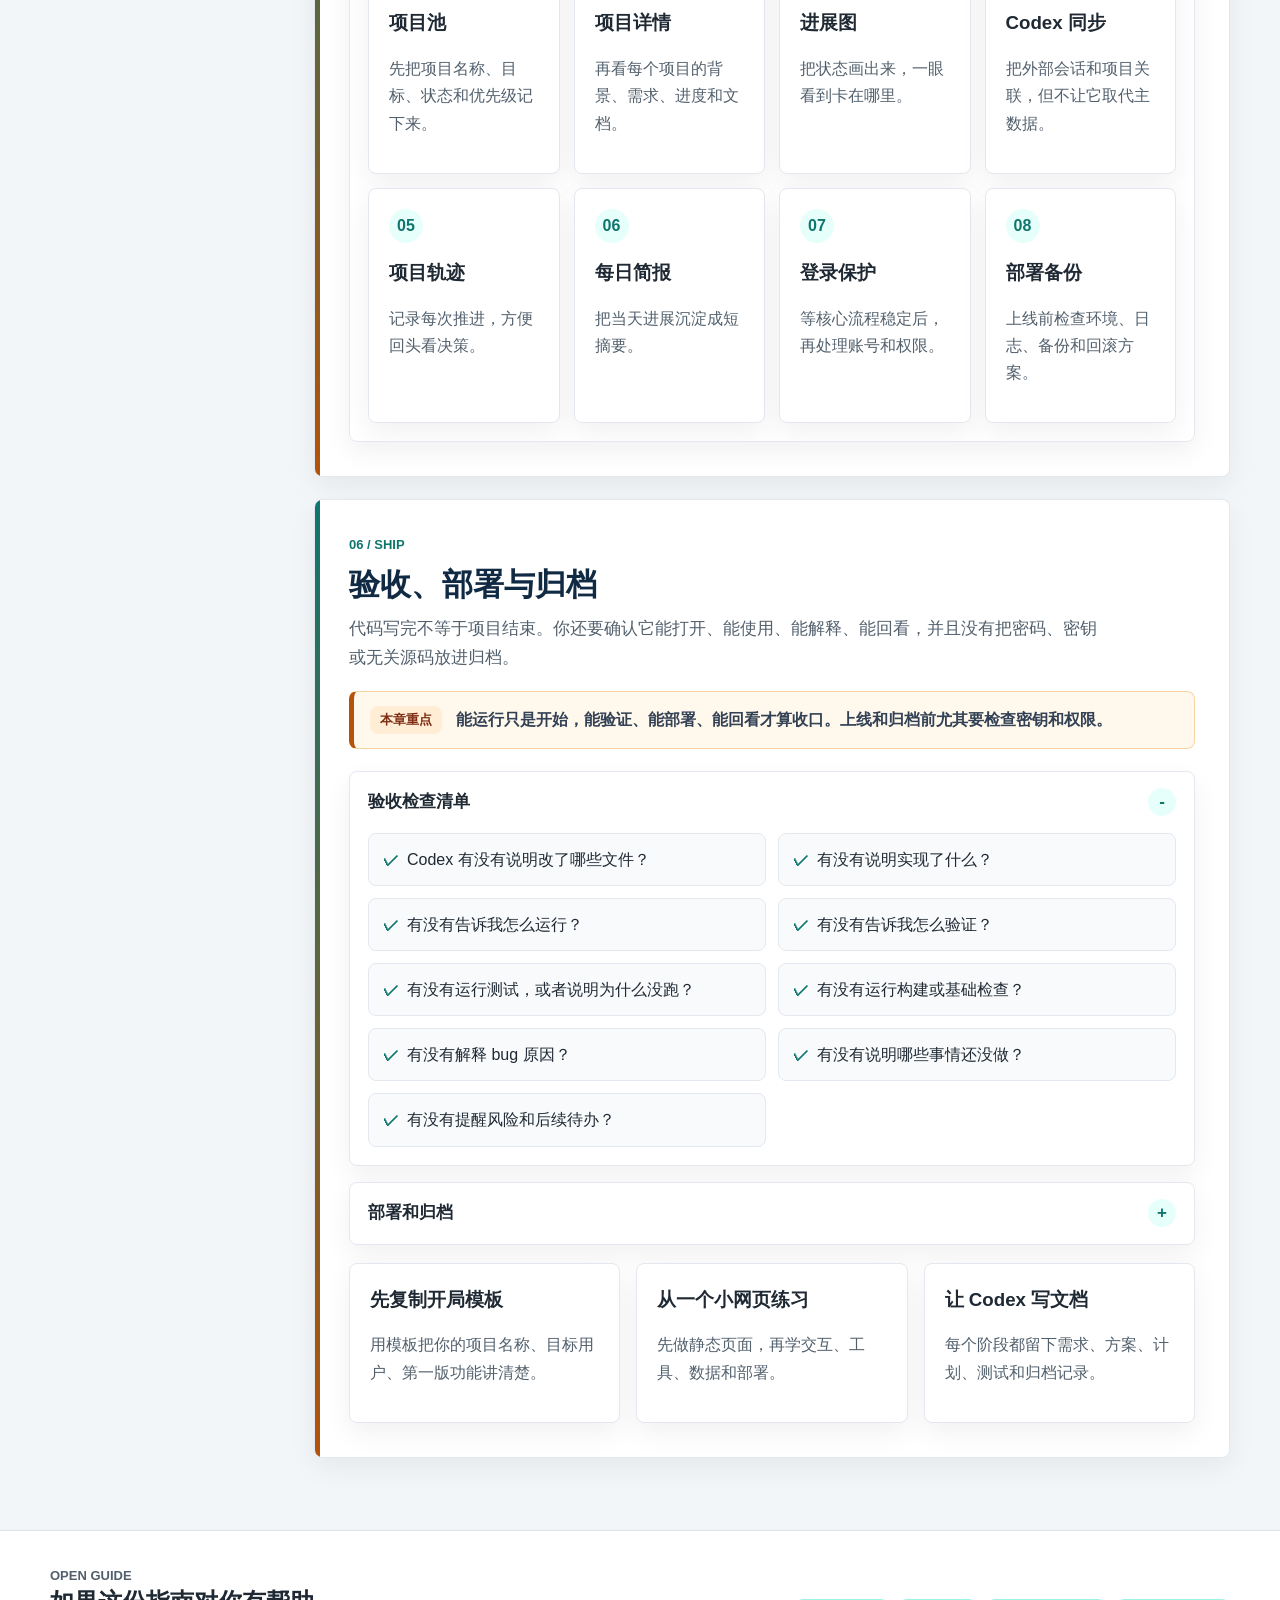
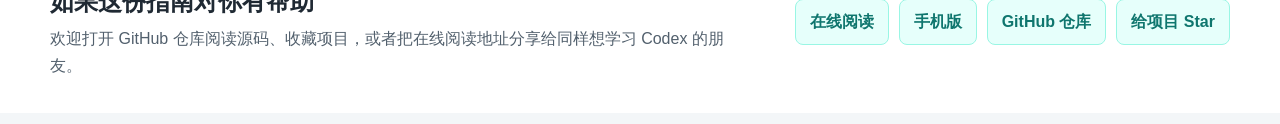
==== commit 65d87a61: "Refine guide layout and remove specific case study" ====
--- a/index.html
+++ b/index.html
@@ -42,11 +42,12 @@
 
   <main class="page-shell">
     <nav class="side-nav" aria-label="章节导航">
+      <p class="side-nav-title">阅读目录</p>
       <a href="#quick-start">快速入门</a>
       <a href="#workflow">标准工作流</a>
       <a href="#basics">技术基础</a>
       <a href="#templates">对话模板</a>
-      <a href="#systems-case">复杂系统与案例</a>
+      <a href="#systems-case">复杂系统拆解</a>
       <a href="#ship">验收部署归档</a>
     </nav>
 
@@ -57,7 +58,7 @@
         <option value="#workflow">标准工作流</option>
         <option value="#basics">技术基础</option>
         <option value="#templates">对话模板</option>
-        <option value="#systems-case">复杂系统与案例</option>
+        <option value="#systems-case">复杂系统拆解</option>
         <option value="#ship">验收部署归档</option>
       </select>
     </div>
@@ -67,6 +68,10 @@
         <p class="section-kicker">01 / Quick Start</p>
         <h2>快速入门</h2>
         <p class="section-lead">先记住一个分工：你不用马上变成程序员，但你要负责说清目标、确认方向、验收结果。Codex 负责把事情拆开、写出来、测一遍、讲明白。</p>
+        <div class="chapter-points" aria-label="本章重点">
+          <span>本章重点</span>
+          <p>分清用户负责判断，Codex 负责执行；先把目标说清楚，后面的开发才不会跑偏。</p>
+        </div>
 
         <div class="split-card">
           <div>
@@ -139,6 +144,10 @@
         <p class="section-kicker">02 / Workflow</p>
         <h2>标准工作流</h2>
         <p class="section-lead">不要跳步骤。复杂系统不是一句话变出来的，而是先定目标、拆第一版、做一点、验一点，慢慢堆稳。</p>
+        <div class="chapter-points" aria-label="本章重点">
+          <span>本章重点</span>
+          <p>先定范围，再小步开发，最后按清单收口。每一步都要能说清“做什么、怎么验、下一步是什么”。</p>
+        </div>
         <ol class="timeline compact">
           <li><strong>说清目标</strong><span>先讲给谁用、解决什么问题。</span></li>
           <li><strong>拆 MVP</strong><span>只保留第一版必须能跑起来的功能。</span></li>
@@ -164,104 +173,87 @@
       <section id="basics" class="section">
         <p class="section-kicker">03 / Basics</p>
         <h2>技术基础</h2>
-        <p class="section-lead">你不需要先学完整套编程课。先补一点项目常识：网页由哪些文件组成，样式在哪里改，按钮为什么会动，最后要怎么在浏览器里验收。</p>
-        <div class="warning-card neutral">
-          <strong>第一批：网页基础。</strong>先看懂 HTML、CSS、JavaScript、本地服务和浏览器验收。等你开始做需要保存数据的工具或系统，再补后端、数据库、接口、权限和安全。
-        </div>
-
-        <div class="details-stack">
-          <details class="guide-details" open>
-            <summary>HTML：网页骨架</summary>
-            <p>HTML 决定网页里有什么内容，比如标题、段落、导航、卡片和按钮。</p>
+        <p class="section-lead">了解基础知识，不懂就让 Codex 给你用大白话解释。用最简单的方式理解：页面由什么组成，样式在哪里改，数据怎么流动，上线前要检查什么。</p>
+        <div class="chapter-points" aria-label="本章重点">
+          <span>本章重点</span>
+          <p>先看懂项目结构，再理解页面、数据、上线和安全。你不需要一次学完，只要知道遇到问题时该让 Codex 解释哪一块。</p>
+        </div>
+
+        <div class="learning-roadmap">
+          <article class="learning-chapter">
+            <div class="chapter-heading">
+              <span>3.1</span>
+              <div>
+                <h3>网页三件套</h3>
+                <p>先知道网页由谁搭骨架、谁管外观、谁负责交互。</p>
+              </div>
+            </div>
+            <p class="focus-mark">重点：HTML 管结构，CSS 管外观，JavaScript 管交互。</p>
             <dl class="learning-dl">
-              <dt>对应当前项目</dt><dd><code>02_网页应用/prototype/index.html</code></dd>
-              <dt>学到什么程度</dt><dd>知道网页文字和章节主要写在 HTML 里，能让 Codex 帮你定位要改哪一段。</dd>
-              <dt>可以这样问</dt><dd>请解释 `index.html` 里有哪些主要区域。我要改网页文字时，应该找哪些位置？</dd>
-              <dt>小练习</dt><dd>试着找到第一屏标题在 HTML 里的位置。</dd>
+              <dt>HTML</dt><dd>决定网页里有什么内容，比如标题、段落、导航、卡片和按钮。对应当前项目里的 <code>index.html</code>。</dd>
+              <dt>CSS</dt><dd>决定颜色、字号、间距、卡片、两栏布局和手机端适配。对应当前项目里的 <code>styles.css</code>。</dd>
+              <dt>JavaScript</dt><dd>负责复制按钮、导航高亮、弹窗、切换等用户操作后的反应。对应当前项目里的 <code>script.js</code>。</dd>
+              <dt>可以这样问</dt><dd>请用大白话解释这个项目里 HTML、CSS、JavaScript 分别负责什么，并举当前页面里的例子。</dd>
             </dl>
-          </details>
-
-          <details class="guide-details">
-            <summary>CSS：网页外观</summary>
-            <p>CSS 决定颜色、字号、间距、卡片、两栏布局和手机端适配。</p>
+          </article>
+
+          <article class="learning-chapter">
+            <div class="chapter-heading">
+              <span>3.2</span>
+              <div>
+                <h3>本地运行与浏览器验收</h3>
+                <p>先在自己电脑上打开，再用浏览器看真实效果。</p>
+              </div>
+            </div>
+            <p class="focus-mark">重点：本地服务负责预览，浏览器负责最终验收。</p>
             <dl class="learning-dl">
-              <dt>对应当前项目</dt><dd><code>02_网页应用/prototype/styles.css</code></dd>
-              <dt>学到什么程度</dt><dd>知道样式错乱、文字挤压、手机端溢出，通常要检查 CSS 布局。</dd>
-              <dt>可以这样问</dt><dd>请根据截图定位这个排版问题，先说明原因，再做最小 CSS 修改。</dd>
-              <dt>小练习</dt><dd>试着让 Codex 解释某一段 CSS 为什么会影响排版。</dd>
+              <dt>本地服务</dt><dd>在自己电脑上临时启动一个网页地址，让浏览器像访问网站一样访问项目。</dd>
+              <dt>当前命令</dt><dd>可以用 <code>node local-server.mjs 8010</code> 在原型目录启动本地预览。</dd>
+              <dt>浏览器验收</dt><dd>检查页面能否打开、中文是否正常、导航是否跳转、复制按钮是否工作、窄屏是否溢出。</dd>
+              <dt>可以这样问</dt><dd>请解释这个本地预览命令每一部分是什么意思。如果网页打不开，我该按什么顺序检查？</dd>
             </dl>
-          </details>
-
-          <details class="guide-details">
-            <summary>JavaScript：网页交互</summary>
-            <p>JavaScript 负责复制按钮、导航高亮、弹窗、切换等用户操作后的反应。</p>
-            <dl class="learning-dl">
-              <dt>对应当前项目</dt><dd><code>02_网页应用/prototype/script.js</code></dd>
-              <dt>学到什么程度</dt><dd>知道按钮写在 HTML 里不等于一定能工作，真正行为通常在 JavaScript 里。</dd>
-              <dt>可以这样问</dt><dd>请解释复制按钮从点击到显示“已复制”的完整过程。如果复制失败，可能有哪些原因？</dd>
-              <dt>小练习</dt><dd>试着点击复制按钮，看按钮文字有没有变化。</dd>
-            </dl>
-          </details>
-
-          <details class="guide-details">
-            <summary>本地服务：更接近真实运行环境</summary>
-            <p>本地服务是在自己电脑上临时启动一个网页地址，让浏览器像访问网站一样访问项目。</p>
-            <dl class="learning-dl">
-              <dt>对应当前项目</dt><dd><code>02_网页应用/prototype/local-server.mjs</code></dd>
-              <dt>学到什么程度</dt><dd>知道直接双击 HTML 和通过本地服务访问不完全一样，本地服务不等于正式上线。</dd>
-              <dt>可以这样问</dt><dd>请解释 `node local-server.mjs 8010` 每一部分是什么意思。如果网页打不开，我该检查哪里？</dd>
-              <dt>小练习</dt><dd>试着用本地服务打开页面：<code>http://127.0.0.1:8010/index.html</code>。</dd>
-            </dl>
-          </details>
-
-          <details class="guide-details">
-            <summary>浏览器：最终验收的地方</summary>
-            <p>代码写对不等于页面看起来一定对，最终还要在浏览器里检查真实效果。</p>
-            <dl class="learning-dl">
-              <dt>当前项目要检查</dt><dd>页面能否打开、中文是否乱码、导航是否跳转、复制按钮是否工作、手机宽度是否溢出。</dd>
-              <dt>学到什么程度</dt><dd>知道截图、地址、复现步骤和控制台报错，都能帮助 Codex 快速定位问题。</dd>
-              <dt>可以这样问</dt><dd>我看到页面这里排版不对，截图如下。请判断可能是哪类问题，并告诉我需要检查哪些文件。</dd>
-              <dt>小练习</dt><dd>试着把页面缩窄到手机宽度，看看有没有文字溢出。</dd>
-            </dl>
-          </details>
-        </div>
-
-        <div class="card-grid two module-gap">
-          <article class="info-card"><h3>下一批：系统基础</h3><p>前端、后端、数据库、API、HTTP 状态码和数据流。等你开始做需要保存数据的工具或系统时再展开。</p></article>
-          <article class="info-card"><h3>再下一批：工程、上线和安全</h3><p>命令行、Git、测试、构建、部署、环境变量、密钥、权限、备份和回滚。</p></article>
-        </div>
-
-        <div class="details-stack module-gap">
-          <details class="guide-details">
-            <summary>展开：系统基础先知道这些</summary>
-            <p>系统基础不是让你马上学会后端开发，而是让你知道一个系统为什么需要保存数据、为什么会分前端和后端、页面和服务器之间怎么说话。</p>
+          </article>
+
+          <article class="learning-chapter">
+            <div class="chapter-heading">
+              <span>3.3</span>
+              <div>
+                <h3>系统协作基础</h3>
+                <p>当项目开始保存数据、多人使用，就要理解系统各部分怎么配合。</p>
+              </div>
+            </div>
+            <p class="focus-mark">重点：前端负责展示和操作，后端负责规则和数据，API 负责连接。</p>
             <dl class="learning-dl">
               <dt>前端</dt><dd>你在浏览器里看到和操作的部分，比如页面、按钮、表单和列表。</dd>
               <dt>后端</dt><dd>在服务器上处理规则、保存数据、检查权限的部分。用户通常看不见它，但系统离不开它。</dd>
               <dt>数据库</dt><dd>专门保存长期数据的地方，比如用户、订单、项目、记录和设置。</dd>
-              <dt>API</dt><dd>前端向后端要数据、提交数据时使用的约定入口，可以先理解成“页面和服务器之间的接口”。</dd>
+              <dt>API</dt><dd>页面和服务器之间的接口。前端通过它向后端要数据、提交数据。</dd>
               <dt>HTTP 状态码</dt><dd>浏览器和服务器沟通后的结果提示，比如 200 表示成功，404 表示找不到，500 表示服务器出错。</dd>
               <dt>数据流</dt><dd>一条数据从用户输入，到前端提交，再到后端处理、数据库保存，最后回到页面展示的完整路径。</dd>
-              <dt>什么时候学</dt><dd>当你的项目开始需要登录、保存记录、多人使用或长期维护时，就该让 Codex 帮你补这一批基础。</dd>
               <dt>可以这样问</dt><dd>我是技术小白，请结合当前项目解释前端、后端、数据库、API 和数据流分别是什么，并说明第一版是否真的需要它们。</dd>
             </dl>
-          </details>
-
-          <details class="guide-details">
-            <summary>展开：工程、上线和安全先知道这些</summary>
-            <p>工程基础关注的是“项目怎么稳定地做完、上线、保护和回退”。它不是炫技，而是避免项目上线后打不开、丢数据或泄露密钥。</p>
+          </article>
+
+          <article class="learning-chapter">
+            <div class="chapter-heading">
+              <span>3.4</span>
+              <div>
+                <h3>工程、上线和安全</h3>
+                <p>项目做完以后，还要能稳定发布、保护资料，并且出问题能回退。</p>
+              </div>
+            </div>
+            <p class="focus-mark">重点：上线前要验证，公开前要检查密钥、权限、备份和回滚。</p>
             <dl class="learning-dl">
-              <dt>命令行</dt><dd>用文字命令操作项目的地方，常用于启动服务、安装依赖、运行检查和发布项目。</dd>
-              <dt>Git</dt><dd>记录代码变化的工具。它能让你知道改了什么，也方便在出错时回到旧版本。</dd>
-              <dt>测试</dt><dd>用清单或自动化方式确认功能真的能用，不只看页面“好像没问题”。</dd>
-              <dt>构建</dt><dd>把开发中的代码整理成适合发布的文件。静态网页可能很简单，复杂应用通常必须构建。</dd>
+              <dt>命令行</dt><dd>用文字命令操作项目，常用于启动服务、安装依赖、运行检查和发布项目。</dd>
+              <dt>Git</dt><dd>记录代码变化。它能让你知道改了什么，也方便在出错时回到旧版本。</dd>
+              <dt>测试与构建</dt><dd>确认功能真的能用，并把开发中的代码整理成适合发布的文件。</dd>
               <dt>部署</dt><dd>把项目放到别人能访问的线上地址，例如 GitHub Pages、服务器或云平台。</dd>
               <dt>环境变量</dt><dd>不适合写死在代码里的配置，比如服务器地址、数据库连接信息和密钥。</dd>
               <dt>密钥和权限</dt><dd>密钥相当于系统通行证，不能放进公开代码；权限决定谁能看、改、删除哪些数据。</dd>
               <dt>备份和回滚</dt><dd>备份是出问题前留下退路，回滚是上线失败时恢复到上一个可用版本。</dd>
               <dt>可以这样问</dt><dd>请帮我做上线前检查：命令、Git 状态、构建、环境变量、密钥、权限、备份和回滚分别要确认什么？</dd>
             </dl>
-          </details>
+          </article>
         </div>
       </section>
 
@@ -269,6 +261,10 @@
         <p class="section-kicker">04 / Templates</p>
         <h2>对话模板</h2>
         <p class="section-lead">这些模板可以直接复制。把方括号里的内容换成你的项目情况，再发给 Codex，就能少走很多弯路。</p>
+        <div class="chapter-points" aria-label="本章重点">
+          <span>本章重点</span>
+          <p>模板不是答案，而是帮你把需求说清楚的起点。复制以后一定要换成自己的项目情况。</p>
+        </div>
         <div class="template-grid">
           <details class="template-card" open>
             <summary><span><strong>项目启动模板</strong><em>适合刚开始一个新项目时使用。</em></span><button type="button" data-copy-target="template-start">复制</button></summary>
@@ -408,9 +404,13 @@
       </section>
 
       <section id="systems-case" class="section">
-        <p class="section-kicker">05 / Systems & Case</p>
-        <h2>复杂系统与案例</h2>
+        <p class="section-kicker">05 / System Breakdown</p>
+        <h2>复杂系统拆解</h2>
         <p class="section-lead">复杂系统不要一口气做完。先做主数据，再加详情、流程、同步、记录、权限和部署。每一步都能验收，项目才不容易失控。</p>
+        <div class="chapter-points" aria-label="本章重点">
+          <span>本章重点</span>
+          <p>复杂系统先主数据，再流程和权限。不要一上来做全套，先让第一条核心流程跑起来。</p>
+        </div>
 
         <details class="guide-details" open>
           <summary>复杂系统应该怎么拆</summary>
@@ -425,24 +425,16 @@
             <article class="stage-card"><span>08</span><h3>部署备份</h3><p>上线前检查环境、日志、备份和回滚方案。</p></article>
           </div>
         </details>
-
-        <details class="guide-details">
-          <summary>完整案例：个人项目管理系统</summary>
-          <ol class="timeline compact">
-            <li><strong>最初想法</strong><span>记录想法、需求和项目进度。</span></li>
-            <li><strong>关键转折</strong><span>项目池是主数据，Codex 项目是外部来源。</span></li>
-            <li><strong>原型阶段</strong><span>先做项目进度驾驶舱。</span></li>
-            <li><strong>功能阶段</strong><span>逐步加入项目池、进展图、详情、同步、轨迹和简报。</span></li>
-            <li><strong>部署阶段</strong><span>准备服务器部署方案。</span></li>
-            <li><strong>归档阶段</strong><span>整理项目文档、源码、数据和主会话。</span></li>
-          </ol>
-        </details>
       </section>
 
       <section id="ship" class="section">
         <p class="section-kicker">06 / Ship</p>
         <h2>验收、部署与归档</h2>
         <p class="section-lead">代码写完不等于项目结束。你还要确认它能打开、能使用、能解释、能回看，并且没有把密码、密钥或无关源码放进归档。</p>
+        <div class="chapter-points" aria-label="本章重点">
+          <span>本章重点</span>
+          <p>能运行只是开始，能验证、能部署、能回看才算收口。上线和归档前尤其要检查密钥和权限。</p>
+        </div>
 
         <details class="guide-details" open>
           <summary>验收检查清单</summary>
--- a/styles.css
+++ b/styles.css
@@ -10,7 +10,7 @@
   margin: 0;
   font-family: -apple-system, BlinkMacSystemFont, "Segoe UI", "Microsoft YaHei", sans-serif;
   color: #1f2933;
-  background: #f6f8fb;
+  background: #f3f6f8;
   line-height: 1.7;
 }
 
@@ -28,15 +28,17 @@
 }
 
 .hero {
-  padding: 56px min(6vw, 72px) 52px;
-  background: #ffffff;
+  padding: 44px min(6vw, 72px) 42px;
+  background:
+    linear-gradient(135deg, rgba(15, 118, 110, 0.08), rgba(180, 83, 9, 0.05) 46%, rgba(255, 255, 255, 0) 70%),
+    #ffffff;
   border-bottom: 1px solid #e3e8ef;
 }
 
 .hero-inner {
   display: grid;
-  grid-template-columns: minmax(0, 1fr) minmax(360px, 460px);
-  gap: 52px;
+  grid-template-columns: minmax(0, 1fr) minmax(320px, 430px);
+  gap: 44px;
   align-items: center;
   width: min(1180px, 100%);
   margin: 0 auto;
@@ -53,15 +55,15 @@
 }
 
 .hero h1 {
-  max-width: 940px;
+  max-width: 860px;
   margin: 12px 0 16px;
-  font-size: clamp(34px, 4.7vw, 56px);
-  line-height: 1.12;
+  font-size: clamp(34px, 4.2vw, 50px);
+  line-height: 1.14;
 }
 
 .hero-subtitle,
 .hero-intro {
-  max-width: 840px;
+  max-width: 760px;
   color: #52606d;
   font-size: 18px;
 }
@@ -74,10 +76,10 @@
 }
 
 .hero-tags span {
-  padding: 6px 12px;
+  padding: 5px 11px;
   border: 1px solid #cbd5e1;
-  border-radius: 999px;
-  background: #f8fafc;
+  border-radius: 8px;
+  background: rgba(248, 250, 252, 0.88);
   color: #334155;
   font-size: 14px;
 }
@@ -112,7 +114,7 @@
 .hero-visual {
   margin: 0;
   justify-self: end;
-  width: min(100%, 460px);
+  width: min(100%, 430px);
 }
 
 .hero-visual img {
@@ -124,11 +126,11 @@
 
 .page-shell {
   display: grid;
-  grid-template-columns: 240px minmax(0, 1fr);
-  gap: 32px;
+  grid-template-columns: 236px minmax(0, 1fr);
+  gap: 28px;
   width: min(1180px, calc(100% - 40px));
   margin: 0 auto;
-  padding: 32px 0 72px;
+  padding: 28px 0 72px;
 }
 
 .side-nav {
@@ -137,15 +139,43 @@
   align-self: start;
   display: flex;
   flex-direction: column;
-  gap: 6px;
+  gap: 4px;
+  padding: 16px;
+  background: rgba(255, 255, 255, 0.9);
+  border: 1px solid #dbe5ee;
+  border-radius: 8px;
+  box-shadow: 0 14px 36px rgba(15, 23, 42, 0.08);
+}
+
+.side-nav-title {
+  margin: 0 0 8px;
+  padding: 0 4px 10px;
+  border-bottom: 1px solid #e3e8ef;
+  color: #102a43;
+  font-size: 13px;
+  font-weight: 900;
 }
 
 .side-nav a {
-  padding: 9px 12px;
+  position: relative;
+  padding: 10px 12px 10px 30px;
   border: 1px solid transparent;
   border-radius: 8px;
   color: #52606d;
   font-size: 14px;
+  font-weight: 700;
+}
+
+.side-nav a::before {
+  content: "";
+  position: absolute;
+  left: 12px;
+  top: 50%;
+  width: 7px;
+  height: 7px;
+  border-radius: 50%;
+  background: #cbd5e1;
+  transform: translateY(-50%);
 }
 
 .side-nav a:hover,
@@ -157,13 +187,19 @@
   outline: none;
 }
 
+.side-nav a:hover::before,
+.side-nav a:focus-visible::before,
+.side-nav a.active::before {
+  background: #0f766e;
+}
+
 .mobile-section-jump {
   display: none;
 }
 
 .content {
   display: grid;
-  gap: 28px;
+  gap: 22px;
 }
 
 .module-gap {
@@ -176,7 +212,8 @@
 .compare-card,
 .split-card,
 .stage-card,
-.warning-card {
+.warning-card,
+.learning-chapter {
   background: #ffffff;
   border: 1px solid #e3e8ef;
   border-radius: 8px;
@@ -250,20 +287,65 @@
 
 .section {
   scroll-margin-top: 24px;
-  padding: 32px;
+  position: relative;
+  padding: 34px;
+  overflow: hidden;
+}
+
+.section::before {
+  content: "";
+  position: absolute;
+  top: 0;
+  left: 0;
+  width: 5px;
+  height: 100%;
+  background: linear-gradient(180deg, #0f766e, #b45309);
 }
 
 .section h2 {
   margin: 0 0 10px;
-  font-size: 30px;
+  color: #102a43;
+  font-size: 31px;
   line-height: 1.25;
 }
 
 .section-lead {
   max-width: 760px;
-  margin: 0 0 22px;
+  margin: 0 0 18px;
   color: #52606d;
   font-size: 17px;
+}
+
+.chapter-points {
+  display: grid;
+  grid-template-columns: auto minmax(0, 1fr);
+  gap: 14px;
+  align-items: start;
+  margin: 18px 0 22px;
+  padding: 14px 16px;
+  border: 1px solid #f8d6a3;
+  border-left: 5px solid #b45309;
+  border-radius: 8px;
+  background: #fff8ed;
+}
+
+.chapter-points span {
+  display: inline-flex;
+  align-items: center;
+  min-height: 28px;
+  padding: 3px 10px;
+  border-radius: 8px;
+  color: #7c2d12;
+  background: #ffedd5;
+  font-size: 13px;
+  font-weight: 900;
+  white-space: nowrap;
+}
+
+.chapter-points p {
+  margin: 0;
+  color: #334155;
+  font-weight: 700;
 }
 
 .split-card {
@@ -433,8 +515,8 @@
 
 .learning-dl {
   display: grid;
-  grid-template-columns: 126px minmax(0, 1fr);
-  gap: 8px 14px;
+  grid-template-columns: 118px minmax(0, 1fr);
+  gap: 9px 16px;
   margin: 0 0 16px;
 }
 
@@ -454,6 +536,56 @@
   background: #f1f5f9;
   color: #0f172a;
   font-size: 0.92em;
+}
+
+.learning-roadmap {
+  display: grid;
+  gap: 16px;
+}
+
+.learning-chapter {
+  padding: 22px;
+}
+
+.chapter-heading {
+  display: grid;
+  grid-template-columns: 54px minmax(0, 1fr);
+  gap: 16px;
+  align-items: start;
+  margin-bottom: 14px;
+}
+
+.chapter-heading > span {
+  display: grid;
+  place-items: center;
+  width: 46px;
+  height: 46px;
+  border-radius: 8px;
+  color: #ffffff;
+  background: #0f766e;
+  font-weight: 900;
+}
+
+.chapter-heading h3 {
+  margin: 0 0 4px;
+  color: #102a43;
+  font-size: 21px;
+  line-height: 1.3;
+}
+
+.chapter-heading p {
+  margin: 0;
+  color: #64748b;
+}
+
+.focus-mark {
+  margin: 0 0 16px;
+  padding: 10px 12px;
+  border-radius: 8px;
+  color: #164e63;
+  background: #ecfeff;
+  border: 1px solid #a5f3fc;
+  font-weight: 800;
 }
 
 .card-grid {
@@ -753,6 +885,8 @@
   .template-grid,
   .stage-grid,
   .check-list,
+  .chapter-points,
+  .chapter-heading,
   .learning-path li,
   .learning-path dl,
   .learning-dl,
@@ -760,6 +894,19 @@
     grid-template-columns: 1fr;
   }
 
+  .chapter-points {
+    gap: 10px;
+  }
+
+  .chapter-heading > span {
+    width: 42px;
+    height: 42px;
+  }
+
+  .learning-chapter {
+    padding: 18px;
+  }
+
   .learning-path > li > span {
     width: 34px;
     height: 34px;
